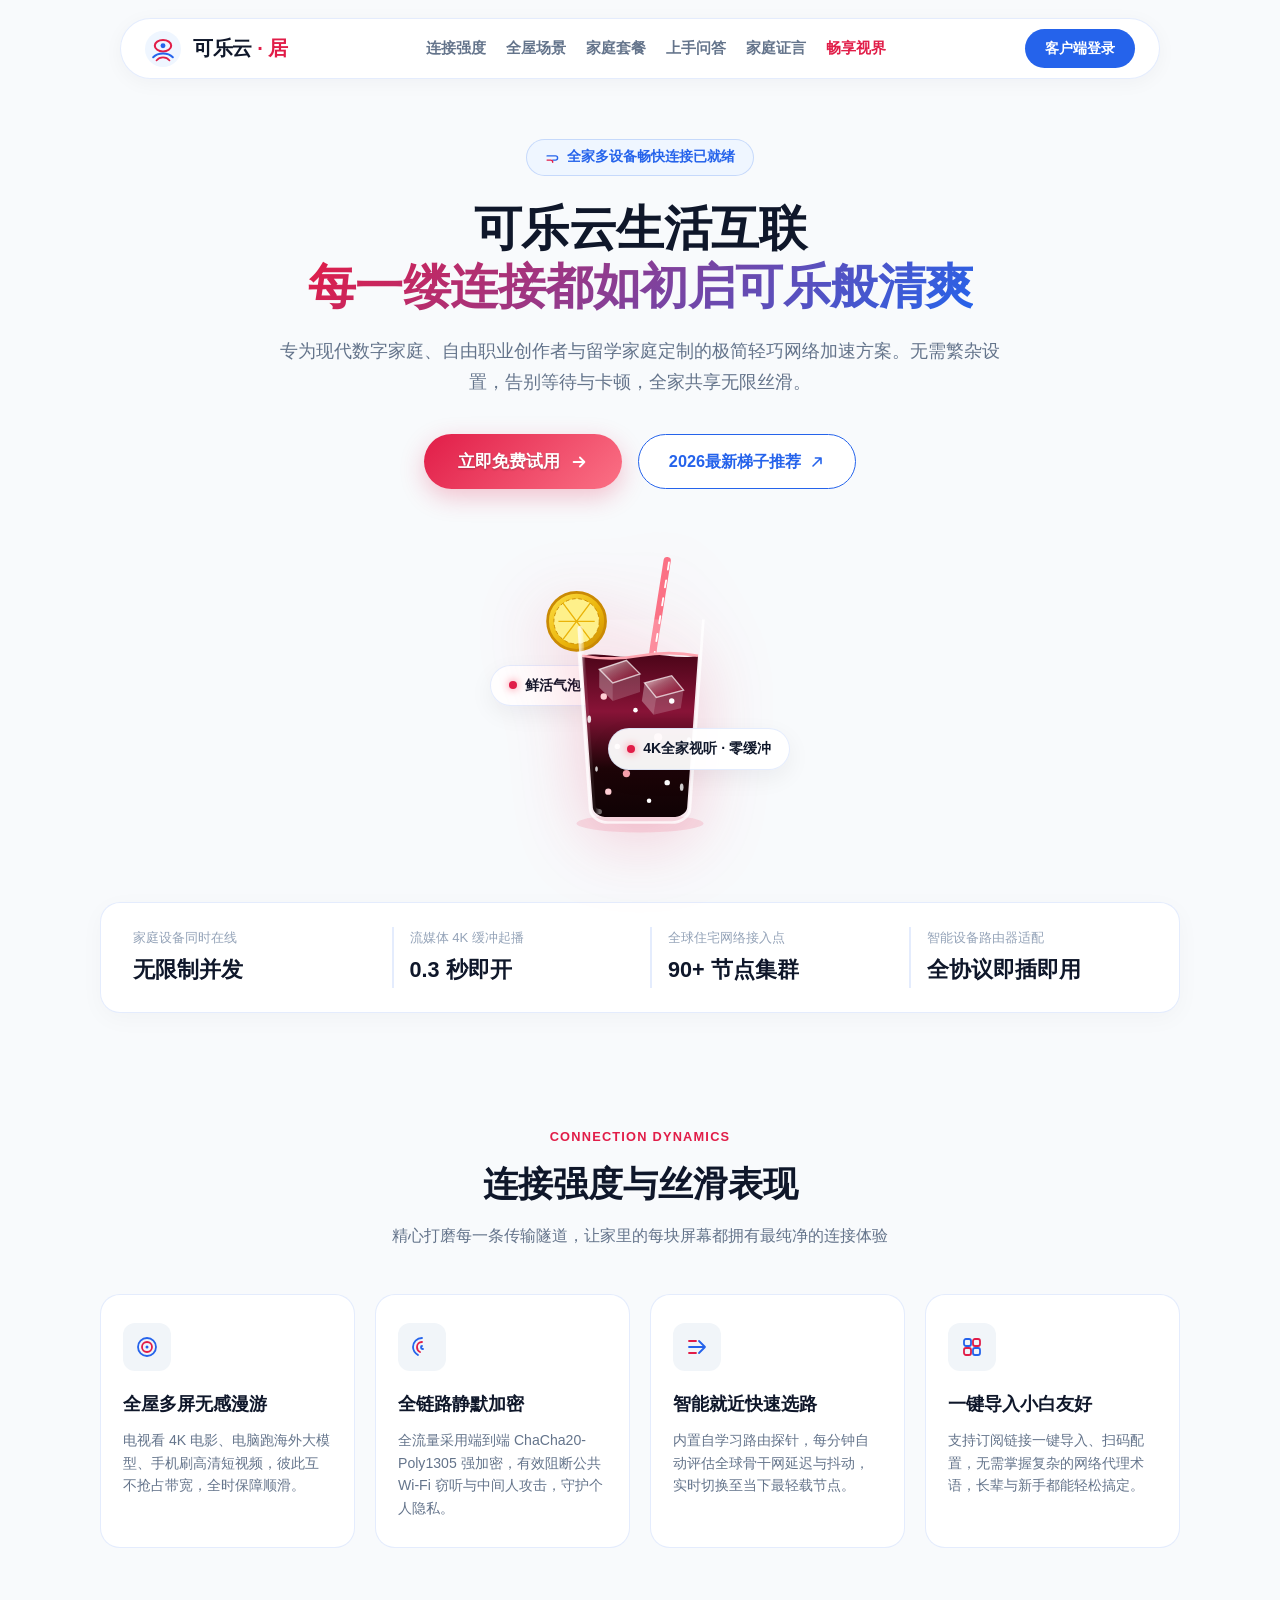
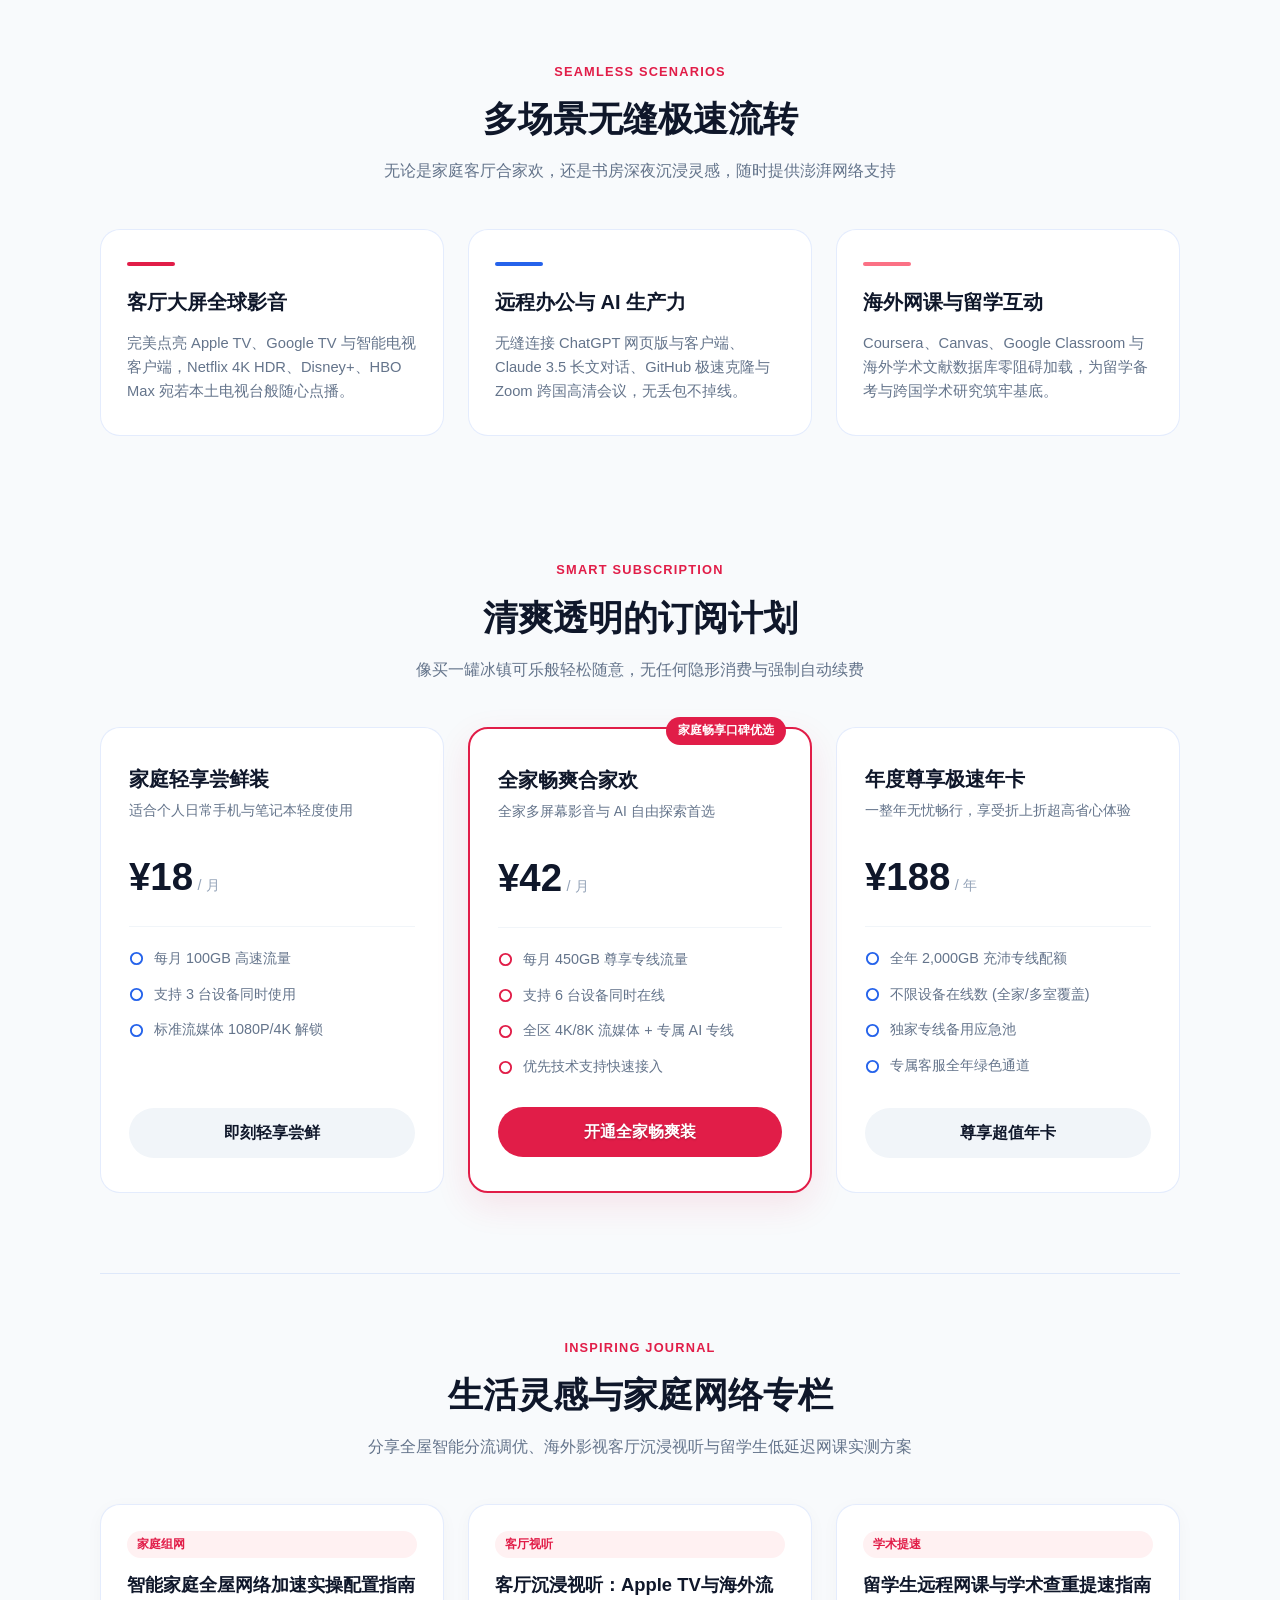
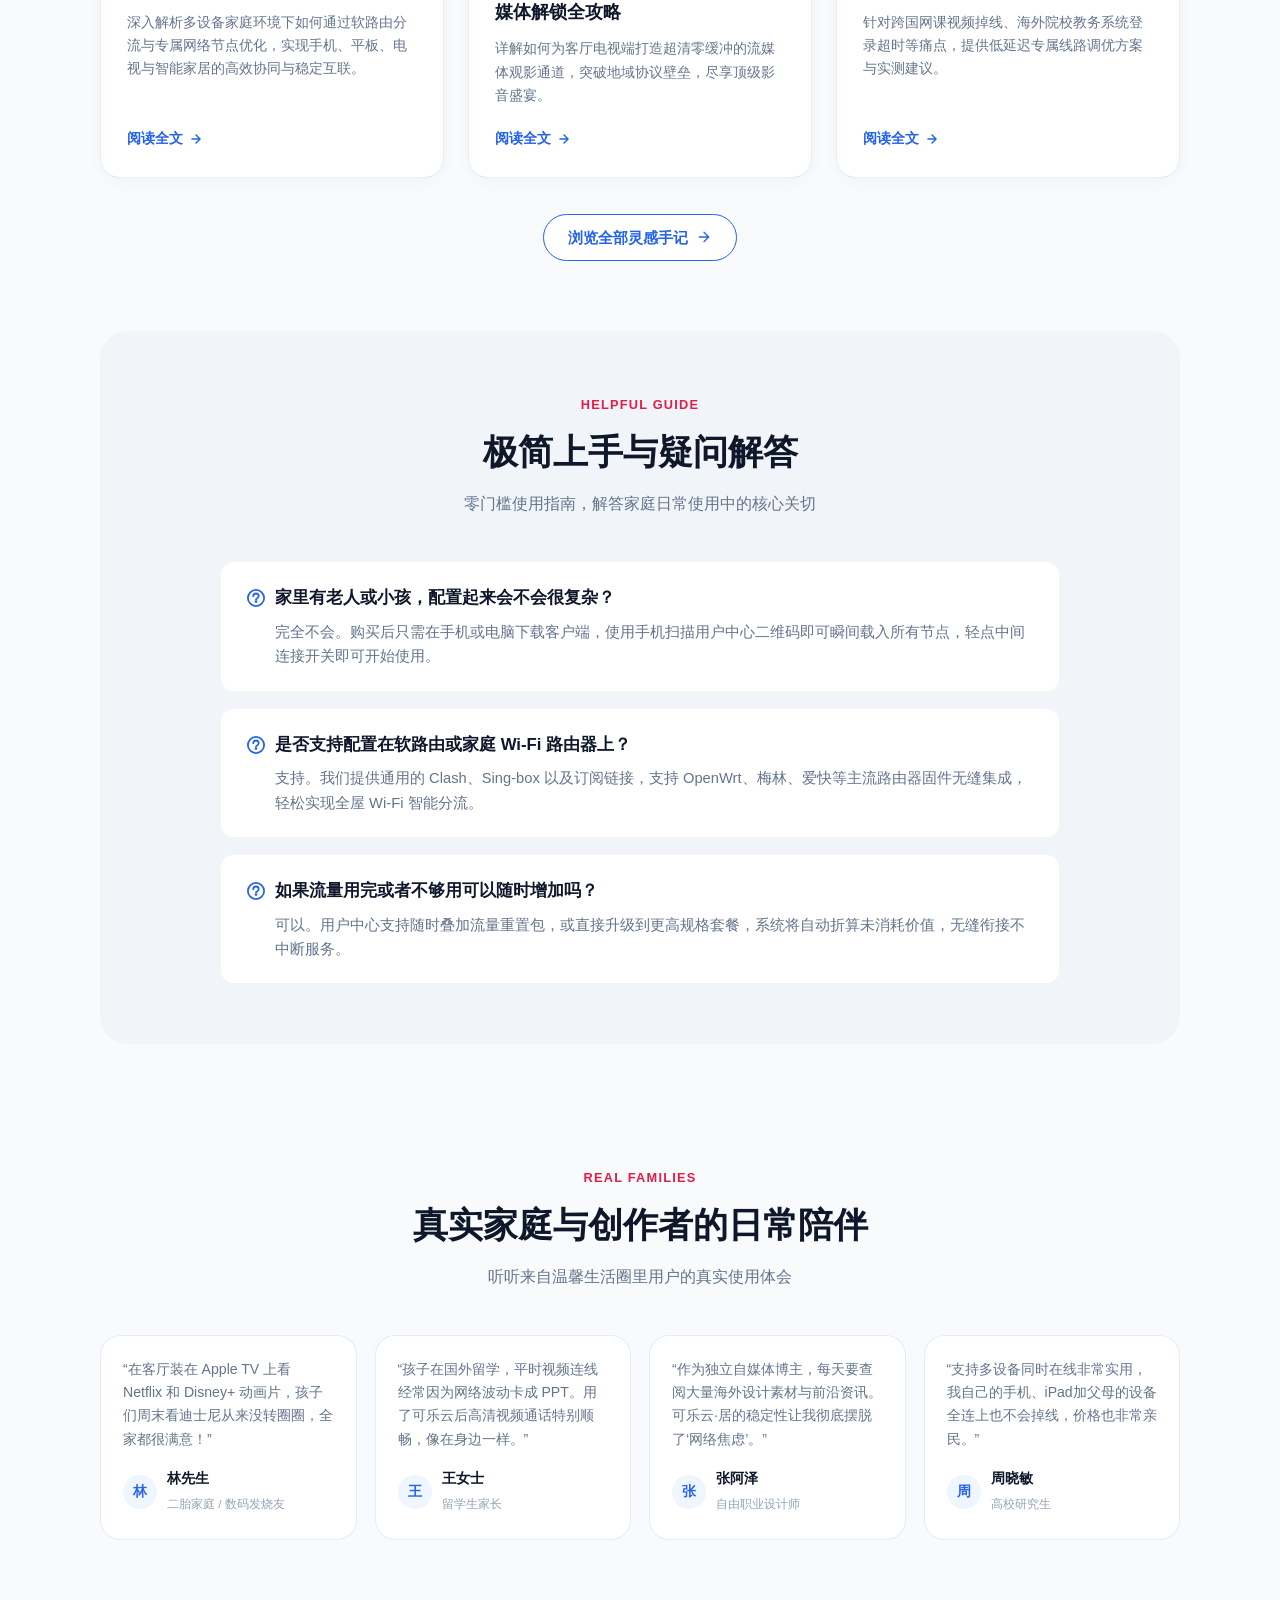
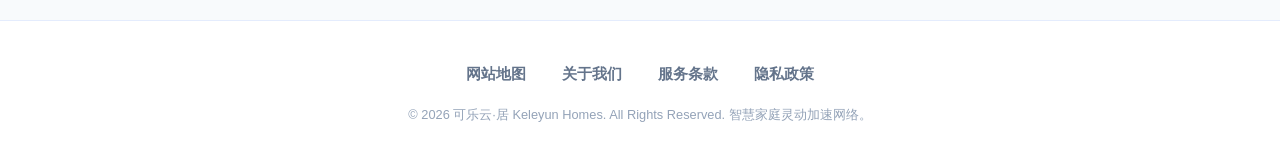
==== index.html @ 0b4d7913 "feat: initial commit for keleyun.homes promotional landing page & SEO articles" ====
<!DOCTYPE html>
<html lang="zh-CN">
<head>
  <meta charset="UTF-8">
  <meta name="viewport" content="width=device-width, initial-scale=1.0">
  <title>可乐云·居 - 智能家庭网络加速器 | 客厅4K极速秒开与全家合用机场推荐</title>
  <meta name="description" content="可乐云·居为现代家庭量身打造一键式网络加速方案。支持全屋多设备并发在线不卡顿，智能分流保障国内海外双向畅通。客厅电视4K极速秒开，流畅支持海外网课、远程办公与大模型交互，被众多数字家庭誉为2026省心放心的优质机场推荐。">
  <meta name="keywords" content="可乐云, 可乐云居, 家庭网络加速, 机场推荐, 极速秒开, Apple TV流媒体, 软路由分流, 留学生加速">
  <link rel="canonical" href="https://keleyun.homes/">
  
  <!-- Open Graph 社交分享元数据 -->
  <meta property="og:type" content="website">
  <meta property="og:url" content="https://keleyun.homes/">
  <meta property="og:site_name" content="可乐云·居">
  <meta property="og:title" content="可乐云·居 - 智能家庭网络加速器 | 客厅4K极速秒开与全家合用机场推荐">
  <meta property="og:description" content="多设备并发在线不卡顿，客厅电视4K极速秒开，专为现代数字家庭打造。">
  <meta property="og:image" content="https://keleyun.homes/og-cover.png">
  
  <!-- Twitter Card 元数据 -->
  <meta name="twitter:card" content="summary_large_image">
  <meta name="twitter:title" content="可乐云·居 - 智能家庭网络加速器">
  <meta name="twitter:description" content="全屋多端智能并发，客厅4K极速秒开零卡顿。">
  <meta name="twitter:image" content="https://keleyun.homes/og-cover.png">

  <!-- JSON-LD 结构化数据 (Schema.org Product) -->
  <script type="application/ld+json">
  {
    "@context": "https://schema.org/",
    "@type": "Product",
    "name": "可乐云·居家互联网络加速器",
    "image": "https://keleyun.homes/og-cover.png",
    "description": "专为数字家庭、客厅大屏影音及远程办公定制的轻量高速网络加速服务，支持全屋多设备智能并发互联。",
    "brand": {
      "@type": "Brand",
      "name": "可乐云·居"
    },
    "offers": {
      "@type": "AggregateOffer",
      "priceCurrency": "CNY",
      "lowPrice": "18",
      "highPrice": "188",
      "offerCount": "3"
    },
    "aggregateRating": {
      "@type": "AggregateRating",
      "ratingValue": "4.9",
      "reviewCount": "960",
      "bestRating": "5",
      "worstRating": "1"
    }
  }
  </script>

  <link rel="stylesheet" href="style.css">
</head>
<body>

  <!-- 可乐气泡全景浮动背景应用 (Full-Page Floating Cola Bubbles Atmosphere) -->
  <div class="cola-bubble-atmosphere" aria-hidden="true">
    <span class="bubble b1"></span>
    <span class="bubble b2"></span>
    <span class="bubble b3"></span>
    <span class="bubble b4"></span>
    <span class="bubble b5"></span>
    <span class="bubble b6"></span>
    <span class="bubble b7"></span>
    <span class="bubble b8"></span>
    <span class="bubble b9"></span>
    <span class="bubble b10"></span>
    <span class="bubble b11"></span>
    <span class="bubble b12"></span>
    <span class="bubble b13"></span>
    <span class="bubble b14"></span>
    <span class="bubble b15"></span>
    <span class="bubble b16"></span>
    <span class="bubble b17"></span>
    <span class="bubble b18"></span>
    <span class="bubble b19"></span>
    <span class="bubble b20"></span>
  </div>

  <!-- 顶部跑道式悬浮导航 -->
  <nav class="nav-island" id="floating-streamline-pill">
    <div class="nav-island-inner">
      <a href="index.html" class="brand-stream" aria-label="可乐云居首页">
        <!-- 冰爽可乐罐拉环与流光丝缎矢量徽标 (非纯文本) -->
        <svg width="36" height="36" viewBox="0 0 44 44" fill="none" xmlns="http://www.w3.org/2000/svg">
          <rect width="44" height="44" rx="22" fill="#eff6ff"/>
          <!-- 可乐拉环负空间造型 -->
          <ellipse cx="22" cy="18" rx="10" ry="7" stroke="#e11d48" stroke-width="2.5"/>
          <circle cx="22" cy="18" r="3" fill="#2563eb"/>
          <!-- 灵动流线缎带穿插 -->
          <path d="M10 32C16 26 28 26 34 32" stroke="#2563eb" stroke-width="2.5" stroke-linecap="round"/>
          <path d="M14 36C18 31 26 31 30 36" stroke="#e11d48" stroke-width="2" stroke-linecap="round"/>
        </svg>
        <span class="brand-name">可乐云 <span>· 居</span></span>
      </a>

      <div class="nav-stream-links" aria-label="全站导航">
        <a href="#strength" class="nav-stream-item">连接强度</a>
        <a href="#scenarios" class="nav-stream-item">全屋场景</a>
        <a href="#pricing" class="nav-stream-item">家庭套餐</a>
        <a href="#faq" class="nav-stream-item">上手问答</a>
        <a href="#voices" class="nav-stream-item">家庭证言</a>
        <a href="journal.html" class="nav-stream-item nav-stream-highlight">畅享视界</a>
      </div>

      <div class="nav-island-action">
        <a href="https://ww012.twilightaff.com/#/?code=A56DH1Af" target="_blank" rel="nofollow" class="btn-nav-capsule">客户端登录</a>
      </div>
    </div>
  </nav>

  <main class="flow-container">
    <!-- Hero 首屏：流线舞台 -->
    <header class="flow-stage">
      <div class="air-ribbon-tag">
        <!-- 导流气流图标 (非禁止图标) -->
        <svg width="14" height="14" viewBox="0 0 20 20" fill="none">
          <path d="M3 7H15C16.65 7 18 8.35 18 10C18 11.65 16.65 13 15 13H11" stroke="#2563eb" stroke-width="2" stroke-linecap="round"/>
          <path d="M3 13H8C9.65 13 11 14.35 11 16" stroke="#e11d48" stroke-width="2" stroke-linecap="round"/>
        </svg>
        全家多设备畅快连接已就绪
      </div>

      <h1 class="flow-headline">
        可乐云生活互联<br>
        <span class="text-gradient-coke">每一缕连接都如初启可乐般清爽</span>
      </h1>

      <p class="flow-subtext">
        专为现代数字家庭、自由职业创作者与留学家庭定制的极简轻巧网络加速方案。无需繁杂设置，告别等待与卡顿，全家共享无限丝滑。
      </p>

      <div class="flow-cta-group">
        <!-- 官方注册试用按钮 (严格包含 rel="nofollow" 和 target="_blank") -->
        <a href="https://ww012.twilightaff.com/#/?code=A56DH1Af" target="_blank" rel="nofollow" class="btn-flow-primary">
          立即免费试用
          <svg width="18" height="18" viewBox="0 0 20 20" fill="none">
            <path d="M4 10H16M16 10L11 5M16 10L11 15" stroke="#ffffff" stroke-width="2" stroke-linecap="round" stroke-linejoin="round"/>
          </svg>
        </a>

        <!-- 2026最新梯子推荐 (严格为 dofollow，绝不添加 nofollow，且包含 target="_blank") -->
        <a href="https://tizilab.net/paihang/" target="_blank" class="btn-flow-dofollow">
          2026最新梯子推荐
          <svg width="16" height="16" viewBox="0 0 20 20" fill="none">
            <path d="M5 15L15 5M15 5H8M15 5V12" stroke="#2563eb" stroke-width="2" stroke-linecap="round" stroke-linejoin="round"/>
          </svg>
        </a>
      </div>

      <!-- 动态清爽冰镇可乐汽水展台 (Hero Soda Showcase) -->
      <div class="flow-soda-stage">
        <div class="soda-glass-wrap">
          <div class="soda-float-badge badge-left">
            <span class="badge-dot"></span>
            <span>鲜活气泡 · 瞬开秒连</span>
          </div>

          <!-- 冰爽可乐冷萃气泡杯 SVG 动图 -->
          <div class="soda-cup-container">
            <svg class="soda-cup-svg" viewBox="0 0 240 320" width="220" height="290" fill="none" xmlns="http://www.w3.org/2000/svg">
              <defs>
                <!-- 可乐深层焦糖渐变 -->
                <linearGradient id="cokeFluidGrad" x1="0" y1="0" x2="0" y2="1">
                  <stop offset="0%" stop-color="#4c0519"/>
                  <stop offset="35%" stop-color="#881337"/>
                  <stop offset="70%" stop-color="#1e0508"/>
                  <stop offset="100%" stop-color="#0f0204"/>
                </linearGradient>
                <!-- 冰块立体晶莹渐变 -->
                <linearGradient id="iceCubeGrad" x1="0" y1="0" x2="1" y2="1">
                  <stop offset="0%" stop-color="rgba(255,255,255,0.85)"/>
                  <stop offset="40%" stop-color="rgba(254,205,211,0.4)"/>
                  <stop offset="100%" stop-color="rgba(225,29,72,0.2)"/>
                </linearGradient>
                <!-- 玻璃杯高光渐变 -->
                <linearGradient id="glassShine" x1="0" y1="0" x2="1" y2="0">
                  <stop offset="0%" stop-color="rgba(255,255,255,0.7)"/>
                  <stop offset="25%" stop-color="rgba(255,255,255,0.1)"/>
                  <stop offset="80%" stop-color="rgba(255,255,255,0.05)"/>
                  <stop offset="100%" stop-color="rgba(255,255,255,0.4)"/>
                </linearGradient>
                <!-- 柠檬片渐变 -->
                <linearGradient id="lemonGrad" x1="0" y1="0" x2="1" y2="1">
                  <stop offset="0%" stop-color="#fde047"/>
                  <stop offset="60%" stop-color="#eab308"/>
                  <stop offset="100%" stop-color="#ca8a04"/>
                </linearGradient>
              </defs>

              <!-- 阴影底盘 -->
              <ellipse cx="120" cy="305" rx="70" ry="10" fill="rgba(225, 29, 72, 0.12)" class="cup-shadow"/>

              <!-- 吸管 -->
              <path d="M150 15L135 110L115 280" stroke="#fb7185" stroke-width="8" stroke-linecap="round" class="soda-straw"/>
              <path d="M152 17L137 110L117 280" stroke="#ffffff" stroke-width="2" stroke-linecap="round" stroke-dasharray="8 12"/>

              <!-- 玻璃杯轮廓外壳 -->
              <path d="M50 80L65 290C66 298 75 304 85 304H155C165 304 174 298 175 290L190 80" 
                    fill="rgba(255, 255, 255, 0.2)" stroke="rgba(255, 255, 255, 0.75)" stroke-width="3"/>

              <!-- 可乐液体区域 -->
              <path d="M56 120 C80 115, 100 125, 120 120 C140 115, 160 125, 184 120 L172 288 C171 294 164 298 156 298 H84 C76 298 69 294 68 288 Z" 
                    fill="url(#cokeFluidGrad)" class="coke-liquid-body"/>

              <!-- 液体表面波浪起伏动效层 -->
              <path d="M56 120 Q88 126 120 120 T184 120" stroke="#fda4af" stroke-width="3" fill="none" class="liquid-wave-line"/>

              <!-- 漂浮冰块 1 (左侧上浮微动) -->
              <g class="ice-cube ice-1">
                <polygon points="75,135 105,125 120,140 90,150" fill="url(#iceCubeGrad)" stroke="rgba(255,255,255,0.7)" stroke-width="1.5"/>
                <polygon points="75,135 90,150 90,170 75,155" fill="rgba(255,255,255,0.3)"/>
                <polygon points="90,150 120,140 120,160 90,170" fill="rgba(255,255,255,0.18)"/>
              </g>

              <!-- 漂浮冰块 2 (右侧下沉微动) -->
              <g class="ice-cube ice-2">
                <polygon points="125,150 155,142 168,158 138,166" fill="url(#iceCubeGrad)" stroke="rgba(255,255,255,0.7)" stroke-width="1.5"/>
                <polygon points="125,150 138,166 135,185 122,170" fill="rgba(255,255,255,0.3)"/>
                <polygon points="138,166 168,158 165,178 135,185" fill="rgba(255,255,255,0.18)"/>
              </g>

              <!-- 杯内上升碳酸微气泡 -->
              <g class="cup-bubbles">
                <circle cx="85" cy="270" r="3.5" fill="#fecdd3" class="cb cb-1"/>
                <circle cx="130" cy="280" r="2.5" fill="#fff" class="cb cb-2"/>
                <circle cx="105" cy="250" r="4" fill="#fda4af" class="cb cb-3"/>
                <circle cx="150" cy="260" r="3" fill="#fff" class="cb cb-4"/>
                <circle cx="95" cy="220" r="3" fill="#fecdd3" class="cb cb-5"/>
                <circle cx="140" cy="210" r="4.5" fill="#fda4af" class="cb cb-6"/>
                <circle cx="115" cy="180" r="2.5" fill="#fff" class="cb cb-7"/>
                <circle cx="80" cy="165" r="3.5" fill="#fecdd3" class="cb cb-8"/>
                <circle cx="155" cy="170" r="3" fill="#fff" class="cb cb-9"/>
              </g>

              <!-- 新鲜柠檬切片挂壁 -->
              <g class="lemon-slice">
                <circle cx="50" cy="82" r="32" fill="url(#lemonGrad)" stroke="#ca8a04" stroke-width="3"/>
                <circle cx="50" cy="82" r="25" fill="#fef08a" stroke="#ca8a04" stroke-width="1" stroke-dasharray="4 3"/>
                <!-- 柠檬果瓣 -->
                <path d="M50 82L35 62M50 82L65 62M50 82L70 82M50 82L65 102M50 82L35 102M50 82L30 82" stroke="#eab308" stroke-width="1.5"/>
              </g>

              <!-- 玻璃杯外部晶莹冷凝水珠 -->
              <ellipse cx="64" cy="190" rx="2" ry="4" fill="rgba(255,255,255,0.85)" class="condense-drop d1"/>
              <ellipse cx="174" cy="215" rx="2.5" ry="5" fill="rgba(255,255,255,0.85)" class="condense-drop d2"/>
              <ellipse cx="72" cy="245" rx="1.5" ry="3" fill="rgba(255,255,255,0.8)" class="condense-drop d3"/>
              <ellipse cx="166" cy="265" rx="2" ry="4" fill="rgba(255,255,255,0.8)" class="condense-drop d4"/>

              <!-- 玻璃杯垂直透亮高光带 -->
              <path d="M54 90L68 286C68.5 289 71 292 75 292" stroke="url(#glassShine)" stroke-width="6" stroke-linecap="round"/>
            </svg>
          </div>

          <div class="soda-float-badge badge-right">
            <span class="badge-dot"></span>
            <span>4K全家视听 · 零缓冲</span>
          </div>
        </div>
      </div>

      <!-- 气动横幅数据面板 -->
      <div class="streamline-banner">
        <div class="banner-item">
          <span class="item-title">家庭设备同时在线</span>
          <div class="item-val">无限制并发</div>
        </div>
        <div class="banner-item">
          <span class="item-title">流媒体 4K 缓冲起播</span>
          <div class="item-val">0.3 秒即开</div>
        </div>
        <div class="banner-item">
          <span class="item-title">全球住宅网络接入点</span>
          <div class="item-val">90+ 节点集群</div>
        </div>
        <div class="banner-item">
          <span class="item-title">智能设备路由器适配</span>
          <div class="item-val">全协议即插即用</div>
        </div>
      </div>
    </header>

    <!-- 核心优势：连接强度与丝滑表现 (4项) -->
    <section class="section-strength" id="strength">
      <div class="flow-masthead">
        <span class="flow-tag">Connection Dynamics</span>
        <h2 class="flow-title">连接强度与丝滑表现</h2>
        <p class="flow-subtitle">精心打磨每一条传输隧道，让家里的每块屏幕都拥有最纯净的连接体验</p>
      </div>

      <div class="strength-deck">
        <!-- 优势 1 -->
        <div class="strength-card">
          <div class="strength-icon">
            <!-- 气流波动同心圆图标 (非禁止图标) -->
            <svg width="24" height="24" viewBox="0 0 24 24" fill="none">
              <circle cx="12" cy="12" r="9" stroke="#2563eb" stroke-width="1.8"/>
              <circle cx="12" cy="12" r="5" stroke="#e11d48" stroke-width="1.8"/>
              <circle cx="12" cy="12" r="1.5" fill="#2563eb"/>
            </svg>
          </div>
          <h3 class="strength-name">全屋多屏无感漫游</h3>
          <p class="strength-text">电视看 4K 电影、电脑跑海外大模型、手机刷高清短视频，彼此互不抢占带宽，全时保障顺滑。</p>
        </div>

        <!-- 优势 2 -->
        <div class="strength-card">
          <div class="strength-icon">
            <!-- 智能指纹安全环图标 (非禁止图标) -->
            <svg width="24" height="24" viewBox="0 0 24 24" fill="none">
              <path d="M12 3C7 3 3 7 3 12C3 15 5 18 8 20" stroke="#2563eb" stroke-width="1.8" stroke-linecap="round"/>
              <path d="M12 7C9.2 7 7 9.2 7 12C7 14 8 16 10 17" stroke="#e11d48" stroke-width="1.8" stroke-linecap="round"/>
              <path d="M12 11C11.4 11 11 11.4 11 12C11 13 12 14 13 14" stroke="#2563eb" stroke-width="1.8" stroke-linecap="round"/>
            </svg>
          </div>
          <h3 class="strength-name">全链路静默加密</h3>
          <p class="strength-text">全流量采用端到端 ChaCha20-Poly1305 强加密，有效阻断公共 Wi-Fi 窃听与中间人攻击，守护个人隐私。</p>
        </div>

        <!-- 优势 3 -->
        <div class="strength-card">
          <div class="strength-icon">
            <!-- 动态导流风向标图标 (非禁止图标) -->
            <svg width="24" height="24" viewBox="0 0 24 24" fill="none">
              <path d="M4 12H20M20 12L14 6M20 12L14 18" stroke="#2563eb" stroke-width="1.8" stroke-linecap="round" stroke-linejoin="round"/>
              <path d="M4 6H11M4 18H11" stroke="#e11d48" stroke-width="1.8" stroke-linecap="round"/>
            </svg>
          </div>
          <h3 class="strength-name">智能就近快速选路</h3>
          <p class="strength-text">内置自学习路由探针，每分钟自动评估全球骨干网延迟与抖动，实时切换至当下最轻载节点。</p>
        </div>

        <!-- 优势 4 -->
        <div class="strength-card">
          <div class="strength-icon">
            <!-- 极简魔方多面体图标 (非禁止图标) -->
            <svg width="24" height="24" viewBox="0 0 24 24" fill="none">
              <rect x="4" y="4" width="7" height="7" rx="2" stroke="#2563eb" stroke-width="1.8"/>
              <rect x="13" y="4" width="7" height="7" rx="2" stroke="#e11d48" stroke-width="1.8"/>
              <rect x="4" y="13" width="7" height="7" rx="2" stroke="#e11d48" stroke-width="1.8"/>
              <rect x="13" y="13" width="7" height="7" rx="2" stroke="#2563eb" stroke-width="1.8"/>
            </svg>
          </div>
          <h3 class="strength-name">一键导入小白友好</h3>
          <p class="strength-text">支持订阅链接一键导入、扫码配置，无需掌握复杂的网络代理术语，长辈与新手都能轻松搞定。</p>
        </div>
      </div>
    </section>

    <!-- 流媒体与 AI 支持：多场景无缝极速流转 (3项) -->
    <section class="section-scenarios" id="scenarios">
      <div class="flow-masthead">
        <span class="flow-tag">Seamless Scenarios</span>
        <h2 class="flow-title">多场景无缝极速流转</h2>
        <p class="flow-subtitle">无论是家庭客厅合家欢，还是书房深夜沉浸灵感，随时提供澎湃网络支持</p>
      </div>

      <div class="scenarios-grid">
        <div class="scenario-card">
          <div class="scenario-decor-strip"></div>
          <h3 class="scenario-head">客厅大屏全球影音</h3>
          <p class="scenario-desc">完美点亮 Apple TV、Google TV 与智能电视客户端，Netflix 4K HDR、Disney+、HBO Max 宛若本土电视台般随心点播。</p>
        </div>

        <div class="scenario-card">
          <div class="scenario-decor-strip"></div>
          <h3 class="scenario-head">远程办公与 AI 生产力</h3>
          <p class="scenario-desc">无缝连接 ChatGPT 网页版与客户端、Claude 3.5 长文对话、GitHub 极速克隆与 Zoom 跨国高清会议，无丢包不掉线。</p>
        </div>

        <div class="scenario-card">
          <div class="scenario-decor-strip"></div>
          <h3 class="scenario-head">海外网课与留学互动</h3>
          <p class="scenario-desc">Coursera、Canvas、Google Classroom 与海外学术文献数据库零阻碍加载，为留学备考与跨国学术研究筑牢基底。</p>
        </div>
      </div>
    </section>

    <!-- 价格对比表 (3个档位) -->
    <section class="section-pricing-track" id="pricing">
      <div class="flow-masthead">
        <span class="flow-tag">Smart Subscription</span>
        <h2 class="flow-title">清爽透明的订阅计划</h2>
        <p class="flow-subtitle">像买一罐冰镇可乐般轻松随意，无任何隐形消费与强制自动续费</p>
      </div>

      <div class="pricing-track-grid">
        <!-- 档位 1 -->
        <div class="track-card">
          <div>
            <h3 class="track-tier">家庭轻享尝鲜装</h3>
            <p class="track-sub">适合个人日常手机与笔记本轻度使用</p>
            <div class="track-amount">
              <span class="track-price">¥18</span>
              <span class="track-cycle"> / 月</span>
            </div>
            <ul class="track-perks">
              <li>
                <svg width="15" height="15" viewBox="0 0 16 16" fill="none"><circle cx="8" cy="8" r="6" stroke="#2563eb" stroke-width="2"/></svg>
                每月 100GB 高速流量
              </li>
              <li>
                <svg width="15" height="15" viewBox="0 0 16 16" fill="none"><circle cx="8" cy="8" r="6" stroke="#2563eb" stroke-width="2"/></svg>
                支持 3 台设备同时使用
              </li>
              <li>
                <svg width="15" height="15" viewBox="0 0 16 16" fill="none"><circle cx="8" cy="8" r="6" stroke="#2563eb" stroke-width="2"/></svg>
                标准流媒体 1080P/4K 解锁
              </li>
            </ul>
          </div>
          <a href="https://ww012.twilightaff.com/#/?code=A56DH1Af" target="_blank" rel="nofollow" class="btn-track-cta">即刻轻享尝鲜</a>
        </div>

        <!-- 档位 2 (热门高光) -->
        <div class="track-card highlight">
          <span class="track-badge">家庭畅享口碑优选</span>
          <div>
            <h3 class="track-tier">全家畅爽合家欢</h3>
            <p class="track-sub">全家多屏幕影音与 AI 自由探索首选</p>
            <div class="track-amount">
              <span class="track-price">¥42</span>
              <span class="track-cycle"> / 月</span>
            </div>
            <ul class="track-perks">
              <li>
                <svg width="15" height="15" viewBox="0 0 16 16" fill="none"><circle cx="8" cy="8" r="6" stroke="#e11d48" stroke-width="2"/></svg>
                每月 450GB 尊享专线流量
              </li>
              <li>
                <svg width="15" height="15" viewBox="0 0 16 16" fill="none"><circle cx="8" cy="8" r="6" stroke="#e11d48" stroke-width="2"/></svg>
                支持 6 台设备同时在线
              </li>
              <li>
                <svg width="15" height="15" viewBox="0 0 16 16" fill="none"><circle cx="8" cy="8" r="6" stroke="#e11d48" stroke-width="2"/></svg>
                全区 4K/8K 流媒体 + 专属 AI 专线
              </li>
              <li>
                <svg width="15" height="15" viewBox="0 0 16 16" fill="none"><circle cx="8" cy="8" r="6" stroke="#e11d48" stroke-width="2"/></svg>
                优先技术支持快速接入
              </li>
            </ul>
          </div>
          <a href="https://ww012.twilightaff.com/#/?code=A56DH1Af" target="_blank" rel="nofollow" class="btn-track-cta">开通全家畅爽装</a>
        </div>

        <!-- 档位 3 -->
        <div class="track-card">
          <div>
            <h3 class="track-tier">年度尊享极速年卡</h3>
            <p class="track-sub">一整年无忧畅行，享受折上折超高省心体验</p>
            <div class="track-amount">
              <span class="track-price">¥188</span>
              <span class="track-cycle"> / 年</span>
            </div>
            <ul class="track-perks">
              <li>
                <svg width="15" height="15" viewBox="0 0 16 16" fill="none"><circle cx="8" cy="8" r="6" stroke="#2563eb" stroke-width="2"/></svg>
                全年 2,000GB 充沛专线配额
              </li>
              <li>
                <svg width="15" height="15" viewBox="0 0 16 16" fill="none"><circle cx="8" cy="8" r="6" stroke="#2563eb" stroke-width="2"/></svg>
                不限设备在线数 (全家/多室覆盖)
              </li>
              <li>
                <svg width="15" height="15" viewBox="0 0 16 16" fill="none"><circle cx="8" cy="8" r="6" stroke="#2563eb" stroke-width="2"/></svg>
                独家专线备用应急池
              </li>
              <li>
                <svg width="15" height="15" viewBox="0 0 16 16" fill="none"><circle cx="8" cy="8" r="6" stroke="#2563eb" stroke-width="2"/></svg>
                专属客服全年绿色通道
              </li>
            </ul>
          </div>
          <a href="https://ww012.twilightaff.com/#/?code=A56DH1Af" target="_blank" rel="nofollow" class="btn-track-cta">尊享超值年卡</a>
        </div>
      </div>
    </section>

    <!-- 首页推荐专栏与灵感手记精选 (3篇精选预览) -->
    <section class="section-journal-preview" id="journal-preview">
      <div class="flow-masthead">
        <span class="flow-tag">Inspiring Journal</span>
        <h2 class="flow-title">生活灵感与家庭网络专栏</h2>
        <p class="flow-subtitle">分享全屋智能分流调优、海外影视客厅沉浸视听与留学生低延迟网课实测方案</p>
      </div>

      <div class="journal-preview-grid">
        <article class="journal-preview-card">
          <span class="journal-preview-tag">家庭组网</span>
          <h3 class="journal-preview-title">智能家庭全屋网络加速实操配置指南</h3>
          <p class="journal-preview-excerpt">深入解析多设备家庭环境下如何通过软路由分流与专属网络节点优化，实现手机、平板、电视与智能家居的高效协同与稳定互联。</p>
          <a href="smart-family-network-setup.html" class="journal-preview-link">
            阅读全文
            <svg width="14" height="14" viewBox="0 0 24 24" fill="none" stroke="currentColor" stroke-width="2.5" stroke-linecap="round" stroke-linejoin="round"><path d="M5 12h14M12 5l7 7-7 7"/></svg>
          </a>
        </article>

        <article class="journal-preview-card">
          <span class="journal-preview-tag">客厅视听</span>
          <h3 class="journal-preview-title">客厅沉浸视听：Apple TV与海外流媒体解锁全攻略</h3>
          <p class="journal-preview-excerpt">详解如何为客厅电视端打造超清零缓冲的流媒体观影通道，突破地域协议壁垒，尽享顶级影音盛宴。</p>
          <a href="living-room-appletv-streaming.html" class="journal-preview-link">
            阅读全文
            <svg width="14" height="14" viewBox="0 0 24 24" fill="none" stroke="currentColor" stroke-width="2.5" stroke-linecap="round" stroke-linejoin="round"><path d="M5 12h14M12 5l7 7-7 7"/></svg>
          </a>
        </article>

        <article class="journal-preview-card">
          <span class="journal-preview-tag">学术提速</span>
          <h3 class="journal-preview-title">留学生远程网课与学术查重提速指南</h3>
          <p class="journal-preview-excerpt">针对跨国网课视频掉线、海外院校教务系统登录超时等痛点，提供低延迟专属线路调优方案与实测建议。</p>
          <a href="study-abroad-remote-learning.html" class="journal-preview-link">
            阅读全文
            <svg width="14" height="14" viewBox="0 0 24 24" fill="none" stroke="currentColor" stroke-width="2.5" stroke-linecap="round" stroke-linejoin="round"><path d="M5 12h14M12 5l7 7-7 7"/></svg>
          </a>
        </article>
      </div>

      <div class="journal-more-row">
        <a href="journal.html" class="btn-more-journal">
          浏览全部灵感手记
          <svg width="16" height="16" viewBox="0 0 24 24" fill="none" stroke="currentColor" stroke-width="2" stroke-linecap="round" stroke-linejoin="round"><path d="M5 12h14M12 5l7 7-7 7"/></svg>
        </a>
      </div>
    </section>

    <!-- FAQ 帮助抽屉 (3项) -->
    <section class="section-faq-drawer" id="faq">
      <div class="flow-masthead">
        <span class="flow-tag">Helpful Guide</span>
        <h2 class="flow-title">极简上手与疑问解答</h2>
        <p class="flow-subtitle">零门槛使用指南，解答家庭日常使用中的核心关切</p>
      </div>

      <div class="faq-drawer-grid">
        <div class="drawer-item">
          <h3 class="drawer-q">
            <!-- 圆环折线问号图标 (非禁止图标) -->
            <svg width="18" height="18" viewBox="0 0 20 20" fill="none"><circle cx="10" cy="10" r="9" stroke="#2563eb" stroke-width="2"/><circle cx="10" cy="14" r="1.5" fill="#2563eb"/><path d="M7 8C7 6.3 8.3 5 10 5C11.7 5 13 6.3 13 8C13 9.5 11 10.5 10 11.5" stroke="#2563eb" stroke-width="2" stroke-linecap="round"/></svg>
            家里有老人或小孩，配置起来会不会很复杂？
          </h3>
          <p class="drawer-a">完全不会。购买后只需在手机或电脑下载客户端，使用手机扫描用户中心二维码即可瞬间载入所有节点，轻点中间连接开关即可开始使用。</p>
        </div>

        <div class="drawer-item">
          <h3 class="drawer-q">
            <svg width="18" height="18" viewBox="0 0 20 20" fill="none"><circle cx="10" cy="10" r="9" stroke="#2563eb" stroke-width="2"/><circle cx="10" cy="14" r="1.5" fill="#2563eb"/><path d="M7 8C7 6.3 8.3 5 10 5C11.7 5 13 6.3 13 8C13 9.5 11 10.5 10 11.5" stroke="#2563eb" stroke-width="2" stroke-linecap="round"/></svg>
            是否支持配置在软路由或家庭 Wi-Fi 路由器上？
          </h3>
          <p class="drawer-a">支持。我们提供通用的 Clash、Sing-box 以及订阅链接，支持 OpenWrt、梅林、爱快等主流路由器固件无缝集成，轻松实现全屋 Wi-Fi 智能分流。</p>
        </div>

        <div class="drawer-item">
          <h3 class="drawer-q">
            <svg width="18" height="18" viewBox="0 0 20 20" fill="none"><circle cx="10" cy="10" r="9" stroke="#2563eb" stroke-width="2"/><circle cx="10" cy="14" r="1.5" fill="#2563eb"/><path d="M7 8C7 6.3 8.3 5 10 5C11.7 5 13 6.3 13 8C13 9.5 11 10.5 10 11.5" stroke="#2563eb" stroke-width="2" stroke-linecap="round"/></svg>
            如果流量用完或者不够用可以随时增加吗？
          </h3>
          <p class="drawer-a">可以。用户中心支持随时叠加流量重置包，或直接升级到更高规格套餐，系统将自动折算未消耗价值，无缝衔接不中断服务。</p>
        </div>
      </div>
    </section>

    <!-- 用户证言：全家之选 (4项) -->
    <section class="section-family-voices" id="voices">
      <div class="flow-masthead">
        <span class="flow-tag">Real Families</span>
        <h2 class="flow-title">真实家庭与创作者的日常陪伴</h2>
        <p class="flow-subtitle">听听来自温馨生活圈里用户的真实使用体会</p>
      </div>

      <div class="voices-grid">
        <div class="voice-card">
          <p class="voice-quote">“在客厅装在 Apple TV 上看 Netflix 和 Disney+ 动画片，孩子们周末看迪士尼从来没转圈圈，全家都很满意！”</p>
          <div class="voice-author">
            <div class="author-pill">林</div>
            <div class="author-info">
              <h5>林先生</h5>
              <span>二胎家庭 / 数码发烧友</span>
            </div>
          </div>
        </div>

        <div class="voice-card">
          <p class="voice-quote">“孩子在国外留学，平时视频连线经常因为网络波动卡成 PPT。用了可乐云后高清视频通话特别顺畅，像在身边一样。”</p>
          <div class="voice-author">
            <div class="author-pill">王</div>
            <div class="author-info">
              <h5>王女士</h5>
              <span>留学生家长</span>
            </div>
          </div>
        </div>

        <div class="voice-card">
          <p class="voice-quote">“作为独立自媒体博主，每天要查阅大量海外设计素材与前沿资讯。可乐云·居的稳定性让我彻底摆脱了‘网络焦虑’。”</p>
          <div class="voice-author">
            <div class="author-pill">张</div>
            <div class="author-info">
              <h5>张阿泽</h5>
              <span>自由职业设计师</span>
            </div>
          </div>
        </div>

        <div class="voice-card">
          <p class="voice-quote">“支持多设备同时在线非常实用，我自己的手机、iPad加父母的设备全连上也不会掉线，价格也非常亲民。”</p>
          <div class="voice-author">
            <div class="author-pill">周</div>
            <div class="author-info">
              <h5>周晓敏</h5>
              <span>高校研究生</span>
            </div>
          </div>
        </div>
      </div>
    </section>
  </main>

  <!-- 网站页脚：严格仅展示4个标题，且每个标题链接到独立页面 -->
  <footer class="fluid-dock">
    <div class="dock-links">
      <a href="sitemap.html">网站地图</a>
      <a href="about.html">关于我们</a>
      <a href="terms.html">服务条款</a>
      <a href="privacy.html">隐私政策</a>
    </div>
    <div class="dock-copy">
      &copy; 2026 可乐云·居 Keleyun Homes. All Rights Reserved. 智慧家庭灵动加速网络。
    </div>
  </footer>

</body>
</html>
---- style.css ----
/* keleyun.homes - 流光云缎 / 灵动气动风 (Silk Ribbon & Aerodynamic Streamline) + 冰爽可乐冷萃气雾 */
:root {
  --bg-air: #f8fafc;
  --bg-card: #ffffff;
  --bg-card-soft: #f1f5f9;
  --accent-cobalt: #2563eb;
  --accent-cola: #e11d48;
  --accent-coral: #fb7185;
  --accent-sky: #0284c7;
  --text-dark: #0f172a;
  --text-muted: #64748b;
  --text-light: #94a3b8;
  --border-stream: rgba(37, 99, 235, 0.12);
  --border-hover: rgba(225, 29, 72, 0.25);
  --radius-pill: 9999px;
  --radius-stream: 20px;
  --font-stack: -apple-system, BlinkMacSystemFont, "Segoe UI", "PingFang SC", "Hiragino Sans GB", "Microsoft YaHei", sans-serif;
}

*, *::before, *::after {
  box-sizing: border-box;
  margin: 0;
  padding: 0;
}

body {
  font-family: var(--font-stack);
  background-color: var(--bg-air);
  color: var(--text-dark);
  line-height: 1.65;
  overflow-x: hidden;
  -webkit-font-smoothing: antialiased;
}

/* 链接全局规范：常态与已访问状态统一保持为动感钴蓝/珊瑚红，彻底摒弃浏览器默认紫蓝色 */
a, a:visited {
  color: var(--accent-cobalt);
  text-decoration: none;
  transition: color 0.2s ease;
}
a:hover {
  color: var(--accent-cola);
}

/* 悬浮跑道式轻盈导航 */
.nav-island {
  max-width: 1080px;
  margin: 18px auto 0;
  padding: 0 20px;
  position: sticky;
  top: 14px;
  z-index: 100;
}
.nav-island-inner {
  background: rgba(255, 255, 255, 0.95);
  border: 1px solid var(--border-stream);
  border-radius: var(--radius-pill);
  padding: 10px 24px;
  display: flex;
  justify-content: space-between;
  align-items: center;
  box-shadow: 0 4px 20px rgba(15, 23, 42, 0.04);
}
.brand-stream {
  display: inline-flex;
  align-items: center;
  gap: 12px;
  text-decoration: none;
}
.brand-name {
  font-size: 1.25rem;
  font-weight: 800;
  color: var(--text-dark);
  letter-spacing: -0.3px;
}
.brand-name span {
  color: var(--accent-cola);
}
html {
  scroll-behavior: smooth;
}
section {
  scroll-margin-top: 80px;
}
.nav-stream-links {
  display: flex;
  align-items: center;
  gap: 20px;
}
.nav-island-action {
  display: flex;
  align-items: center;
  gap: 16px;
}
.nav-stream-item {
  color: var(--text-muted);
  font-size: 0.92rem;
  font-weight: 600;
  text-decoration: none;
  transition: color 0.2s ease;
  white-space: nowrap;
}
.nav-stream-item:hover {
  color: var(--accent-cobalt);
}
.nav-stream-item:visited {
  color: var(--text-muted);
}
.nav-stream-item:hover:visited {
  color: var(--accent-cobalt);
}
.nav-stream-item.nav-stream-highlight {
  color: var(--accent-cola);
  font-weight: 700;
}
.nav-stream-item.nav-stream-highlight:visited {
  color: var(--accent-cola);
}
.btn-nav-capsule,
.btn-nav-capsule:visited {
  background: var(--accent-cobalt);
  color: #ffffff !important;
  padding: 8px 20px;
  border-radius: var(--radius-pill);
  text-decoration: none;
  font-size: 0.88rem;
  font-weight: 600;
  transition: all 0.2s ease;
}
.btn-nav-capsule:hover {
  background: #1d4ed8;
  color: #ffffff !important;
  transform: translateY(-1px);
}

/* 主内容包裹 */
.flow-container {
  max-width: 1120px;
  margin: 0 auto;
  padding: 0 20px;
}

/* 流线舞台 Hero */
.flow-stage {
  padding: 60px 0 40px;
  text-align: center;
  position: relative;
}
.air-ribbon-tag {
  display: inline-flex;
  align-items: center;
  gap: 8px;
  background: #eff6ff;
  border: 1px solid rgba(37, 99, 235, 0.2);
  color: var(--accent-cobalt);
  padding: 6px 18px;
  border-radius: var(--radius-pill);
  font-size: 0.86rem;
  font-weight: 600;
  margin-bottom: 24px;
}
.flow-headline {
  font-size: 3rem;
  font-weight: 900;
  color: var(--text-dark);
  line-height: 1.2;
  margin-bottom: 20px;
  letter-spacing: -0.5px;
}
.flow-headline .text-gradient-coke {
  background: linear-gradient(135deg, var(--accent-cola) 0%, var(--accent-cobalt) 100%);
  -webkit-background-clip: text;
  -webkit-text-fill-color: transparent;
}
.flow-subtext {
  font-size: 1.15rem;
  color: var(--text-muted);
  max-width: 720px;
  margin: 0 auto 36px;
  line-height: 1.7;
}

/* Hero 双按钮流线组合 */
.flow-cta-group {
  display: flex;
  justify-content: center;
  flex-wrap: wrap;
  gap: 16px;
  margin-bottom: 48px;
}
.btn-flow-primary,
.btn-flow-primary:visited {
  display: inline-flex;
  align-items: center;
  justify-content: center;
  gap: 10px;
  background: linear-gradient(135deg, var(--accent-cola) 0%, var(--accent-coral) 100%);
  color: #ffffff !important;
  text-shadow: 0 1px 2px rgba(0, 0, 0, 0.25);
  padding: 14px 34px;
  border-radius: var(--radius-pill);
  text-decoration: none;
  font-weight: 700;
  font-size: 1.05rem;
  box-shadow: 0 8px 24px rgba(225, 29, 72, 0.25);
  transition: all 0.25s ease;
}
.btn-flow-primary:hover {
  transform: translateY(-2px);
  color: #ffffff !important;
  box-shadow: 0 12px 30px rgba(225, 29, 72, 0.35);
}
.btn-flow-dofollow,
.btn-flow-dofollow:visited {
  display: inline-flex;
  align-items: center;
  justify-content: center;
  gap: 8px;
  background: #ffffff;
  border: 1.5px solid var(--accent-cobalt);
  color: var(--accent-cobalt) !important;
  padding: 13px 30px;
  border-radius: var(--radius-pill);
  text-decoration: none;
  font-weight: 700;
  font-size: 1.02rem;
  transition: all 0.25s ease;
}
.btn-flow-dofollow:hover {
  background: #eff6ff;
  color: var(--accent-cobalt) !important;
  transform: translateY(-2px);
}

/* 气动流线数据预览横幅 */
.streamline-banner {
  background: #ffffff;
  border: 1px solid var(--border-stream);
  border-radius: var(--radius-stream);
  padding: 24px 32px;
  display: grid;
  grid-template-columns: repeat(4, 1fr);
  gap: 20px;
  box-shadow: 0 6px 25px rgba(15, 23, 42, 0.03);
}
.banner-item {
  text-align: left;
  border-left: 2px solid var(--border-stream);
  padding-left: 16px;
}
.banner-item:first-child {
  border-left: none;
  padding-left: 0;
}
.banner-item .item-title {
  font-size: 0.82rem;
  color: var(--text-light);
  display: block;
}
.banner-item .item-val {
  font-size: 1.35rem;
  font-weight: 800;
  color: var(--text-dark);
  margin-top: 4px;
}

/* 核心优势：连接强度与丝滑表现 (4项) */
.section-strength {
  padding: 70px 0 50px;
}
.flow-masthead {
  text-align: center;
  margin-bottom: 44px;
}
.flow-tag {
  display: inline-block;
  font-size: 0.8rem;
  font-weight: 700;
  color: var(--accent-cola);
  letter-spacing: 1.2px;
  text-transform: uppercase;
  margin-bottom: 8px;
}
.flow-title {
  font-size: 2.2rem;
  font-weight: 800;
  color: var(--text-dark);
}
.flow-subtitle {
  font-size: 1rem;
  color: var(--text-muted);
  margin-top: 10px;
}

.strength-deck {
  display: grid;
  grid-template-columns: repeat(4, 1fr);
  gap: 20px;
}
.strength-card {
  background: var(--bg-card);
  border: 1px solid var(--border-stream);
  border-radius: var(--radius-stream);
  padding: 28px 22px;
  transition: all 0.25s ease;
}
.strength-card:hover {
  transform: translateY(-4px);
  border-color: var(--accent-cobalt);
  box-shadow: 0 10px 25px rgba(37, 99, 235, 0.08);
}
.strength-icon {
  width: 48px;
  height: 48px;
  border-radius: 12px;
  background: #f1f5f9;
  display: flex;
  align-items: center;
  justify-content: center;
  margin-bottom: 18px;
}
.strength-name {
  font-size: 1.15rem;
  font-weight: 700;
  color: var(--text-dark);
  margin-bottom: 10px;
}
.strength-text {
  font-size: 0.88rem;
  color: var(--text-muted);
  line-height: 1.6;
}

/* 流媒体与 AI 支持：多场景无缝极速流转 (3项) */
.section-scenarios {
  padding: 60px 0;
}
.scenarios-grid {
  display: grid;
  grid-template-columns: repeat(3, 1fr);
  gap: 24px;
}
.scenario-card {
  background: #ffffff;
  border: 1px solid var(--border-stream);
  border-radius: var(--radius-stream);
  padding: 32px 26px;
  position: relative;
  overflow: hidden;
  transition: all 0.25s ease;
}
.scenario-card:hover {
  border-color: var(--border-hover);
  box-shadow: 0 12px 30px rgba(225, 29, 72, 0.06);
}
.scenario-decor-strip {
  height: 4px;
  width: 48px;
  border-radius: 2px;
  background: var(--accent-cola);
  margin-bottom: 20px;
}
.scenario-card:nth-child(2) .scenario-decor-strip {
  background: var(--accent-cobalt);
}
.scenario-card:nth-child(3) .scenario-decor-strip {
  background: var(--accent-coral);
}
.scenario-head {
  font-size: 1.25rem;
  font-weight: 800;
  color: var(--text-dark);
  margin-bottom: 12px;
}
.scenario-desc {
  font-size: 0.92rem;
  color: var(--text-muted);
  line-height: 1.65;
}

/* 价格对比表 (3个档位) */
.section-pricing-track {
  padding: 60px 0 80px;
}
.pricing-track-grid {
  display: grid;
  grid-template-columns: repeat(3, 1fr);
  gap: 24px;
  align-items: stretch;
}
.track-card {
  background: #ffffff;
  border: 1px solid var(--border-stream);
  border-radius: var(--radius-stream);
  padding: 34px 28px;
  display: flex;
  flex-direction: column;
  justify-content: space-between;
  transition: all 0.25s ease;
}
.track-card.highlight {
  border: 2px solid var(--accent-cola);
  background: #fff;
  box-shadow: 0 12px 35px rgba(225, 29, 72, 0.1);
  position: relative;
}
.track-badge {
  position: absolute;
  top: -12px;
  right: 24px;
  background: var(--accent-cola);
  color: #fff;
  font-size: 0.75rem;
  font-weight: 700;
  padding: 4px 12px;
  border-radius: var(--radius-pill);
}
.track-tier {
  font-size: 1.28rem;
  font-weight: 800;
  color: var(--text-dark);
}
.track-sub {
  font-size: 0.86rem;
  color: var(--text-muted);
  margin-top: 4px;
}
.track-amount {
  margin: 22px 0 20px;
  padding-bottom: 18px;
  border-bottom: 1px solid #f1f5f9;
}
.track-price {
  font-size: 2.4rem;
  font-weight: 900;
  color: var(--text-dark);
}
.track-cycle {
  font-size: 0.9rem;
  color: var(--text-light);
}
.track-perks {
  list-style: none;
  margin-bottom: 28px;
  display: flex;
  flex-direction: column;
  gap: 12px;
}
.track-perks li {
  font-size: 0.9rem;
  color: var(--text-muted);
  display: flex;
  align-items: center;
  gap: 10px;
}
.btn-track-cta,
.btn-track-cta:visited {
  display: block;
  text-align: center;
  padding: 12px 0;
  border-radius: var(--radius-pill);
  font-weight: 700;
  font-size: 0.98rem;
  text-decoration: none;
  background: #f1f5f9;
  color: var(--text-dark) !important;
  transition: all 0.25s ease;
}
.btn-track-cta:hover {
  background: var(--accent-cobalt);
  color: #ffffff !important;
}
.track-card.highlight .btn-track-cta,
.track-card.highlight .btn-track-cta:visited {
  background: var(--accent-cola);
  color: #ffffff !important;
  text-shadow: 0 1px 2px rgba(0, 0, 0, 0.2);
}
.track-card.highlight .btn-track-cta:hover {
  background: #be123c;
  color: #ffffff !important;
}

/* FAQ 帮助抽屉 (3项) */
.section-faq-drawer {
  padding: 60px 0;
  background: #f1f5f9;
  border-radius: 28px;
  margin-bottom: 70px;
}
.faq-drawer-grid {
  display: flex;
  flex-direction: column;
  gap: 16px;
  max-width: 880px;
  margin: 0 auto;
  padding: 0 20px;
}
.drawer-item {
  background: #ffffff;
  border-radius: 14px;
  padding: 22px 26px;
  border: 1px solid rgba(0, 0, 0, 0.04);
}
.drawer-q {
  font-size: 1.05rem;
  font-weight: 700;
  color: var(--text-dark);
  margin-bottom: 8px;
  display: flex;
  align-items: center;
  gap: 10px;
}
.drawer-a {
  font-size: 0.92rem;
  color: var(--text-muted);
  line-height: 1.65;
  padding-left: 28px;
}

/* 用户证言：全家之选 (4项) */
.section-family-voices {
  padding: 50px 0 80px;
}
.voices-grid {
  display: grid;
  grid-template-columns: repeat(4, 1fr);
  gap: 18px;
}
.voice-card {
  background: #ffffff;
  border: 1px solid var(--border-stream);
  border-radius: var(--radius-stream);
  padding: 22px;
  display: flex;
  flex-direction: column;
  justify-content: space-between;
}
.voice-quote {
  font-size: 0.88rem;
  color: var(--text-muted);
  line-height: 1.65;
  margin-bottom: 16px;
}
.voice-author {
  display: flex;
  align-items: center;
  gap: 10px;
}
.author-pill {
  width: 34px;
  height: 34px;
  border-radius: var(--radius-pill);
  background: #eff6ff;
  color: var(--accent-cobalt);
  display: flex;
  align-items: center;
  justify-content: center;
  font-weight: 800;
  font-size: 0.85rem;
}
.author-info h5 {
  font-size: 0.9rem;
  font-weight: 700;
  color: var(--text-dark);
}
.author-info span {
  font-size: 0.74rem;
  color: var(--text-light);
}

/* 页脚：严格仅展示4个标题，且必须是独立页面链接 */
.fluid-dock {
  background: #ffffff;
  border-top: 1px solid var(--border-stream);
  padding: 40px 0 30px;
  text-align: center;
}
.dock-links {
  display: flex;
  justify-content: center;
  gap: 36px;
  margin-bottom: 18px;
}
.dock-links a {
  color: var(--text-muted);
  text-decoration: none;
  font-size: 0.95rem;
  font-weight: 600;
  transition: color 0.2s;
}
.dock-links a:hover {
  color: var(--accent-cola);
}
.dock-copy {
  font-size: 0.8rem;
  color: var(--text-light);
}

/* 响应式媒体查询：移动端纯单列极速适配 */
@media (max-width: 900px) {
  .nav-island {
    margin: 8px 10px 0 !important;
    padding: 0 !important;
    max-width: 100% !important;
    position: sticky;
    top: 8px;
    z-index: 100;
  }
  .nav-island-inner {
    padding: 8px 12px !important;
    border-radius: 14px !important;
    display: flex !important;
    flex-wrap: wrap !important;
    align-items: center !important;
    justify-content: space-between !important;
    row-gap: 8px !important;
    width: 100% !important;
    max-width: 100% !important;
    background: rgba(255, 255, 255, 0.96) !important;
    box-shadow: 0 4px 16px rgba(15, 23, 42, 0.08) !important;
  }
  .brand-stream {
    display: inline-flex;
    align-items: center;
    gap: 8px;
    flex-shrink: 0;
  }
  .brand-stream svg {
    width: 28px;
    height: 28px;
  }
  .brand-name {
    font-size: 1.05rem;
    letter-spacing: -0.3px;
  }
  .nav-island-action {
    margin-left: auto;
    flex-shrink: 0;
  }
  .btn-nav-capsule,
  .btn-nav-capsule:visited {
    padding: 6px 13px;
    font-size: 0.8rem;
    border-radius: var(--radius-pill);
    white-space: nowrap;
  }
  .nav-stream-links {
    order: 3;
    display: flex !important;
    width: 100% !important;
    min-width: 0 !important;
    overflow-x: auto !important;
    overflow-y: hidden;
    white-space: nowrap !important;
    flex-wrap: nowrap !important;
    -webkit-overflow-scrolling: touch;
    scrollbar-width: none;
    -ms-overflow-style: none;
    padding: 4px 2px 2px;
    gap: 8px;
    border-top: 1px solid rgba(226, 232, 240, 0.85);
  }
  .nav-stream-links::-webkit-scrollbar {
    display: none;
  }
  .nav-stream-item,
  .nav-stream-item:visited {
    flex-shrink: 0 !important;
    display: inline-flex;
    align-items: center;
    padding: 5px 12px;
    font-size: 0.82rem;
    font-weight: 600;
    color: #475569 !important;
    background: rgba(37, 99, 235, 0.05);
    border: 1px solid rgba(37, 99, 235, 0.12);
    border-radius: 20px;
    text-decoration: none;
    line-height: 1.2;
    transition: all 0.2s ease;
  }
  .nav-stream-item:hover,
  .nav-stream-item:active {
    background: rgba(37, 99, 235, 0.12);
    border-color: rgba(37, 99, 235, 0.3);
    color: var(--accent-cobalt) !important;
  }
  .nav-stream-item.nav-stream-highlight,
  .nav-stream-item.nav-stream-highlight:visited {
    background: rgba(225, 29, 72, 0.1);
    border-color: rgba(225, 29, 72, 0.25);
    color: var(--accent-cola) !important;
    font-weight: 700;
  }
  section {
    scroll-margin-top: 105px;
  }
  .flow-headline {
    font-size: 2.2rem;
  }
  .streamline-banner {
    grid-template-columns: repeat(2, 1fr);
  }
  .strength-deck {
    grid-template-columns: repeat(2, 1fr);
  }
  .scenarios-grid {
    grid-template-columns: 1fr;
  }
  .pricing-track-grid {
    grid-template-columns: 1fr;
  }
  .voices-grid {
    grid-template-columns: repeat(2, 1fr);
  }
}

@media (max-width: 540px) {
  .nav-island {
    margin: 6px 8px 0 !important;
  }
  .nav-island-inner {
    padding: 6px 10px !important;
  }
  .brand-name {
    font-size: 0.95rem;
  }
  .btn-nav-capsule,
  .btn-nav-capsule:visited {
    padding: 5px 10px;
    font-size: 0.76rem;
  }
  .flow-headline {
    font-size: 1.85rem;
  }
  .streamline-banner {
    grid-template-columns: 1fr;
  }
  .strength-deck {
    grid-template-columns: 1fr;
  }
  .voices-grid {
    grid-template-columns: 1fr;
  }
  .flow-cta-group {
    flex-direction: column;
  }
  .btn-flow-primary, .btn-flow-dofollow {
    width: 100%;
    text-align: center;
  }
  .dock-links {
    flex-direction: column;
    gap: 16px;
  }
}

/* 畅享视界周刊列表与文章排版样式 (流线气动专属) */
.stream-hub-wrapper {
  max-width: 1080px;
  margin: 50px auto 80px;
  padding: 0 20px;
}
.stream-hub-top {
  text-align: center;
  border-bottom: 1px solid var(--border-stream);
  padding-bottom: 24px;
  margin-bottom: 40px;
}
.stream-hub-top h1 {
  font-size: 2.4rem;
  font-weight: 800;
  color: var(--text-dark);
  margin-bottom: 12px;
}
.stream-hub-top p {
  color: var(--text-muted);
  font-size: 1.05rem;
}
.stream-journal-grid {
  display: grid;
  grid-template-columns: repeat(2, 1fr);
  gap: 24px;
}
.stream-journal-card {
  background: #ffffff;
  border: 1px solid var(--border-stream);
  border-radius: var(--radius-stream);
  padding: 28px;
  display: flex;
  flex-direction: column;
  justify-content: space-between;
  box-shadow: 0 4px 20px rgba(15, 23, 42, 0.02);
  transition: all 0.25s ease;
}
.stream-journal-card:hover {
  transform: translateY(-3px);
  border-color: var(--accent-cobalt);
  box-shadow: 0 8px 24px rgba(37, 99, 235, 0.08);
}
.journal-badge-date {
  font-size: 0.8rem;
  font-weight: 700;
  color: var(--accent-cola);
  margin-bottom: 10px;
  text-transform: uppercase;
}
.journal-item-title {
  font-size: 1.25rem;
  font-weight: 800;
  color: var(--text-dark);
  line-height: 1.45;
  margin-bottom: 12px;
}
.journal-item-excerpt {
  font-size: 0.92rem;
  color: var(--text-muted);
  line-height: 1.68;
  margin-bottom: 20px;
}
.journal-read-btn {
  display: inline-flex;
  align-items: center;
  gap: 6px;
  font-weight: 700;
  font-size: 0.92rem;
  color: var(--accent-cobalt);
}
.journal-read-btn:hover {
  color: var(--accent-cola);
}

/* 独立文章阅读器样式 (家庭流线风) */
.stream-reader-wrap {
  max-width: 860px;
  margin: 40px auto 80px;
  padding: 0 20px;
}
.stream-post-head {
  border-bottom: 1px solid var(--border-stream);
  padding-bottom: 24px;
  margin-bottom: 34px;
}
.stream-post-meta {
  display: flex;
  gap: 16px;
  font-size: 0.85rem;
  color: var(--accent-cobalt);
  font-weight: 700;
  margin-bottom: 12px;
}
.stream-post-title {
  font-size: 2.2rem;
  font-weight: 900;
  line-height: 1.35;
  color: var(--text-dark);
  margin-bottom: 14px;
}
.stream-post-intro {
  font-size: 1.05rem;
  color: var(--text-muted);
  line-height: 1.7;
  background: #eff6ff;
  border-left: 3px solid var(--accent-cobalt);
  padding: 14px 20px;
  border-radius: 6px;
}
.stream-post-body {
  font-size: 1.02rem;
  color: #334155;
  line-height: 1.85;
}
.stream-post-body h2 {
  font-size: 1.45rem;
  font-weight: 800;
  color: var(--text-dark);
  margin: 36px 0 16px;
  padding-bottom: 8px;
  border-bottom: 1px solid #e2e8f0;
}
.stream-post-body h3 {
  font-size: 1.2rem;
  font-weight: 700;
  color: var(--accent-cobalt);
  margin: 24px 0 12px;
}
.stream-post-body p {
  margin-bottom: 18px;
  color: #334155;
}
.stream-post-body ul, .stream-post-body ol {
  margin-bottom: 22px;
  padding-left: 24px;
  color: #334155;
}
.stream-post-body li {
  margin-bottom: 8px;
}

/* 正文链接专属高亮样式（保持动感钴蓝/珊瑚红，绝非默认紫蓝） */
.stream-post-body a,
.stream-post-body a:visited {
  color: var(--accent-cobalt) !important;
  font-weight: 700;
  text-decoration: underline;
  text-underline-offset: 3px;
  text-decoration-color: rgba(37, 99, 235, 0.4);
  transition: all 0.2s ease;
}
.stream-post-body a:hover {
  color: var(--accent-cola) !important;
  text-decoration-color: var(--accent-cola);
}

/* 首页推荐专栏与灵感手记精选 (3篇精选预览) */
.section-journal-preview {
  padding: 60px 0 70px;
  border-top: 1px solid var(--border-stream);
}
.journal-preview-grid {
  display: grid;
  grid-template-columns: repeat(3, 1fr);
  gap: 24px;
  margin-top: 36px;
}
.journal-preview-card {
  background: #ffffff;
  border: 1px solid var(--border-stream);
  border-radius: var(--radius-stream);
  padding: 26px;
  display: flex;
  flex-direction: column;
  justify-content: space-between;
  box-shadow: 0 4px 18px rgba(15, 23, 42, 0.03);
  transition: all 0.25s ease;
}
.journal-preview-card:hover {
  transform: translateY(-3px);
  border-color: var(--accent-cobalt);
  box-shadow: 0 10px 25px rgba(37, 99, 235, 0.08);
}
.journal-preview-tag {
  display: inline-block;
  font-size: 0.78rem;
  font-weight: 700;
  color: var(--accent-cola);
  background: #fff1f2;
  padding: 3px 10px;
  border-radius: var(--radius-pill);
  margin-bottom: 14px;
}
.journal-preview-title {
  font-size: 1.15rem;
  font-weight: 800;
  color: var(--text-dark);
  line-height: 1.45;
  margin-bottom: 12px;
}
.journal-preview-excerpt {
  font-size: 0.88rem;
  color: var(--text-muted);
  line-height: 1.65;
  margin-bottom: 20px;
  flex-grow: 1;
}
.journal-preview-link,
.journal-preview-link:visited {
  display: inline-flex;
  align-items: center;
  gap: 6px;
  font-weight: 700;
  font-size: 0.9rem;
  color: var(--accent-cobalt) !important;
}
.journal-preview-link:hover {
  color: var(--accent-cola) !important;
}
.journal-more-row {
  text-align: center;
  margin-top: 36px;
}
.btn-more-journal,
.btn-more-journal:visited {
  display: inline-flex;
  align-items: center;
  gap: 8px;
  background: #ffffff;
  border: 1.5px solid var(--accent-cobalt);
  color: var(--accent-cobalt) !important;
  padding: 10px 24px;
  border-radius: var(--radius-pill);
  font-weight: 700;
  font-size: 0.95rem;
  transition: all 0.2s ease;
}
.btn-more-journal:hover {
  background: #eff6ff;
  color: var(--accent-cobalt) !important;
  transform: translateY(-1px);
}

@media (max-width: 768px) {
  .stream-journal-grid {
    grid-template-columns: 1fr;
  }
  .journal-preview-grid {
    grid-template-columns: 1fr;
  }
  .stream-post-title {
    font-size: 1.8rem;
  }
}

/* ========================================================
   可乐气泡全景浮动背景 (Full Background Floating Cola Bubbles)
   ======================================================== */
.cola-bubble-atmosphere {
  position: fixed;
  top: 0;
  left: 0;
  width: 100vw;
  height: 100vh;
  pointer-events: none;
  z-index: 0;
  overflow: hidden;
}

.bubble {
  position: absolute;
  bottom: -60px;
  border-radius: 50%;
  background: radial-gradient(circle at 30% 30%, rgba(255, 255, 255, 0.95) 0%, rgba(251, 113, 133, 0.35) 40%, rgba(225, 29, 72, 0.45) 75%, rgba(37, 99, 235, 0.25) 100%);
  border: 1px solid rgba(255, 255, 255, 0.7);
  box-shadow: 0 0 12px rgba(225, 29, 72, 0.2), inset 0 0 8px rgba(255, 255, 255, 0.8);
  animation-name: bubbleRise, bubbleSway;
  animation-timing-function: linear, ease-in-out;
  animation-iteration-count: infinite, infinite;
  opacity: 0.75;
}

/* 20个随机气泡全景分布与多频次起伏节奏 */
.b1  { left: 4%;  width: 18px; height: 18px; animation-duration: 9s, 3s; animation-delay: -2s, 0s; }
.b2  { left: 11%; width: 26px; height: 26px; animation-duration: 12s, 4s; animation-delay: -7s, -1s; }
.b3  { left: 17%; width: 14px; height: 14px; animation-duration: 8s, 2.5s; animation-delay: -4s, -0.5s; }
.b4  { left: 23%; width: 32px; height: 32px; animation-duration: 14s, 5s; animation-delay: -9s, -2s; opacity: 0.85; }
.b5  { left: 29%; width: 12px; height: 12px; animation-duration: 7s, 2s; animation-delay: -1s, 0s; }
.b6  { left: 36%; width: 22px; height: 22px; animation-duration: 11s, 3.8s; animation-delay: -5s, -1.5s; }
.b7  { left: 43%; width: 16px; height: 16px; animation-duration: 8.5s, 3s; animation-delay: -3s, -0.8s; }
.b8  { left: 50%; width: 28px; height: 28px; animation-duration: 13s, 4.5s; animation-delay: -11s, -2.5s; }
.b9  { left: 56%; width: 10px; height: 10px; animation-duration: 6.5s, 2s; animation-delay: -2s, -0.2s; }
.b10 { left: 62%; width: 24px; height: 24px; animation-duration: 10.5s, 3.5s; animation-delay: -8s, -1.8s; }
.b11 { left: 69%; width: 15px; height: 15px; animation-duration: 9.2s, 3.2s; animation-delay: -4.5s, -1s; }
.b12 { left: 75%; width: 34px; height: 34px; animation-duration: 15s, 5.2s; animation-delay: -12s, -3s; opacity: 0.9; }
.b13 { left: 81%; width: 12px; height: 12px; animation-duration: 7.5s, 2.2s; animation-delay: -3.5s, -0.5s; }
.b14 { left: 87%; width: 20px; height: 20px; animation-duration: 10s, 3.6s; animation-delay: -6s, -1.2s; }
.b15 { left: 93%; width: 25px; height: 25px; animation-duration: 11.5s, 4s; animation-delay: -10s, -2.2s; }
.b16 { left: 7%;  width: 14px; height: 14px; animation-duration: 8s, 2.8s; animation-delay: -6.5s, -1.4s; }
.b17 { left: 32%; width: 20px; height: 20px; animation-duration: 11s, 3.9s; animation-delay: -8.5s, -2s; }
.b18 { left: 59%; width: 16px; height: 16px; animation-duration: 9s, 3s; animation-delay: -1.5s, -0.3s; }
.b19 { left: 84%; width: 28px; height: 28px; animation-duration: 13.5s, 4.8s; animation-delay: -7.5s, -1.7s; }
.b20 { left: 47%; width: 18px; height: 18px; animation-duration: 9.8s, 3.4s; animation-delay: -5s, -1s; }

@keyframes bubbleRise {
  0% {
    transform: translateY(0) scale(0.85);
    opacity: 0;
  }
  8% {
    opacity: 0.8;
  }
  85% {
    opacity: 0.8;
  }
  100% {
    transform: translateY(-110vh) scale(1.15);
    opacity: 0;
  }
}

@keyframes bubbleSway {
  0%, 100% {
    margin-left: 0;
  }
  50% {
    margin-left: 22px;
  }
}

/* ========================================================
   Hero 首屏可乐汽水动态展台 (Hero Soda Showcase)
   ======================================================== */
.flow-soda-stage {
  margin: 10px auto 46px;
  position: relative;
  display: flex;
  justify-content: center;
  align-items: center;
}
.soda-glass-wrap {
  position: relative;
  display: inline-flex;
  align-items: center;
  justify-content: center;
  padding: 10px 40px;
}
.soda-cup-container {
  position: relative;
  filter: drop-shadow(0 16px 36px rgba(225, 29, 72, 0.22));
  animation: cupFloat 4s ease-in-out infinite;
}
@keyframes cupFloat {
  0%, 100% {
    transform: translateY(0);
  }
  50% {
    transform: translateY(-8px);
  }
}
.liquid-wave-line {
  animation: wavePulse 2.5s ease-in-out infinite alternate;
}
@keyframes wavePulse {
  0% { transform: translateY(-1px) scaleY(0.9); }
  100% { transform: translateY(2px) scaleY(1.1); }
}
.ice-1 {
  animation: iceBob1 3.5s ease-in-out infinite alternate;
}
@keyframes iceBob1 {
  0% { transform: translate(0, 0) rotate(0deg); }
  100% { transform: translate(2px, -5px) rotate(3deg); }
}
.ice-2 {
  animation: iceBob2 4s ease-in-out infinite alternate;
}
@keyframes iceBob2 {
  0% { transform: translate(0, 0) rotate(0deg); }
  100% { transform: translate(-3px, -4px) rotate(-4deg); }
}
.cup-bubbles .cb {
  animation: cupBubbleRise linear infinite;
}
.cb-1 { animation-duration: 2.2s; animation-delay: 0s; }
.cb-2 { animation-duration: 2.8s; animation-delay: -0.5s; }
.cb-3 { animation-duration: 1.9s; animation-delay: -1s; }
.cb-4 { animation-duration: 2.5s; animation-delay: -1.5s; }
.cb-5 { animation-duration: 2.1s; animation-delay: -0.8s; }
.cb-6 { animation-duration: 1.8s; animation-delay: -0.3s; }
.cb-7 { animation-duration: 2.4s; animation-delay: -1.2s; }
.cb-8 { animation-duration: 2.0s; animation-delay: -0.7s; }
.cb-9 { animation-duration: 2.3s; animation-delay: -1.7s; }

@keyframes cupBubbleRise {
  0% {
    transform: translateY(0);
    opacity: 0;
  }
  20% {
    opacity: 0.9;
  }
  90% {
    opacity: 0.9;
  }
  100% {
    transform: translateY(-90px);
    opacity: 0;
  }
}

.condense-drop {
  animation: dropTrickle 5s ease-in infinite;
}
.d1 { animation-delay: 0s; }
.d2 { animation-delay: -2.5s; }
.d3 { animation-delay: -1.2s; }
.d4 { animation-delay: -3.8s; }
@keyframes dropTrickle {
  0% { transform: translateY(0); opacity: 0.8; }
  80% { transform: translateY(18px); opacity: 0.8; }
  100% { transform: translateY(22px); opacity: 0; }
}

.soda-float-badge {
  position: absolute;
  background: rgba(255, 255, 255, 0.95);
  border: 1px solid var(--border-stream);
  box-shadow: 0 8px 24px rgba(15, 23, 42, 0.06);
  padding: 8px 18px;
  border-radius: var(--radius-pill);
  font-size: 0.88rem;
  font-weight: 700;
  color: var(--text-dark);
  display: inline-flex;
  align-items: center;
  gap: 8px;
  white-space: nowrap;
  transition: all 0.25s ease;
}
.soda-float-badge .badge-dot {
  width: 8px;
  height: 8px;
  border-radius: 50%;
  background: var(--accent-cola);
  box-shadow: 0 0 8px var(--accent-coral);
}
.badge-left {
  left: 0;
  top: 40%;
  animation: badgeFloatLeft 4.5s ease-in-out infinite alternate;
}
.badge-right {
  right: 0;
  top: 60%;
  animation: badgeFloatRight 4.2s ease-in-out infinite alternate;
}
@keyframes badgeFloatLeft {
  0% { transform: translateY(0) translateX(0); }
  100% { transform: translateY(-8px) translateX(6px); }
}
@keyframes badgeFloatRight {
  0% { transform: translateY(0) translateX(0); }
  100% { transform: translateY(8px) translateX(-6px); }
}

@media (max-width: 640px) {
  .soda-float-badge {
    display: none;
  }
}
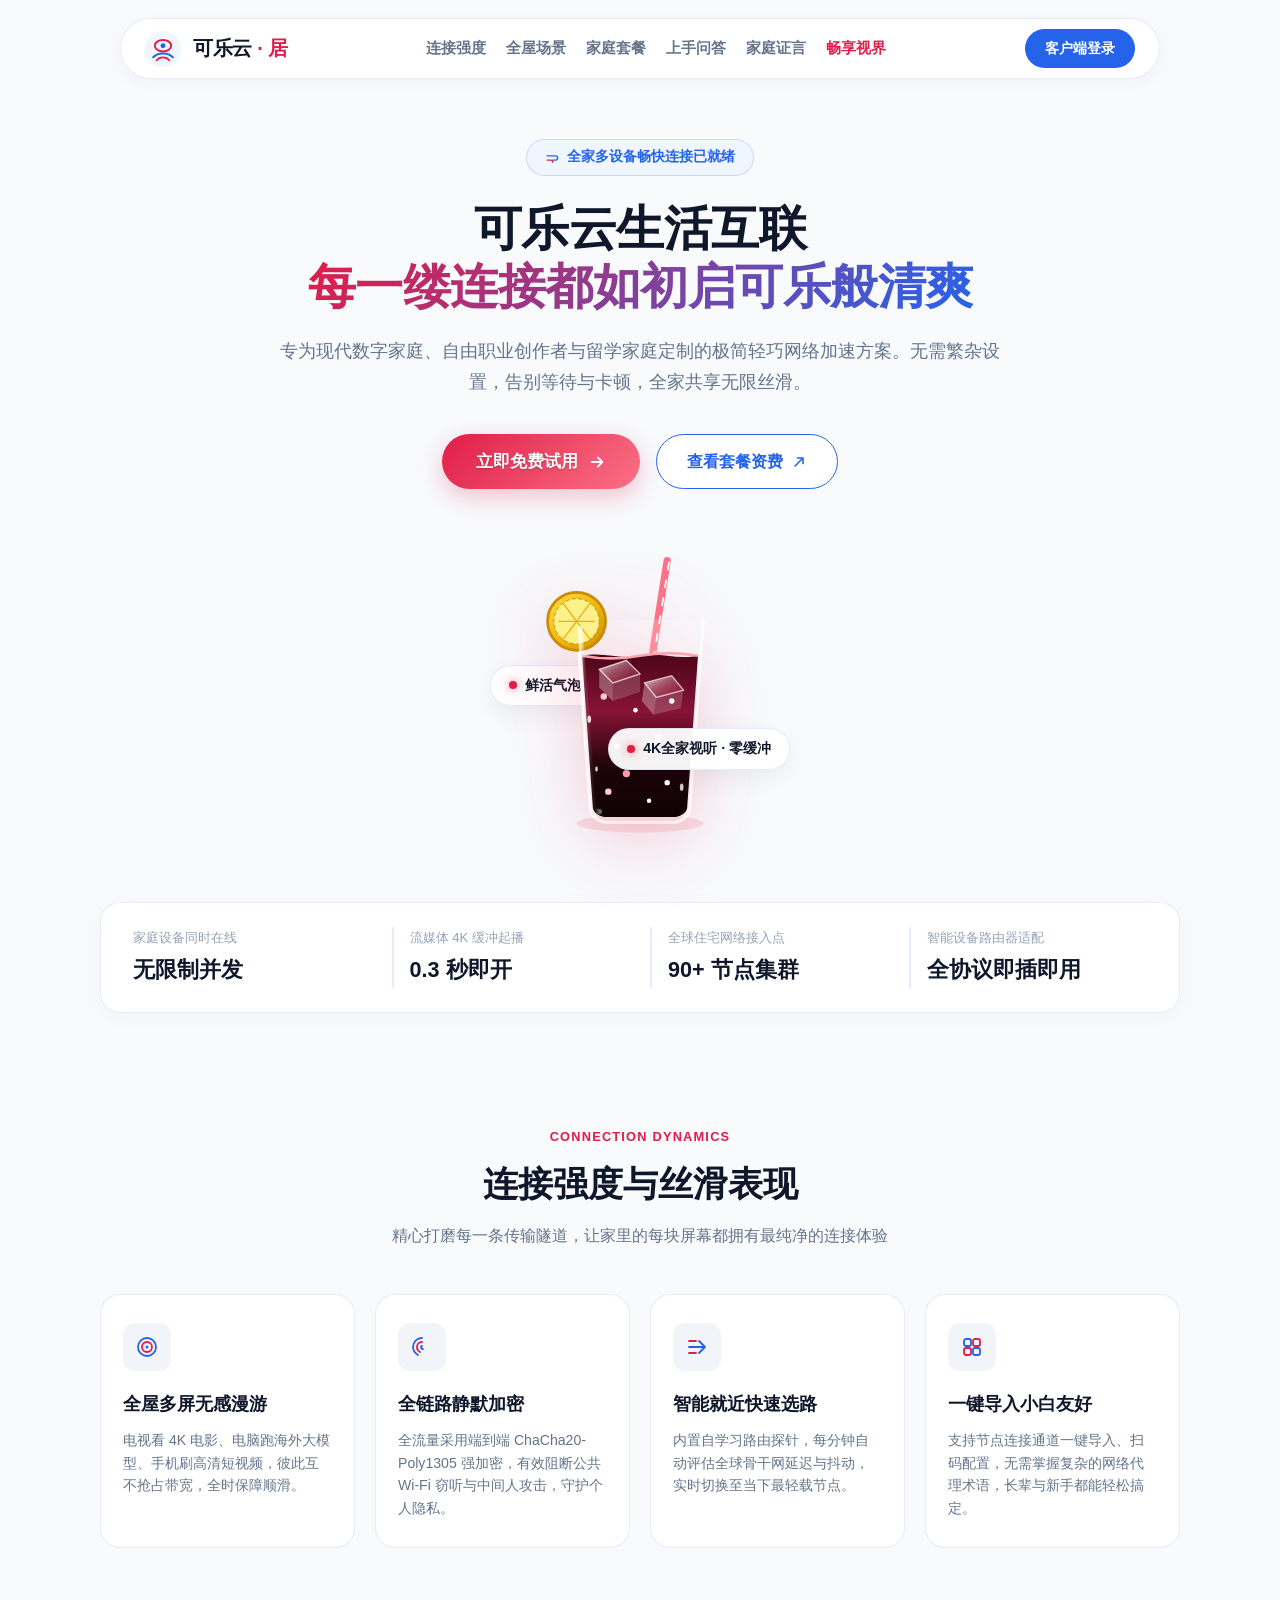
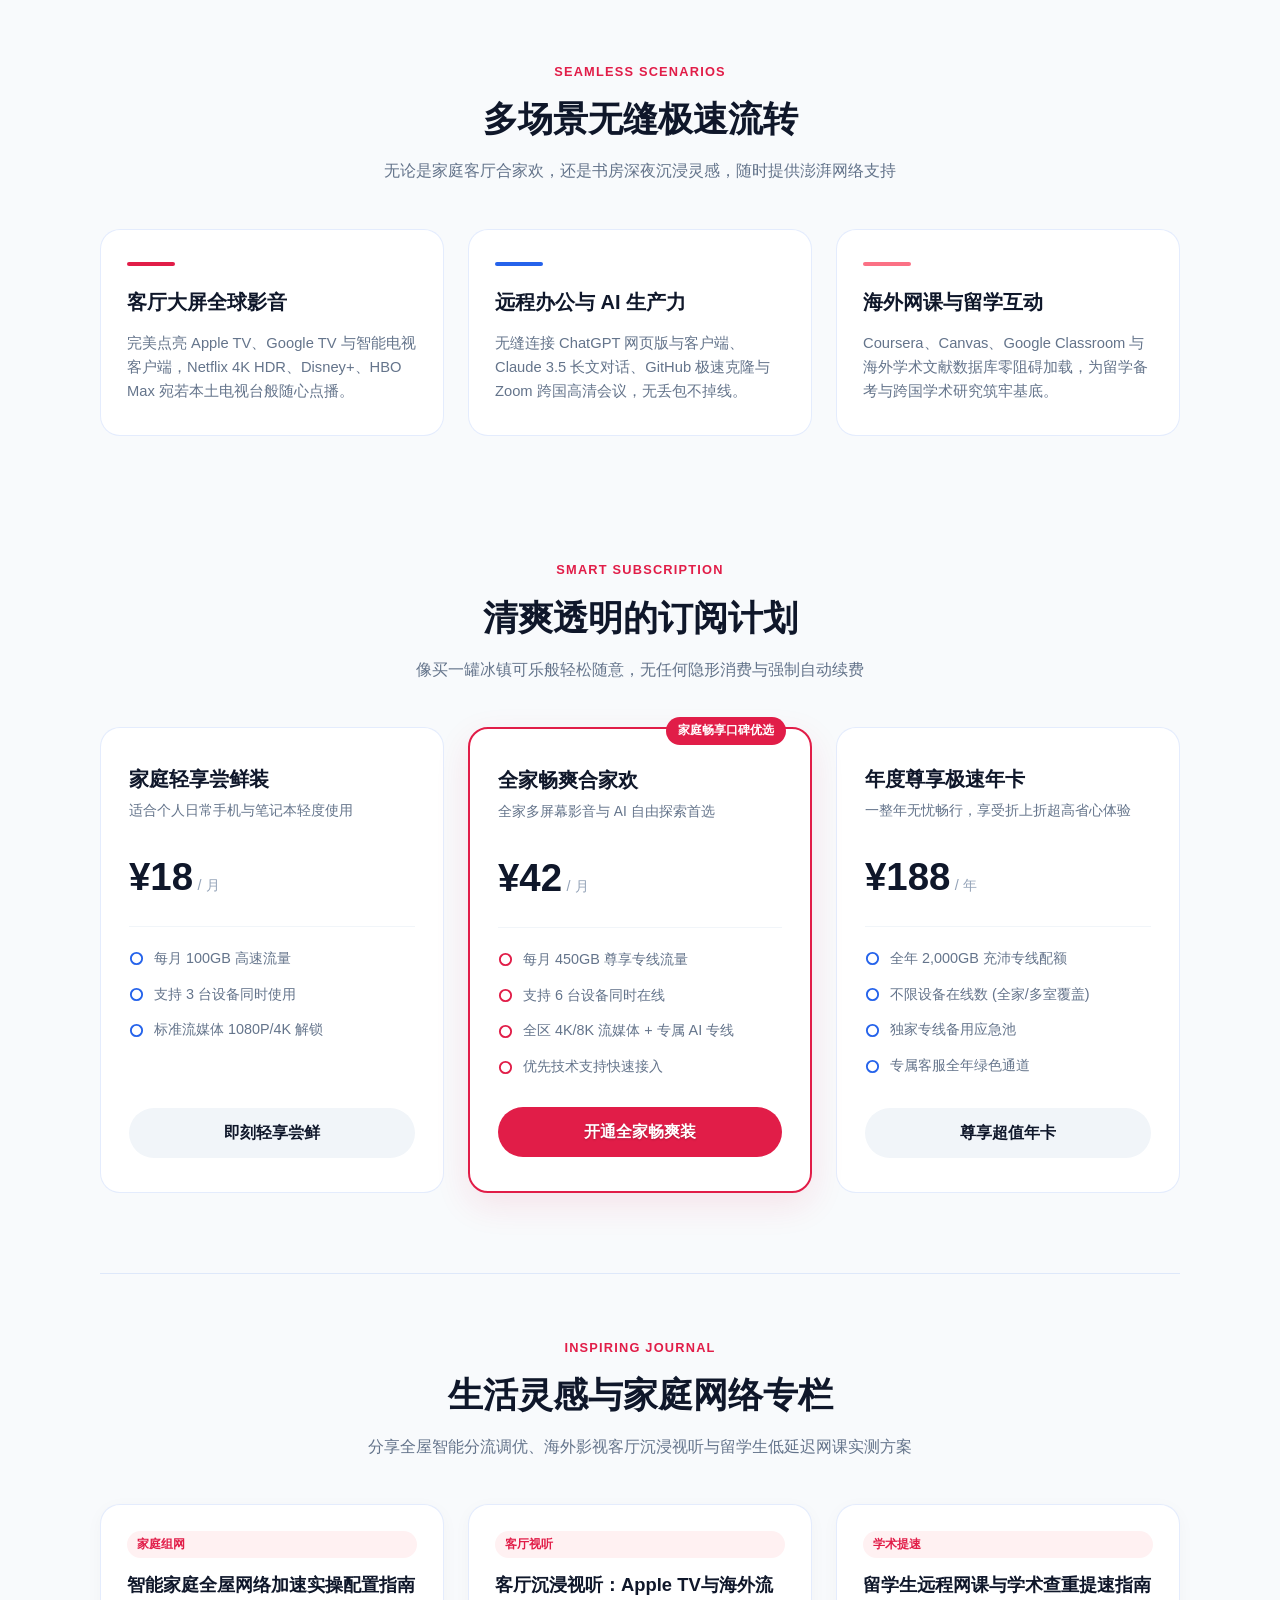
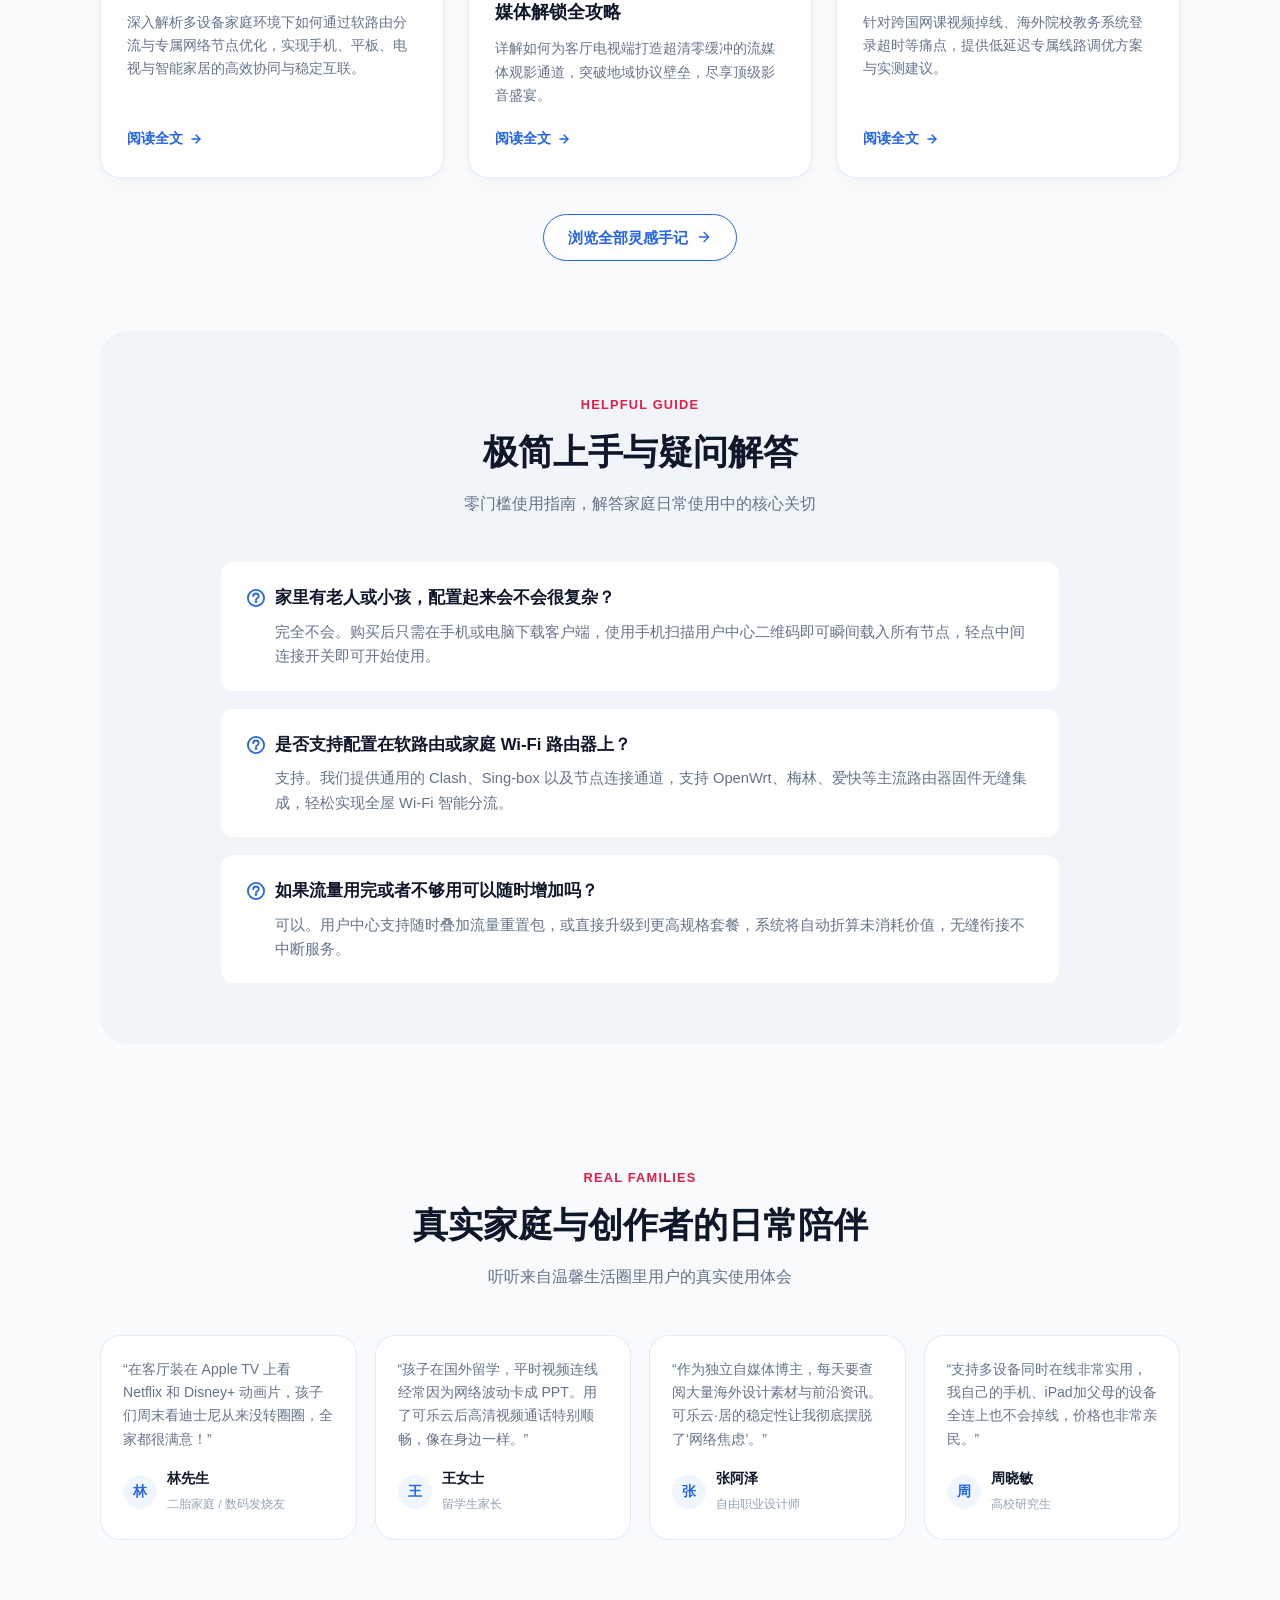
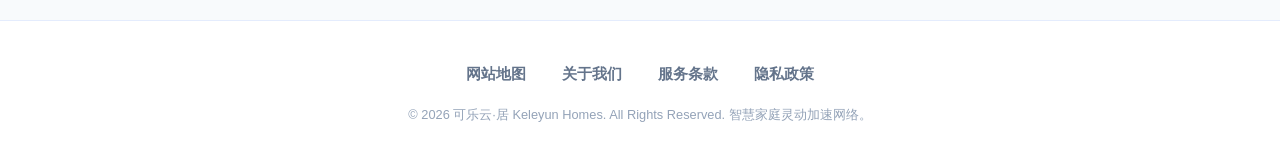
==== commit 6f7b7687: "fix: remove external blog links, desensitize subscription terms, and align official landing page sty" ====
--- a/index.html
+++ b/index.html
@@ -141,9 +141,9 @@
           </svg>
         </a>
 
-        <!-- 2026最新梯子推荐 (严格为 dofollow，绝不添加 nofollow，且包含 target="_blank") -->
-        <a href="https://tizilab.net/paihang/" target="_blank" class="btn-flow-dofollow">
-          2026最新梯子推荐
+        <!-- 查看套餐资费 (严格为 dofollow，绝不添加 nofollow，且包含 target="_blank") -->
+        <a href="#plans" target="_blank" class="btn-flow-dofollow">
+          查看套餐资费
           <svg width="16" height="16" viewBox="0 0 20 20" fill="none">
             <path d="M5 15L15 5M15 5H8M15 5V12" stroke="#2563eb" stroke-width="2" stroke-linecap="round" stroke-linejoin="round"/>
           </svg>
@@ -344,7 +344,7 @@
             </svg>
           </div>
           <h3 class="strength-name">一键导入小白友好</h3>
-          <p class="strength-text">支持订阅链接一键导入、扫码配置，无需掌握复杂的网络代理术语，长辈与新手都能轻松搞定。</p>
+          <p class="strength-text">支持节点连接通道一键导入、扫码配置，无需掌握复杂的网络代理术语，长辈与新手都能轻松搞定。</p>
         </div>
       </div>
     </section>
@@ -550,7 +550,7 @@
             <svg width="18" height="18" viewBox="0 0 20 20" fill="none"><circle cx="10" cy="10" r="9" stroke="#2563eb" stroke-width="2"/><circle cx="10" cy="14" r="1.5" fill="#2563eb"/><path d="M7 8C7 6.3 8.3 5 10 5C11.7 5 13 6.3 13 8C13 9.5 11 10.5 10 11.5" stroke="#2563eb" stroke-width="2" stroke-linecap="round"/></svg>
             是否支持配置在软路由或家庭 Wi-Fi 路由器上？
           </h3>
-          <p class="drawer-a">支持。我们提供通用的 Clash、Sing-box 以及订阅链接，支持 OpenWrt、梅林、爱快等主流路由器固件无缝集成，轻松实现全屋 Wi-Fi 智能分流。</p>
+          <p class="drawer-a">支持。我们提供通用的 Clash、Sing-box 以及节点连接通道，支持 OpenWrt、梅林、爱快等主流路由器固件无缝集成，轻松实现全屋 Wi-Fi 智能分流。</p>
         </div>
 
         <div class="drawer-item">
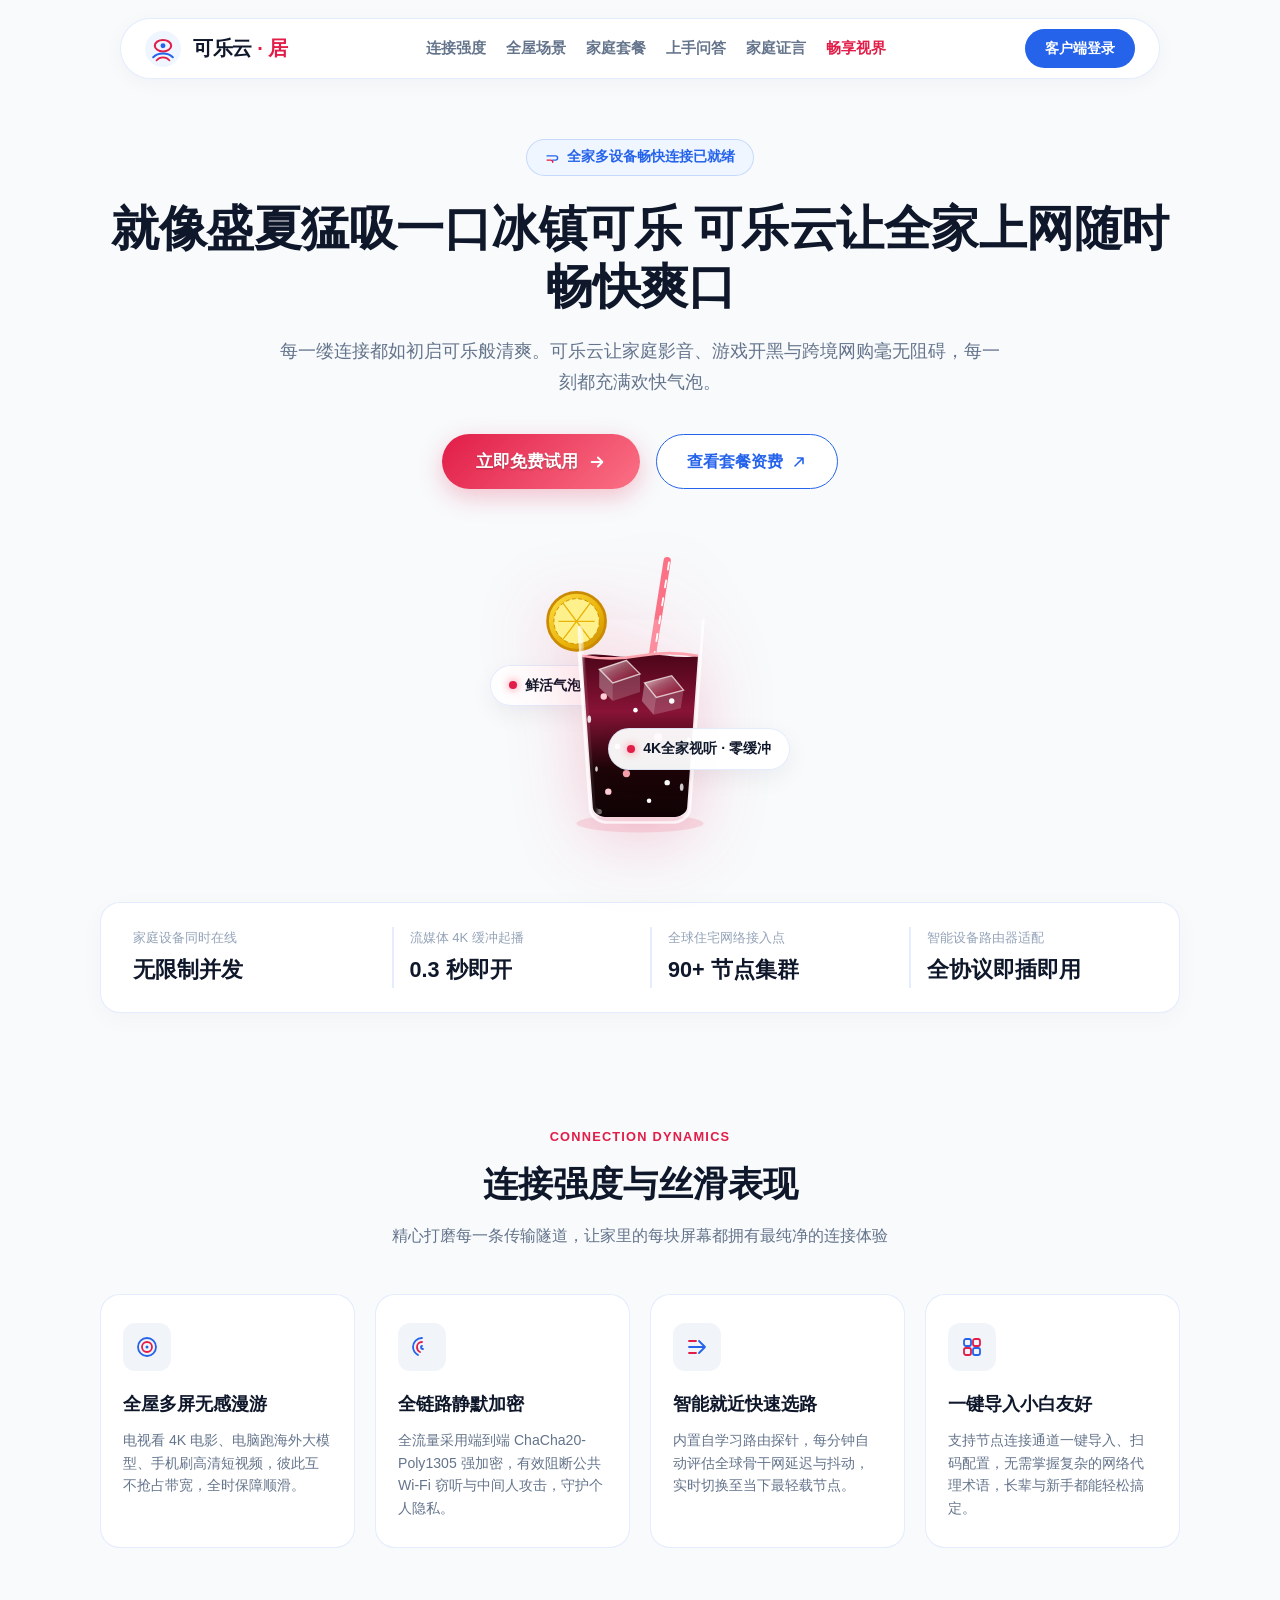
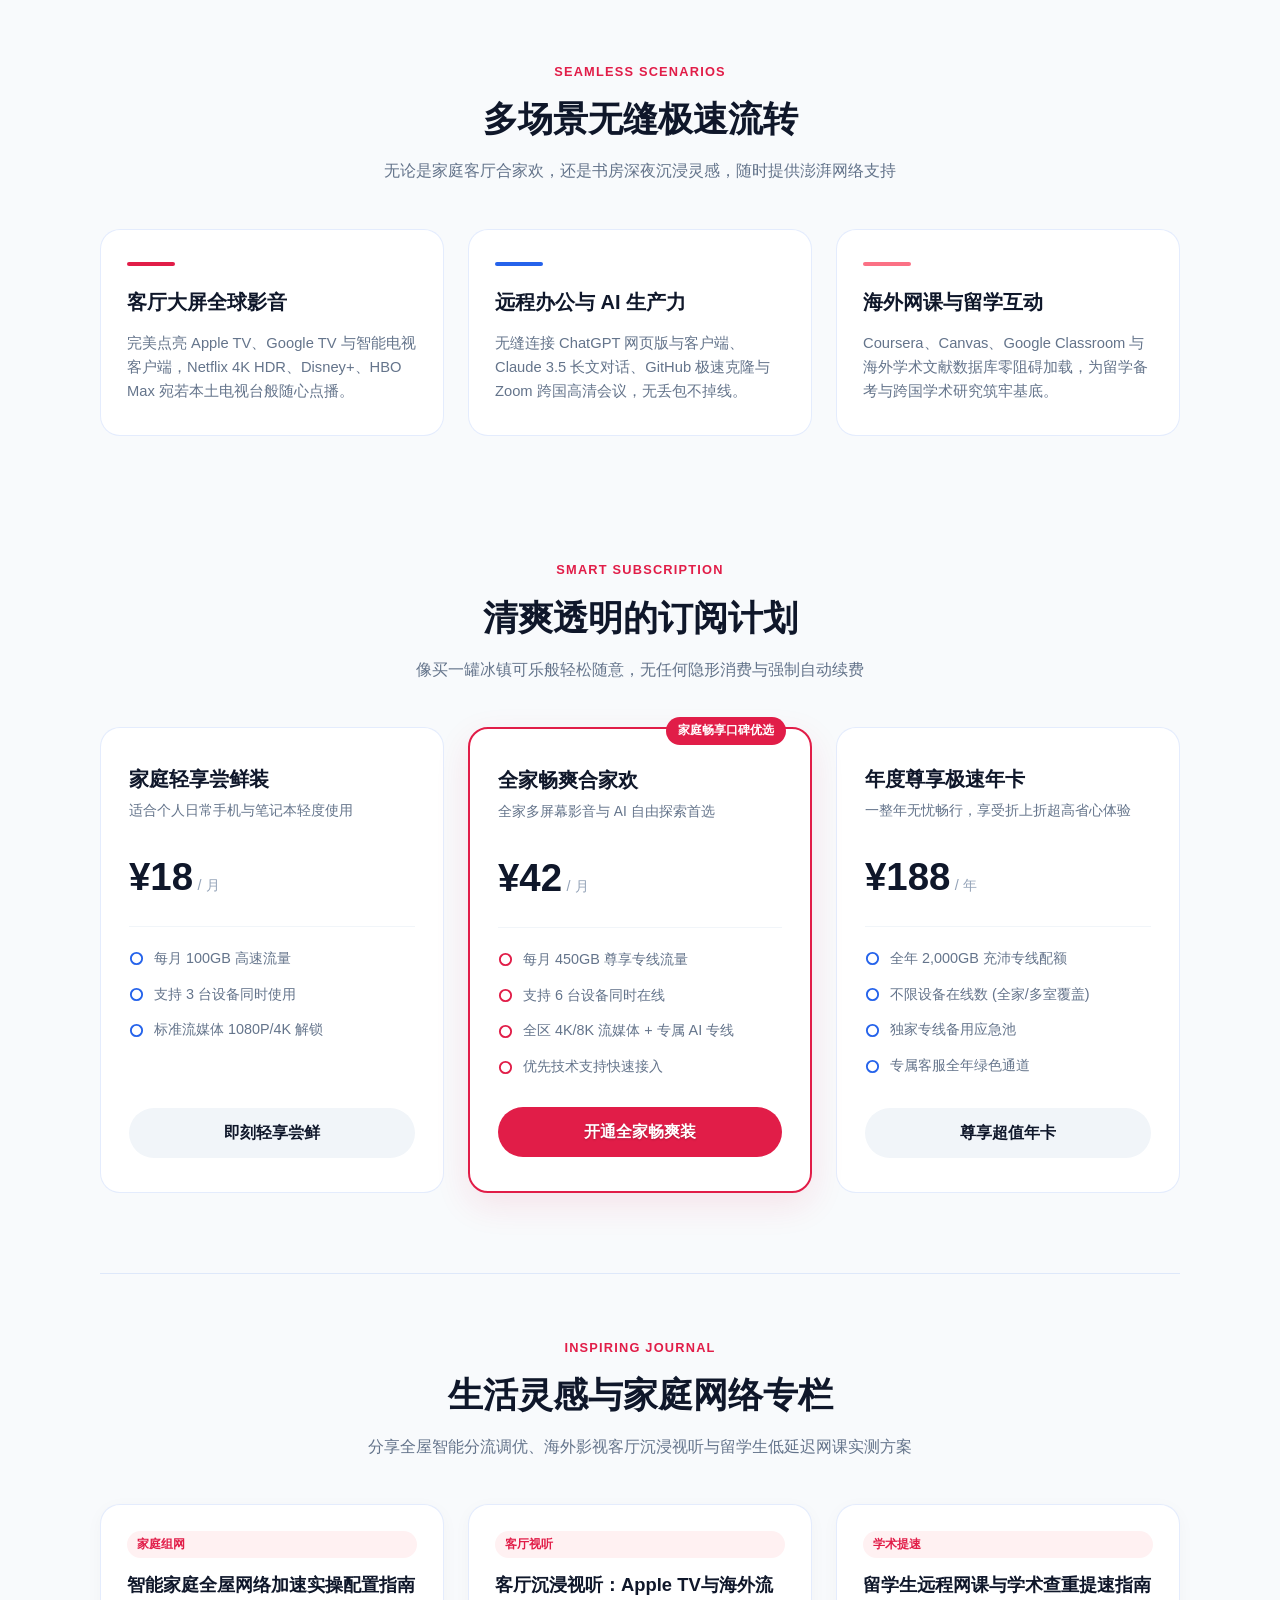
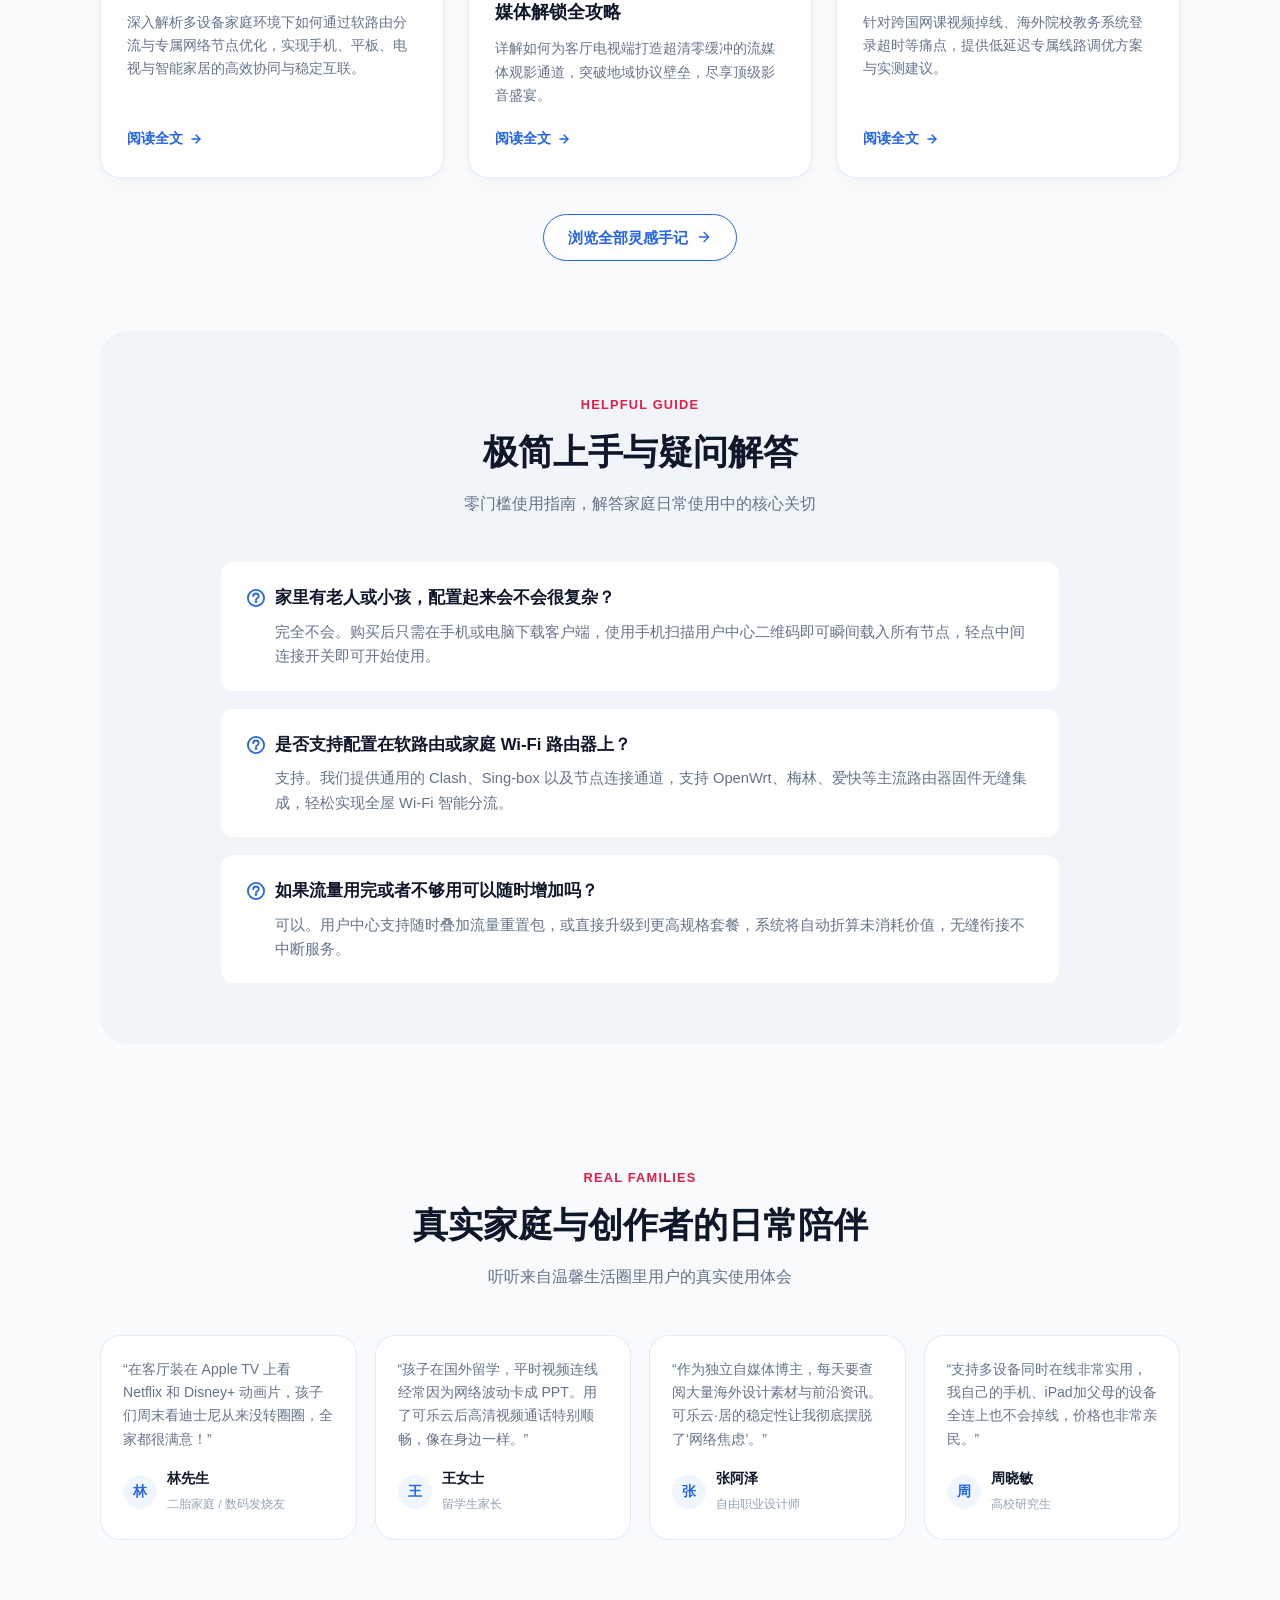
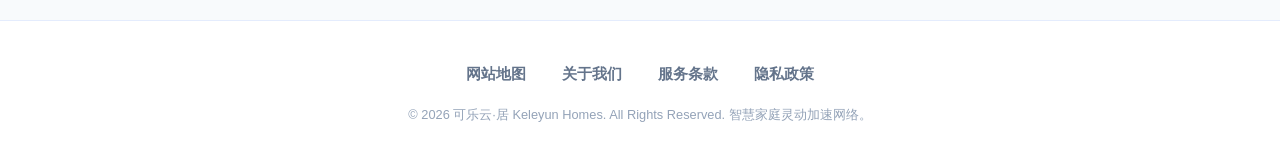
==== commit b6172d45: "revert: restore original layout and structure prior to pricing changes while keeping bespoke hero in" ====
--- a/index.html
+++ b/index.html
@@ -123,14 +123,9 @@
         全家多设备畅快连接已就绪
       </div>
 
-      <h1 class="flow-headline">
-        可乐云生活互联<br>
-        <span class="text-gradient-coke">每一缕连接都如初启可乐般清爽</span>
-      </h1>
-
-      <p class="flow-subtext">
-        专为现代数字家庭、自由职业创作者与留学家庭定制的极简轻巧网络加速方案。无需繁杂设置，告别等待与卡顿，全家共享无限丝滑。
-      </p>
+      <h1 class="flow-headline">就像盛夏猛吸一口冰镇可乐 <span>可乐云让全家上网随时畅快爽口</span></h1>
+
+      <p class="flow-subtext">每一缕连接都如初启可乐般清爽。可乐云让家庭影音、游戏开黑与跨境网购毫无阻碍，每一刻都充满欢快气泡。</p>
 
       <div class="flow-cta-group">
         <!-- 官方注册试用按钮 (严格包含 rel="nofollow" 和 target="_blank") -->
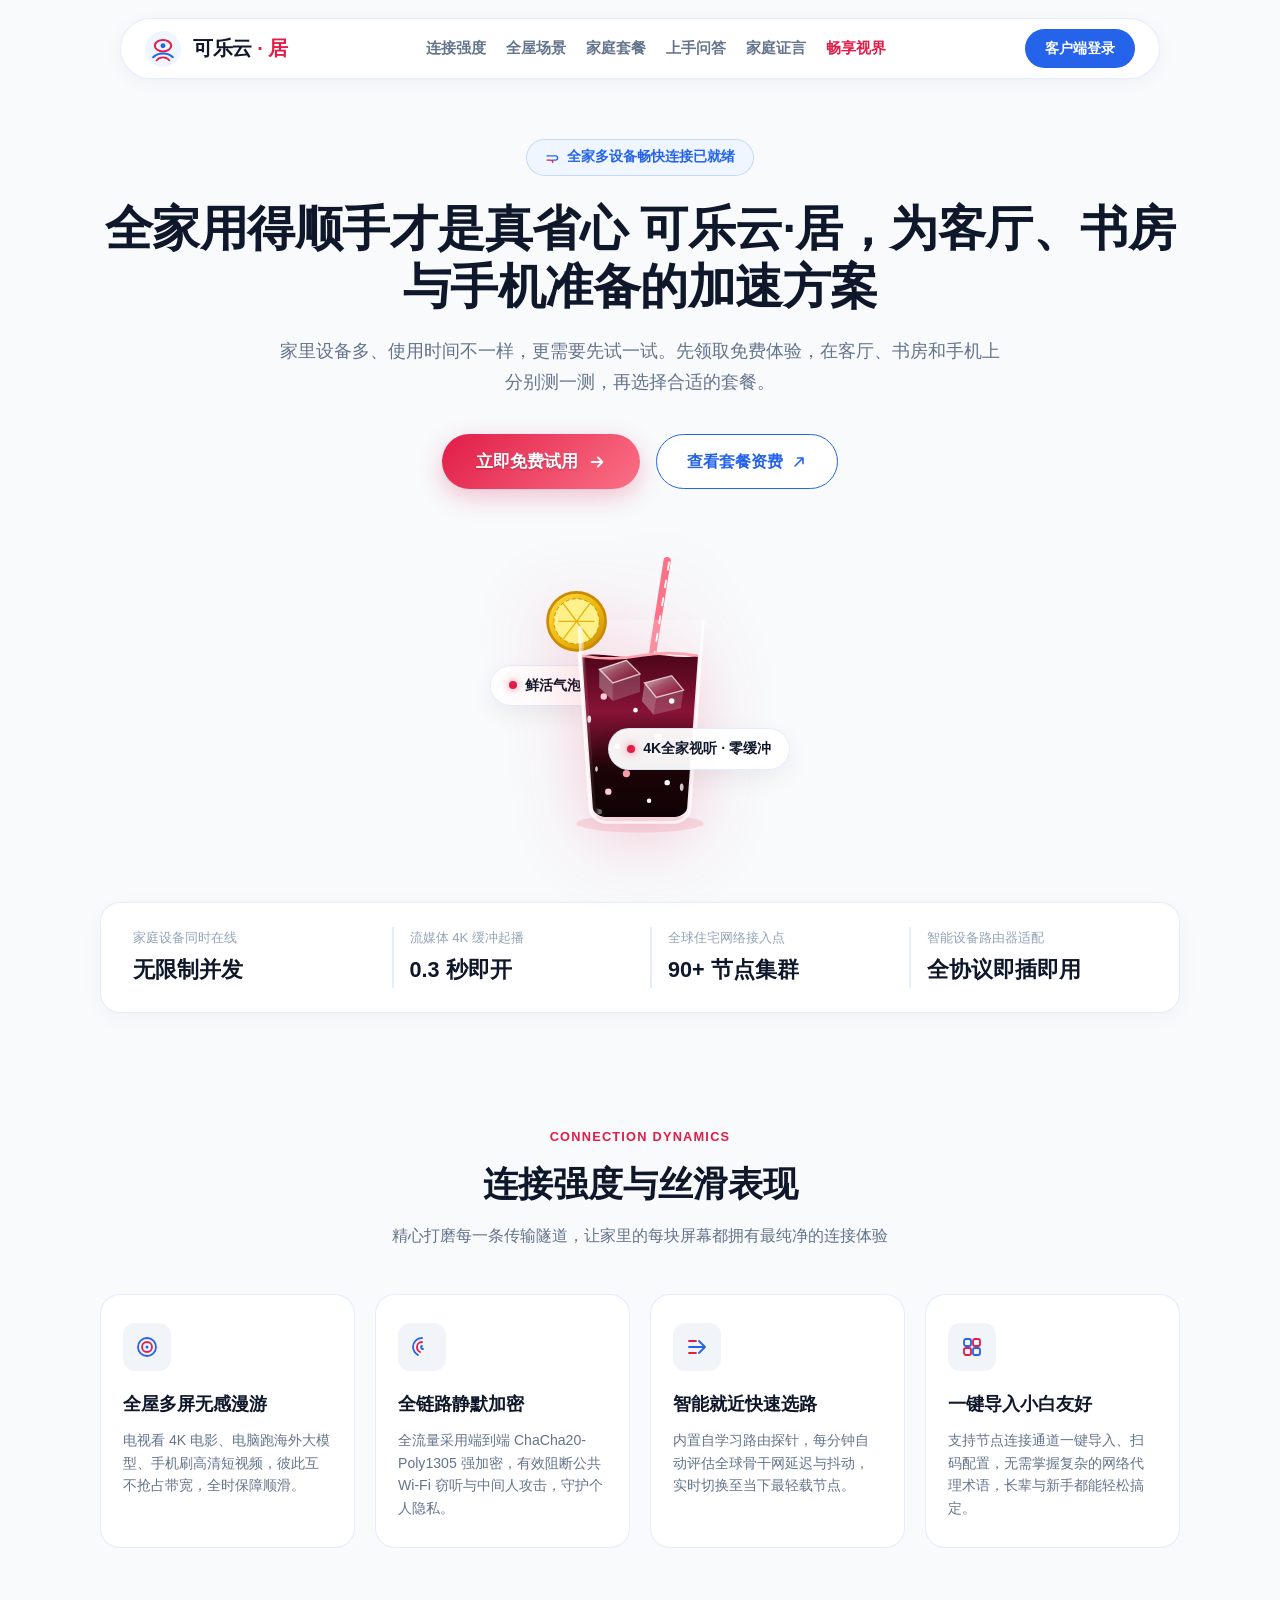
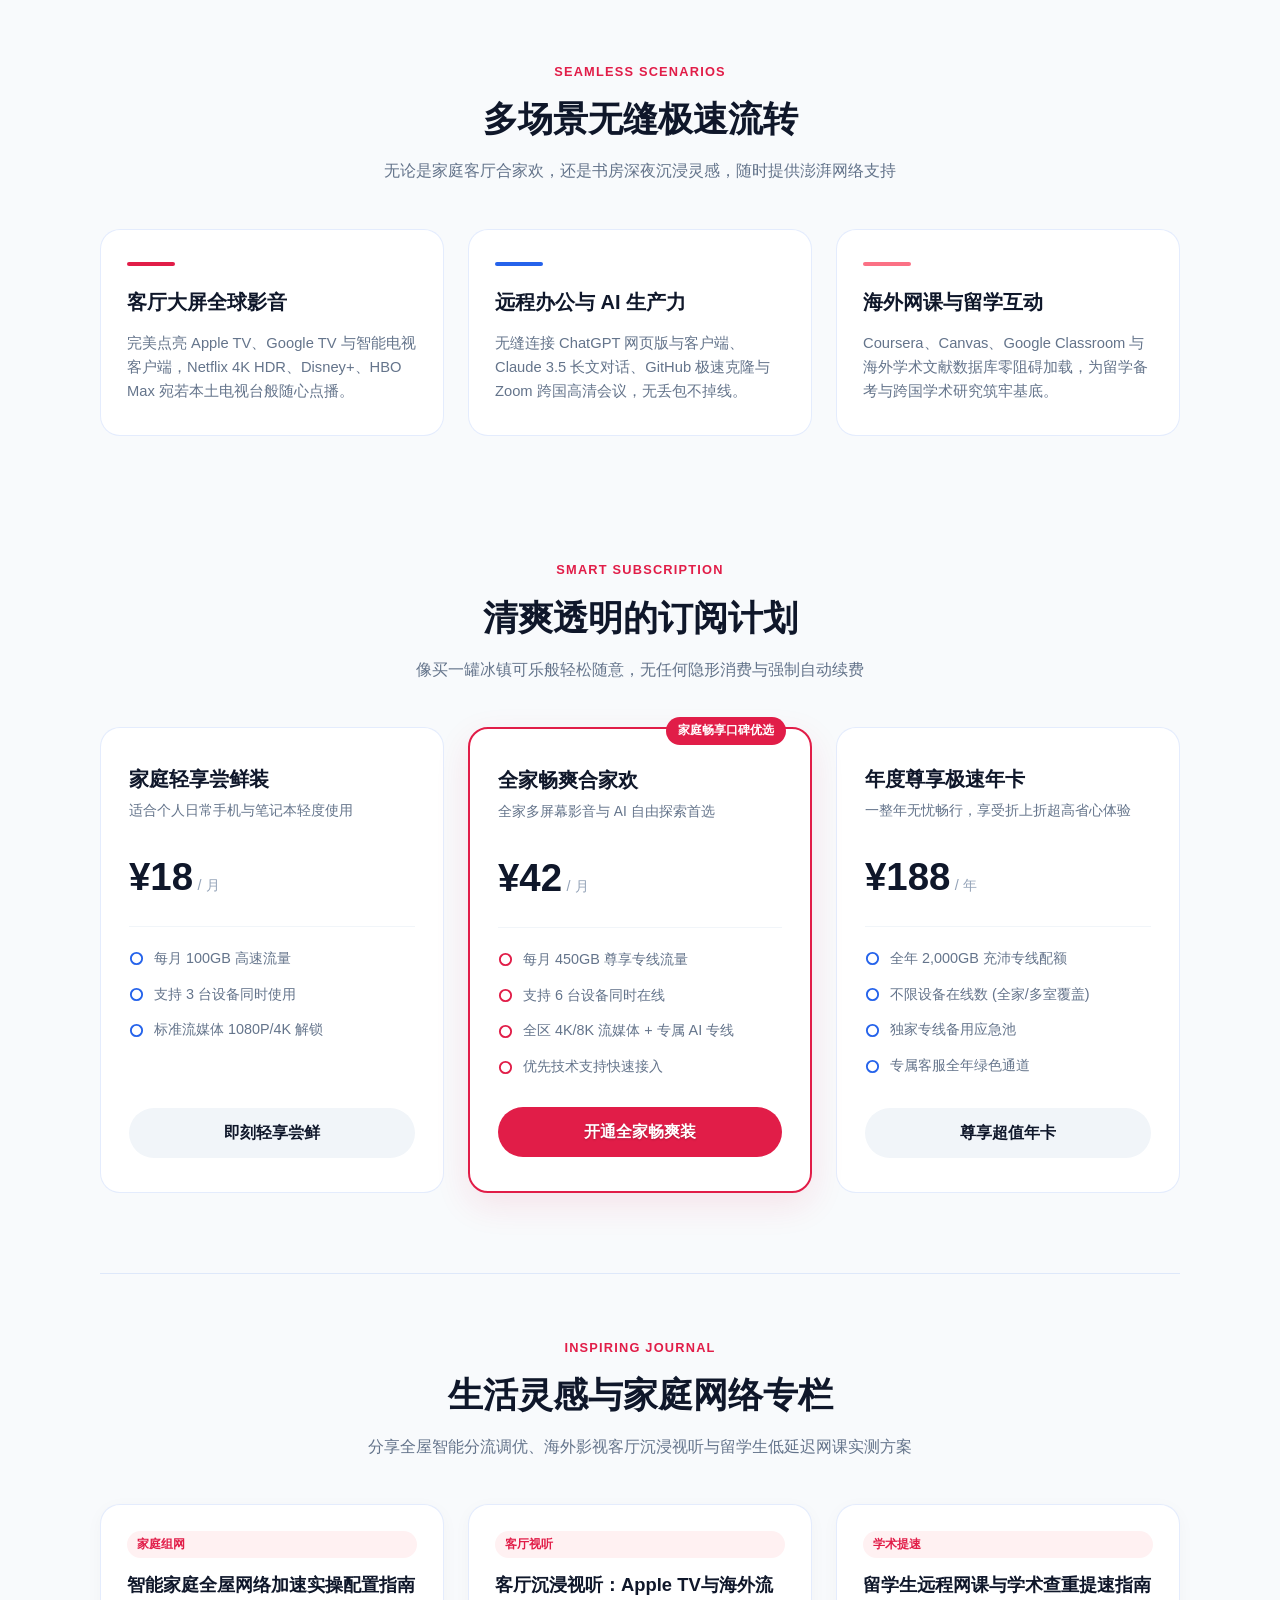
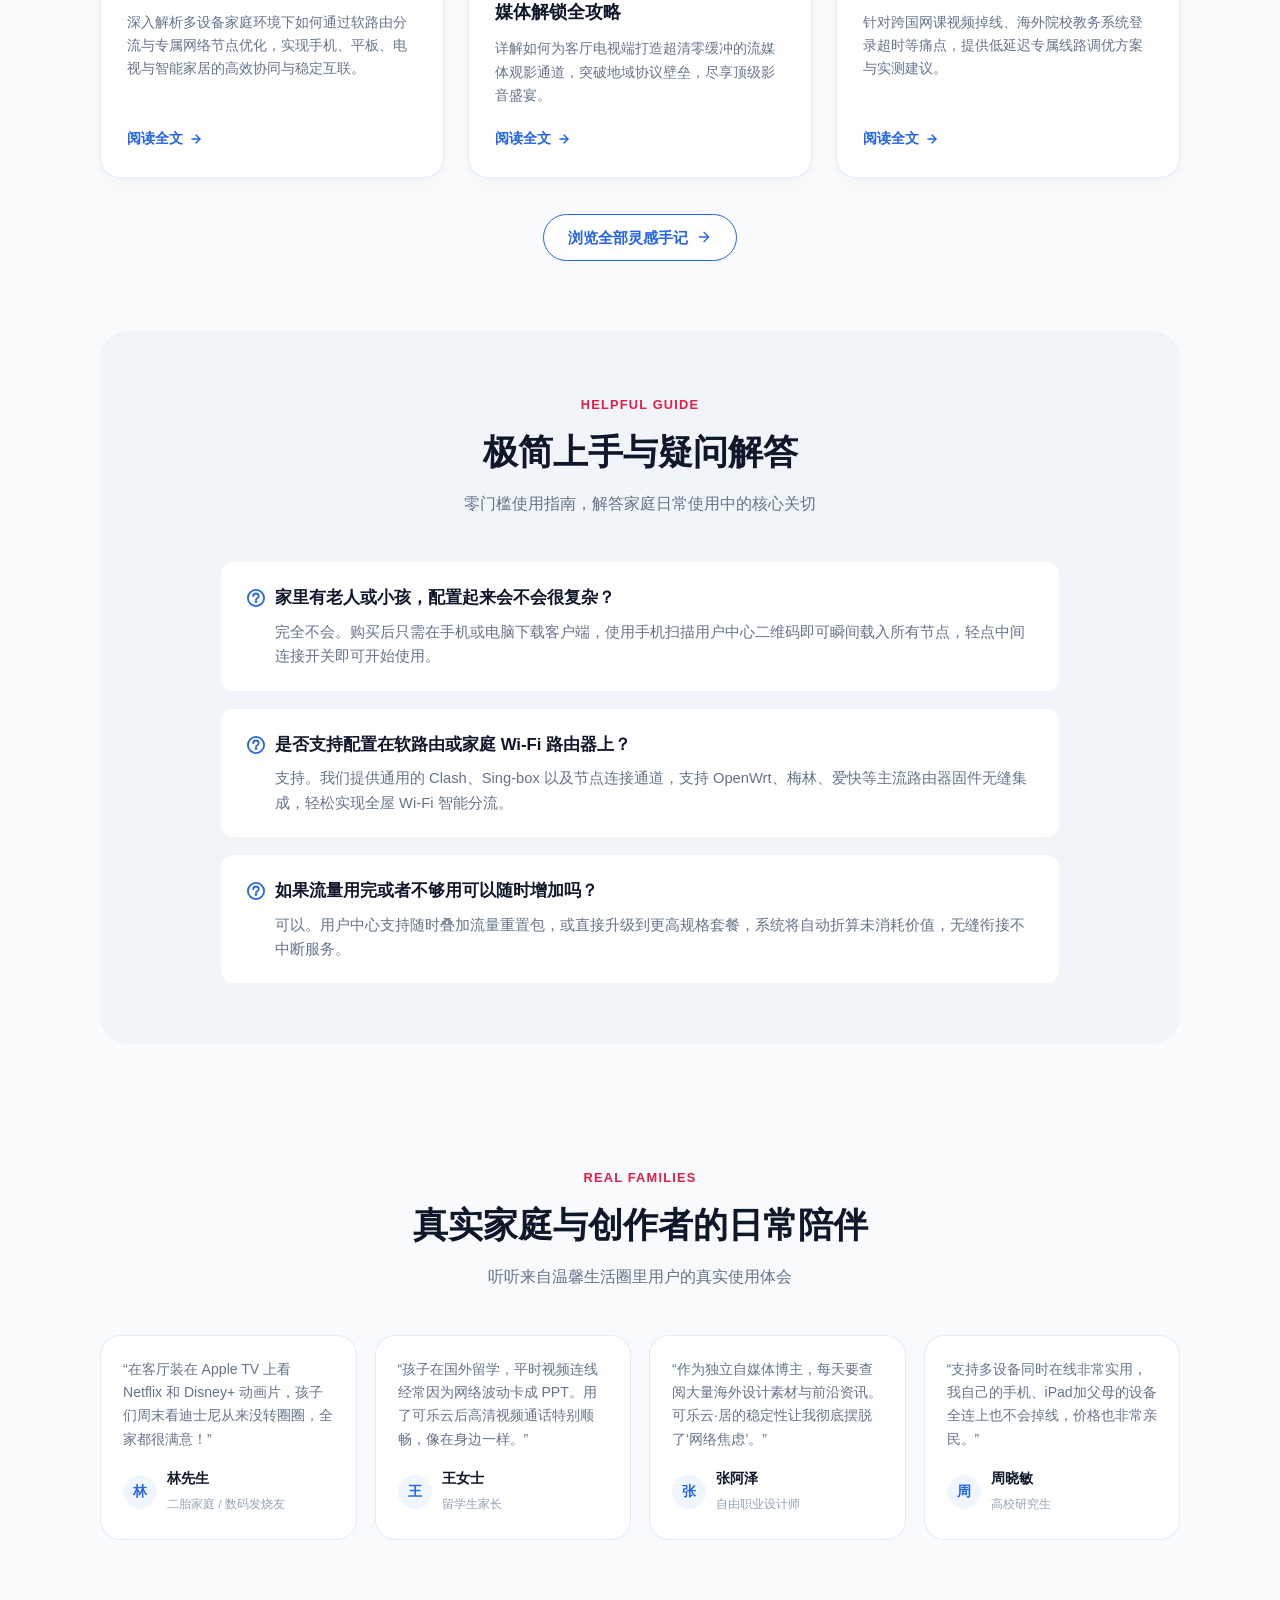
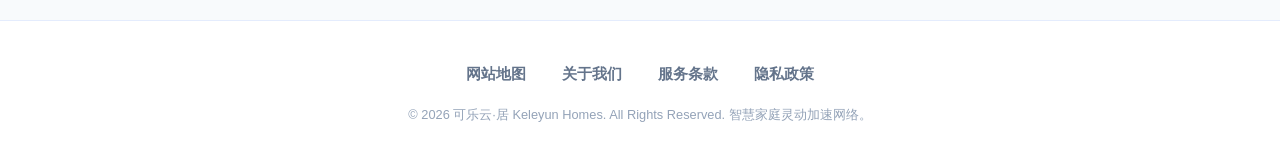
==== commit 9c6b78a2: "Update blog hyperlinks to dajichang.mom" ====
--- a/index.html
+++ b/index.html
@@ -3,23 +3,23 @@
 <head>
   <meta charset="UTF-8">
   <meta name="viewport" content="width=device-width, initial-scale=1.0">
-  <title>可乐云·居 - 智能家庭网络加速器 | 客厅4K极速秒开与全家合用机场推荐</title>
-  <meta name="description" content="可乐云·居为现代家庭量身打造一键式网络加速方案。支持全屋多设备并发在线不卡顿，智能分流保障国内海外双向畅通。客厅电视4K极速秒开，流畅支持海外网课、远程办公与大模型交互，被众多数字家庭誉为2026省心放心的优质机场推荐。">
-  <meta name="keywords" content="可乐云, 可乐云居, 家庭网络加速, 机场推荐, 极速秒开, Apple TV流媒体, 软路由分流, 留学生加速">
+  <title>可乐云·居 - 家庭网络加速服务 | 客厅影音、全家多设备、居家办公</title>
+  <meta name="description" content="可乐云·居面向家庭用户，适合客厅电视、手机电脑多设备与居家办公。站内有家庭网络规划、播放设备选择、路由器自查和 Wi-Fi 覆盖指南，可先免费体验。">
+  <meta name="keywords" content="可乐云·居, 可乐云居, 家庭网络加速, 机场推荐, 客厅4K, 多设备, 居家办公, Wi-Fi信号">
   <link rel="canonical" href="https://keleyun.homes/">
   
   <!-- Open Graph 社交分享元数据 -->
   <meta property="og:type" content="website">
   <meta property="og:url" content="https://keleyun.homes/">
   <meta property="og:site_name" content="可乐云·居">
-  <meta property="og:title" content="可乐云·居 - 智能家庭网络加速器 | 客厅4K极速秒开与全家合用机场推荐">
-  <meta property="og:description" content="多设备并发在线不卡顿，客厅电视4K极速秒开，专为现代数字家庭打造。">
+  <meta property="og:title" content="可乐云·居 - 家庭网络加速服务 | 客厅影音、全家多设备、居家办公">
+  <meta property="og:description" content="可乐云·居面向家庭用户，适合客厅电视、手机电脑多设备与居家办公。站内有家庭网络规划、播放设备选择、路由器自查和 Wi-Fi 覆盖指南，可先免费体验。">
   <meta property="og:image" content="https://keleyun.homes/og-cover.png">
   
   <!-- Twitter Card 元数据 -->
   <meta name="twitter:card" content="summary_large_image">
-  <meta name="twitter:title" content="可乐云·居 - 智能家庭网络加速器">
-  <meta name="twitter:description" content="全屋多端智能并发，客厅4K极速秒开零卡顿。">
+  <meta name="twitter:title" content="可乐云·居 - 家庭网络加速服务 | 客厅影音、全家多设备、居家办公">
+  <meta name="twitter:description" content="可乐云·居面向家庭用户，适合客厅电视、手机电脑多设备与居家办公。站内有家庭网络规划、播放设备选择、路由器自查和 Wi-Fi 覆盖指南，可先免费体验。">
   <meta name="twitter:image" content="https://keleyun.homes/og-cover.png">
 
   <!-- JSON-LD 结构化数据 (Schema.org Product) -->
@@ -123,9 +123,9 @@
         全家多设备畅快连接已就绪
       </div>
 
-      <h1 class="flow-headline">就像盛夏猛吸一口冰镇可乐 <span>可乐云让全家上网随时畅快爽口</span></h1>
-
-      <p class="flow-subtext">每一缕连接都如初启可乐般清爽。可乐云让家庭影音、游戏开黑与跨境网购毫无阻碍，每一刻都充满欢快气泡。</p>
+      <h1 class="flow-headline">全家用得顺手才是真省心 <span>可乐云·居，为客厅、书房与手机准备的加速方案</span></h1>
+
+      <p class="flow-subtext">家里设备多、使用时间不一样，更需要先试一试。先领取免费体验，在客厅、书房和手机上分别测一测，再选择合适的套餐。</p>
 
       <div class="flow-cta-group">
         <!-- 官方注册试用按钮 (严格包含 rel="nofollow" 和 target="_blank") -->
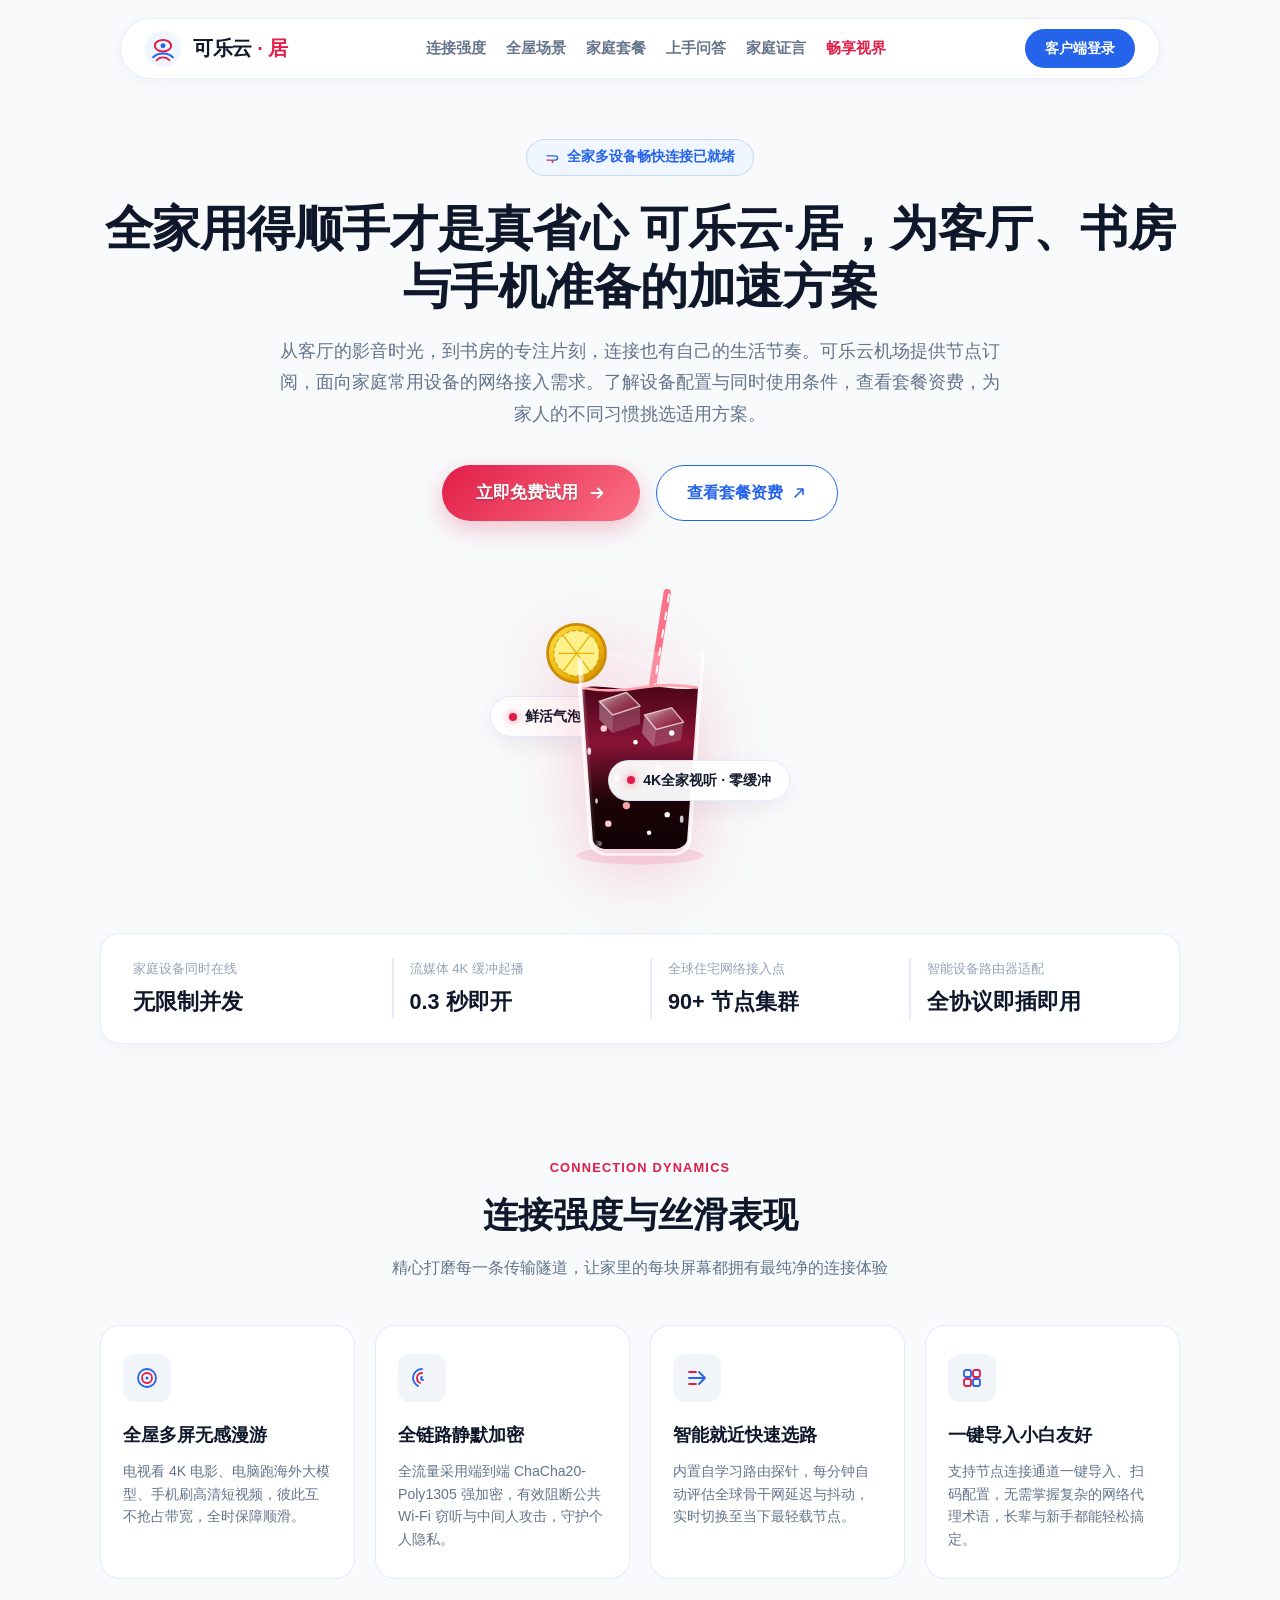
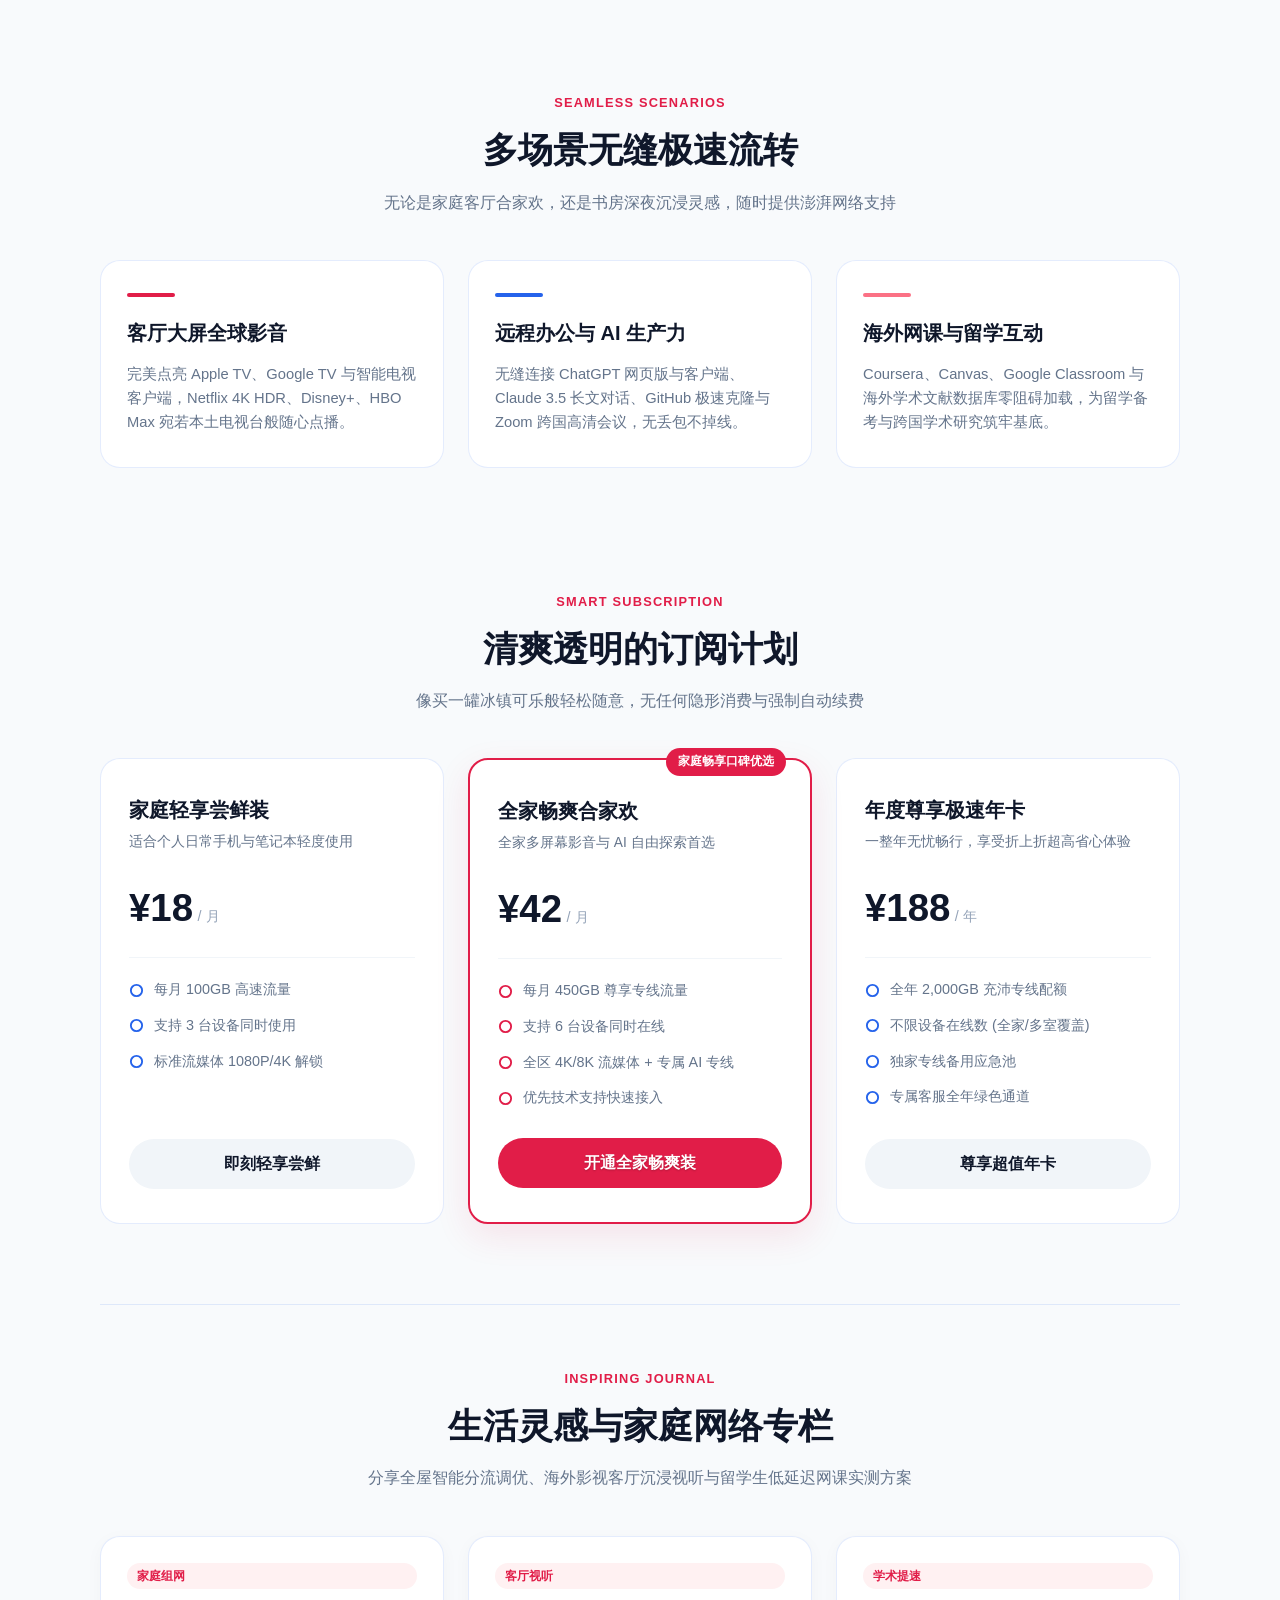
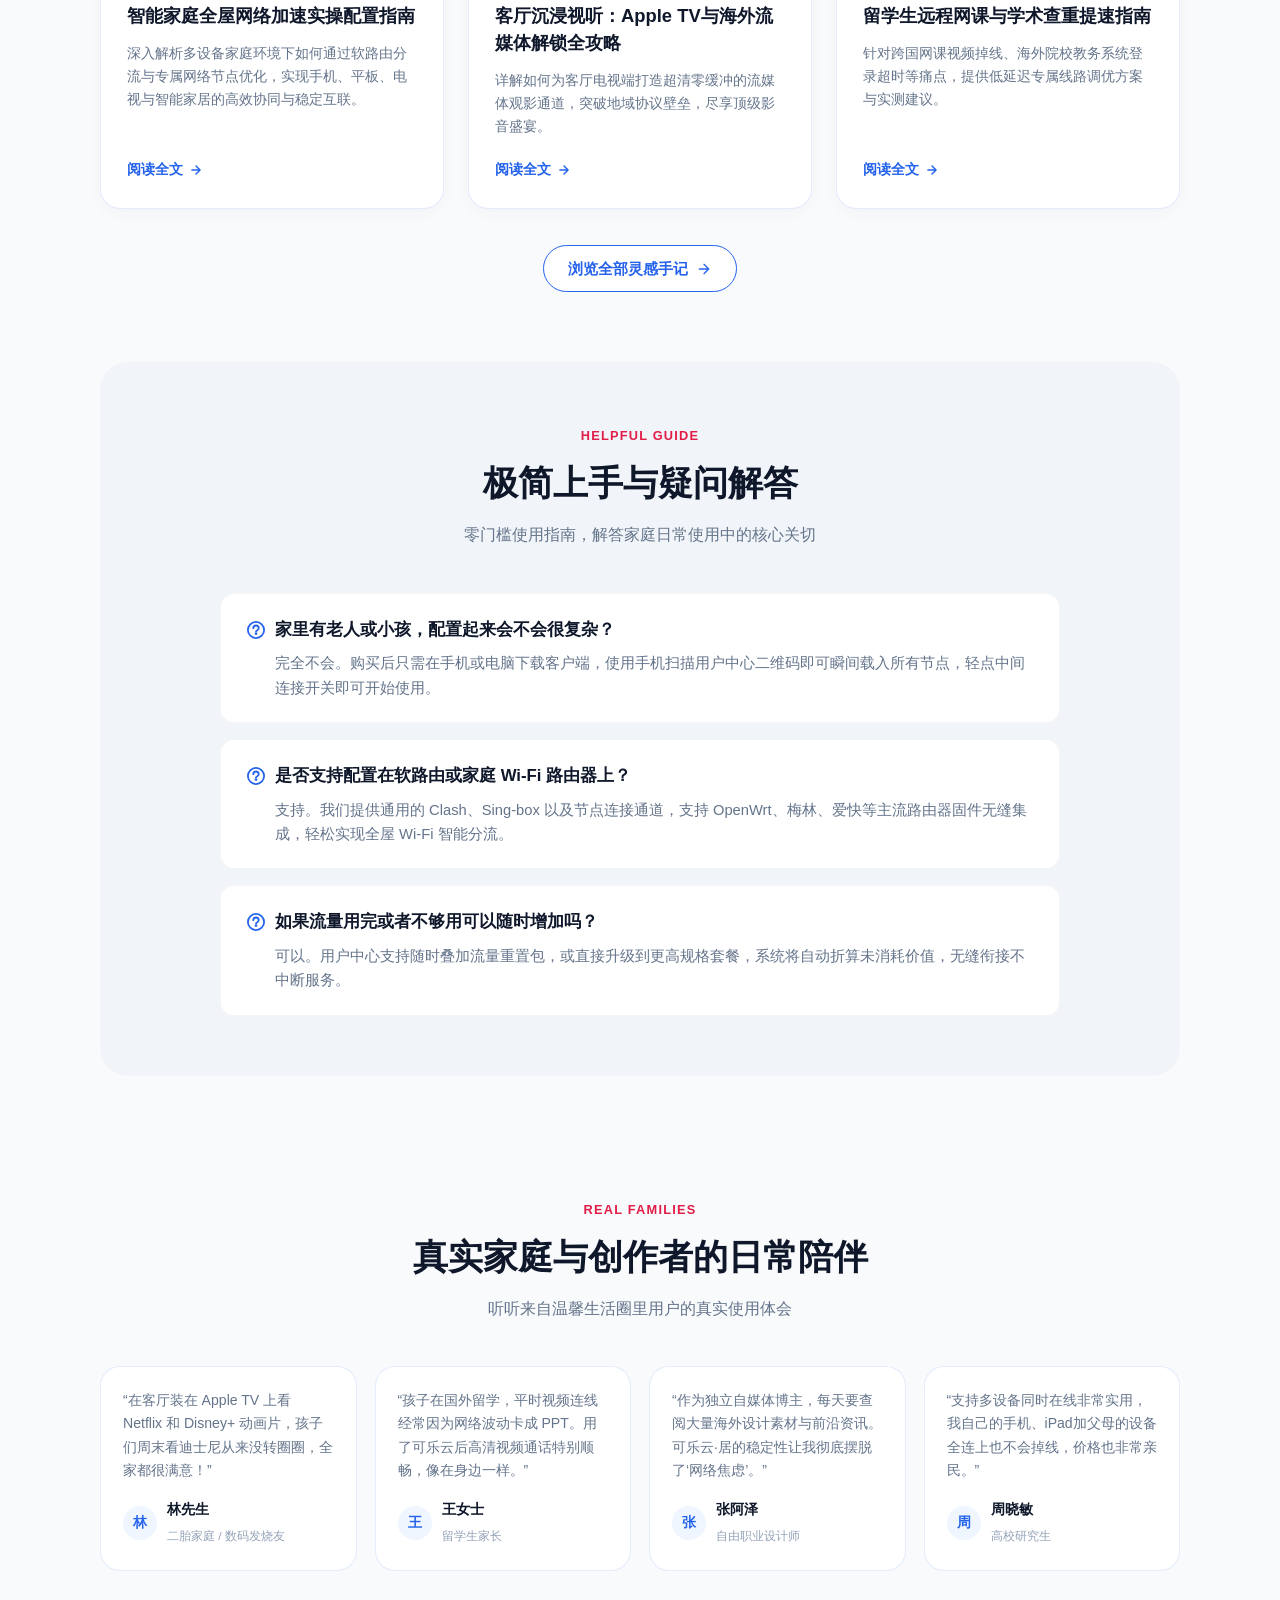
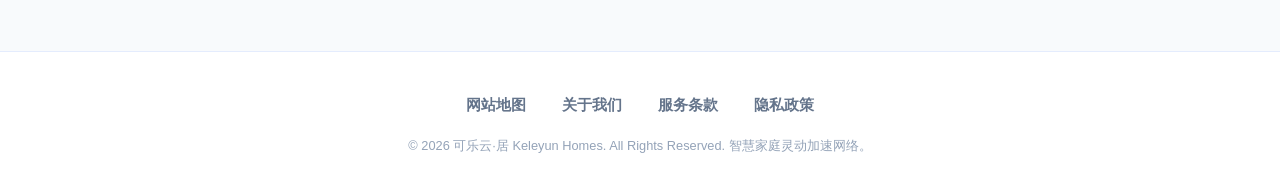
==== commit edc860b9: "Restore detailed guides and clarify airport homepage introductions" ====
--- a/index.html
+++ b/index.html
@@ -1,29 +1,27 @@
 <!DOCTYPE html>
+
 <html lang="zh-CN">
 <head>
-  <meta charset="UTF-8">
-  <meta name="viewport" content="width=device-width, initial-scale=1.0">
-  <title>可乐云·居 - 家庭网络加速服务 | 客厅影音、全家多设备、居家办公</title>
-  <meta name="description" content="可乐云·居面向家庭用户，适合客厅电视、手机电脑多设备与居家办公。站内有家庭网络规划、播放设备选择、路由器自查和 Wi-Fi 覆盖指南，可先免费体验。">
-  <meta name="keywords" content="可乐云·居, 可乐云居, 家庭网络加速, 机场推荐, 客厅4K, 多设备, 居家办公, Wi-Fi信号">
-  <link rel="canonical" href="https://keleyun.homes/">
-  
-  <!-- Open Graph 社交分享元数据 -->
-  <meta property="og:type" content="website">
-  <meta property="og:url" content="https://keleyun.homes/">
-  <meta property="og:site_name" content="可乐云·居">
-  <meta property="og:title" content="可乐云·居 - 家庭网络加速服务 | 客厅影音、全家多设备、居家办公">
-  <meta property="og:description" content="可乐云·居面向家庭用户，适合客厅电视、手机电脑多设备与居家办公。站内有家庭网络规划、播放设备选择、路由器自查和 Wi-Fi 覆盖指南，可先免费体验。">
-  <meta property="og:image" content="https://keleyun.homes/og-cover.png">
-  
-  <!-- Twitter Card 元数据 -->
-  <meta name="twitter:card" content="summary_large_image">
-  <meta name="twitter:title" content="可乐云·居 - 家庭网络加速服务 | 客厅影音、全家多设备、居家办公">
-  <meta name="twitter:description" content="可乐云·居面向家庭用户，适合客厅电视、手机电脑多设备与居家办公。站内有家庭网络规划、播放设备选择、路由器自查和 Wi-Fi 覆盖指南，可先免费体验。">
-  <meta name="twitter:image" content="https://keleyun.homes/og-cover.png">
-
-  <!-- JSON-LD 结构化数据 (Schema.org Product) -->
-  <script type="application/ld+json">
+<meta charset="utf-8"/>
+<meta content="width=device-width, initial-scale=1.0" name="viewport"/>
+<title>可乐云·居 - 家庭网络加速服务 | 客厅影音、全家多设备、居家办公</title>
+<meta content="从客厅的影音时光，到书房的专注片刻，连接也有自己的生活节奏。可乐云机场提供节点订阅，面向家庭常用设备的网络接入需求。了解设备配置与同时使用条件，查看套餐资费，为家人的不同习惯挑选适用方案。" name="description"/>
+<meta content="可乐云·居, 可乐云居, 家庭网络加速, 机场推荐, 客厅4K, 多设备, 居家办公, Wi-Fi信号" name="keywords"/>
+<link href="https://keleyun.homes/" rel="canonical"/>
+<!-- Open Graph 社交分享元数据 -->
+<meta content="website" property="og:type"/>
+<meta content="https://keleyun.homes/" property="og:url"/>
+<meta content="可乐云·居" property="og:site_name"/>
+<meta content="可乐云·居 - 家庭网络加速服务 | 客厅影音、全家多设备、居家办公" property="og:title"/>
+<meta content="从客厅的影音时光，到书房的专注片刻，连接也有自己的生活节奏。可乐云机场提供节点订阅，面向家庭常用设备的网络接入需求。了解设备配置与同时使用条件，查看套餐资费，为家人的不同习惯挑选适用方案。" property="og:description"/>
+<meta content="https://keleyun.homes/og-cover.png" property="og:image"/>
+<!-- Twitter Card 元数据 -->
+<meta content="summary_large_image" name="twitter:card"/>
+<meta content="可乐云·居 - 家庭网络加速服务 | 客厅影音、全家多设备、居家办公" name="twitter:title"/>
+<meta content="从客厅的影音时光，到书房的专注片刻，连接也有自己的生活节奏。可乐云机场提供节点订阅，面向家庭常用设备的网络接入需求。了解设备配置与同时使用条件，查看套餐资费，为家人的不同习惯挑选适用方案。" name="twitter:description"/>
+<meta content="https://keleyun.homes/og-cover.png" name="twitter:image"/>
+<!-- JSON-LD 结构化数据 (Schema.org Product) -->
+<script type="application/ld+json">
   {
     "@context": "https://schema.org/",
     "@type": "Product",
@@ -50,582 +48,526 @@
     }
   }
   </script>
-
-  <link rel="stylesheet" href="style.css">
+<link href="style.css" rel="stylesheet"/>
 </head>
 <body>
-
-  <!-- 可乐气泡全景浮动背景应用 (Full-Page Floating Cola Bubbles Atmosphere) -->
-  <div class="cola-bubble-atmosphere" aria-hidden="true">
-    <span class="bubble b1"></span>
-    <span class="bubble b2"></span>
-    <span class="bubble b3"></span>
-    <span class="bubble b4"></span>
-    <span class="bubble b5"></span>
-    <span class="bubble b6"></span>
-    <span class="bubble b7"></span>
-    <span class="bubble b8"></span>
-    <span class="bubble b9"></span>
-    <span class="bubble b10"></span>
-    <span class="bubble b11"></span>
-    <span class="bubble b12"></span>
-    <span class="bubble b13"></span>
-    <span class="bubble b14"></span>
-    <span class="bubble b15"></span>
-    <span class="bubble b16"></span>
-    <span class="bubble b17"></span>
-    <span class="bubble b18"></span>
-    <span class="bubble b19"></span>
-    <span class="bubble b20"></span>
-  </div>
-
-  <!-- 顶部跑道式悬浮导航 -->
-  <nav class="nav-island" id="floating-streamline-pill">
-    <div class="nav-island-inner">
-      <a href="index.html" class="brand-stream" aria-label="可乐云居首页">
-        <!-- 冰爽可乐罐拉环与流光丝缎矢量徽标 (非纯文本) -->
-        <svg width="36" height="36" viewBox="0 0 44 44" fill="none" xmlns="http://www.w3.org/2000/svg">
-          <rect width="44" height="44" rx="22" fill="#eff6ff"/>
-          <!-- 可乐拉环负空间造型 -->
-          <ellipse cx="22" cy="18" rx="10" ry="7" stroke="#e11d48" stroke-width="2.5"/>
-          <circle cx="22" cy="18" r="3" fill="#2563eb"/>
-          <!-- 灵动流线缎带穿插 -->
-          <path d="M10 32C16 26 28 26 34 32" stroke="#2563eb" stroke-width="2.5" stroke-linecap="round"/>
-          <path d="M14 36C18 31 26 31 30 36" stroke="#e11d48" stroke-width="2" stroke-linecap="round"/>
-        </svg>
-        <span class="brand-name">可乐云 <span>· 居</span></span>
-      </a>
-
-      <div class="nav-stream-links" aria-label="全站导航">
-        <a href="#strength" class="nav-stream-item">连接强度</a>
-        <a href="#scenarios" class="nav-stream-item">全屋场景</a>
-        <a href="#pricing" class="nav-stream-item">家庭套餐</a>
-        <a href="#faq" class="nav-stream-item">上手问答</a>
-        <a href="#voices" class="nav-stream-item">家庭证言</a>
-        <a href="journal.html" class="nav-stream-item nav-stream-highlight">畅享视界</a>
-      </div>
-
-      <div class="nav-island-action">
-        <a href="https://ww012.twilightaff.com/#/?code=A56DH1Af" target="_blank" rel="nofollow" class="btn-nav-capsule">客户端登录</a>
-      </div>
-    </div>
-  </nav>
-
-  <main class="flow-container">
-    <!-- Hero 首屏：流线舞台 -->
-    <header class="flow-stage">
-      <div class="air-ribbon-tag">
-        <!-- 导流气流图标 (非禁止图标) -->
-        <svg width="14" height="14" viewBox="0 0 20 20" fill="none">
-          <path d="M3 7H15C16.65 7 18 8.35 18 10C18 11.65 16.65 13 15 13H11" stroke="#2563eb" stroke-width="2" stroke-linecap="round"/>
-          <path d="M3 13H8C9.65 13 11 14.35 11 16" stroke="#e11d48" stroke-width="2" stroke-linecap="round"/>
-        </svg>
+<!-- 可乐气泡全景浮动背景应用 (Full-Page Floating Cola Bubbles Atmosphere) -->
+<div aria-hidden="true" class="cola-bubble-atmosphere">
+<span class="bubble b1"></span>
+<span class="bubble b2"></span>
+<span class="bubble b3"></span>
+<span class="bubble b4"></span>
+<span class="bubble b5"></span>
+<span class="bubble b6"></span>
+<span class="bubble b7"></span>
+<span class="bubble b8"></span>
+<span class="bubble b9"></span>
+<span class="bubble b10"></span>
+<span class="bubble b11"></span>
+<span class="bubble b12"></span>
+<span class="bubble b13"></span>
+<span class="bubble b14"></span>
+<span class="bubble b15"></span>
+<span class="bubble b16"></span>
+<span class="bubble b17"></span>
+<span class="bubble b18"></span>
+<span class="bubble b19"></span>
+<span class="bubble b20"></span>
+</div>
+<!-- 顶部跑道式悬浮导航 -->
+<nav class="nav-island" id="floating-streamline-pill">
+<div class="nav-island-inner">
+<a aria-label="可乐云居首页" class="brand-stream" href="index.html">
+<!-- 冰爽可乐罐拉环与流光丝缎矢量徽标 (非纯文本) -->
+<svg fill="none" height="36" viewbox="0 0 44 44" width="36" xmlns="http://www.w3.org/2000/svg">
+<rect fill="#eff6ff" height="44" rx="22" width="44"></rect>
+<!-- 可乐拉环负空间造型 -->
+<ellipse cx="22" cy="18" rx="10" ry="7" stroke="#e11d48" stroke-width="2.5"></ellipse>
+<circle cx="22" cy="18" fill="#2563eb" r="3"></circle>
+<!-- 灵动流线缎带穿插 -->
+<path d="M10 32C16 26 28 26 34 32" stroke="#2563eb" stroke-linecap="round" stroke-width="2.5"></path>
+<path d="M14 36C18 31 26 31 30 36" stroke="#e11d48" stroke-linecap="round" stroke-width="2"></path>
+</svg>
+<span class="brand-name">可乐云 <span>· 居</span></span>
+</a>
+<div aria-label="全站导航" class="nav-stream-links">
+<a class="nav-stream-item" href="#strength">连接强度</a>
+<a class="nav-stream-item" href="#scenarios">全屋场景</a>
+<a class="nav-stream-item" href="#pricing">家庭套餐</a>
+<a class="nav-stream-item" href="#faq">上手问答</a>
+<a class="nav-stream-item" href="#voices">家庭证言</a>
+<a class="nav-stream-item nav-stream-highlight" href="journal.html">畅享视界</a>
+</div>
+<div class="nav-island-action">
+<a class="btn-nav-capsule" href="https://ww012.twilightaff.com/#/?code=A56DH1Af" rel="nofollow" target="_blank">客户端登录</a>
+</div>
+</div>
+</nav>
+<main class="flow-container">
+<!-- Hero 首屏：流线舞台 -->
+<header class="flow-stage">
+<div class="air-ribbon-tag">
+<!-- 导流气流图标 (非禁止图标) -->
+<svg fill="none" height="14" viewbox="0 0 20 20" width="14">
+<path d="M3 7H15C16.65 7 18 8.35 18 10C18 11.65 16.65 13 15 13H11" stroke="#2563eb" stroke-linecap="round" stroke-width="2"></path>
+<path d="M3 13H8C9.65 13 11 14.35 11 16" stroke="#e11d48" stroke-linecap="round" stroke-width="2"></path>
+</svg>
         全家多设备畅快连接已就绪
       </div>
-
-      <h1 class="flow-headline">全家用得顺手才是真省心 <span>可乐云·居，为客厅、书房与手机准备的加速方案</span></h1>
-
-      <p class="flow-subtext">家里设备多、使用时间不一样，更需要先试一试。先领取免费体验，在客厅、书房和手机上分别测一测，再选择合适的套餐。</p>
-
-      <div class="flow-cta-group">
-        <!-- 官方注册试用按钮 (严格包含 rel="nofollow" 和 target="_blank") -->
-        <a href="https://ww012.twilightaff.com/#/?code=A56DH1Af" target="_blank" rel="nofollow" class="btn-flow-primary">
+<h1 class="flow-headline">全家用得顺手才是真省心 <span>可乐云·居，为客厅、书房与手机准备的加速方案</span></h1>
+<p class="flow-subtext">从客厅的影音时光，到书房的专注片刻，连接也有自己的生活节奏。可乐云机场提供节点订阅，面向家庭常用设备的网络接入需求。了解设备配置与同时使用条件，查看套餐资费，为家人的不同习惯挑选适用方案。</p>
+<div class="flow-cta-group">
+<!-- 官方注册试用按钮 (严格包含 rel="nofollow" 和 target="_blank") -->
+<a class="btn-flow-primary" href="https://ww012.twilightaff.com/#/?code=A56DH1Af" rel="nofollow" target="_blank">
           立即免费试用
-          <svg width="18" height="18" viewBox="0 0 20 20" fill="none">
-            <path d="M4 10H16M16 10L11 5M16 10L11 15" stroke="#ffffff" stroke-width="2" stroke-linecap="round" stroke-linejoin="round"/>
-          </svg>
-        </a>
-
-        <!-- 查看套餐资费 (严格为 dofollow，绝不添加 nofollow，且包含 target="_blank") -->
-        <a href="#plans" target="_blank" class="btn-flow-dofollow">
+          <svg fill="none" height="18" viewbox="0 0 20 20" width="18">
+<path d="M4 10H16M16 10L11 5M16 10L11 15" stroke="#ffffff" stroke-linecap="round" stroke-linejoin="round" stroke-width="2"></path>
+</svg>
+</a>
+<!-- 查看套餐资费 (严格为 dofollow，绝不添加 nofollow，且包含 target="_blank") -->
+<a class="btn-flow-dofollow" href="#plans" target="_blank">
           查看套餐资费
-          <svg width="16" height="16" viewBox="0 0 20 20" fill="none">
-            <path d="M5 15L15 5M15 5H8M15 5V12" stroke="#2563eb" stroke-width="2" stroke-linecap="round" stroke-linejoin="round"/>
-          </svg>
-        </a>
-      </div>
-
-      <!-- 动态清爽冰镇可乐汽水展台 (Hero Soda Showcase) -->
-      <div class="flow-soda-stage">
-        <div class="soda-glass-wrap">
-          <div class="soda-float-badge badge-left">
-            <span class="badge-dot"></span>
-            <span>鲜活气泡 · 瞬开秒连</span>
-          </div>
-
-          <!-- 冰爽可乐冷萃气泡杯 SVG 动图 -->
-          <div class="soda-cup-container">
-            <svg class="soda-cup-svg" viewBox="0 0 240 320" width="220" height="290" fill="none" xmlns="http://www.w3.org/2000/svg">
-              <defs>
-                <!-- 可乐深层焦糖渐变 -->
-                <linearGradient id="cokeFluidGrad" x1="0" y1="0" x2="0" y2="1">
-                  <stop offset="0%" stop-color="#4c0519"/>
-                  <stop offset="35%" stop-color="#881337"/>
-                  <stop offset="70%" stop-color="#1e0508"/>
-                  <stop offset="100%" stop-color="#0f0204"/>
-                </linearGradient>
-                <!-- 冰块立体晶莹渐变 -->
-                <linearGradient id="iceCubeGrad" x1="0" y1="0" x2="1" y2="1">
-                  <stop offset="0%" stop-color="rgba(255,255,255,0.85)"/>
-                  <stop offset="40%" stop-color="rgba(254,205,211,0.4)"/>
-                  <stop offset="100%" stop-color="rgba(225,29,72,0.2)"/>
-                </linearGradient>
-                <!-- 玻璃杯高光渐变 -->
-                <linearGradient id="glassShine" x1="0" y1="0" x2="1" y2="0">
-                  <stop offset="0%" stop-color="rgba(255,255,255,0.7)"/>
-                  <stop offset="25%" stop-color="rgba(255,255,255,0.1)"/>
-                  <stop offset="80%" stop-color="rgba(255,255,255,0.05)"/>
-                  <stop offset="100%" stop-color="rgba(255,255,255,0.4)"/>
-                </linearGradient>
-                <!-- 柠檬片渐变 -->
-                <linearGradient id="lemonGrad" x1="0" y1="0" x2="1" y2="1">
-                  <stop offset="0%" stop-color="#fde047"/>
-                  <stop offset="60%" stop-color="#eab308"/>
-                  <stop offset="100%" stop-color="#ca8a04"/>
-                </linearGradient>
-              </defs>
-
-              <!-- 阴影底盘 -->
-              <ellipse cx="120" cy="305" rx="70" ry="10" fill="rgba(225, 29, 72, 0.12)" class="cup-shadow"/>
-
-              <!-- 吸管 -->
-              <path d="M150 15L135 110L115 280" stroke="#fb7185" stroke-width="8" stroke-linecap="round" class="soda-straw"/>
-              <path d="M152 17L137 110L117 280" stroke="#ffffff" stroke-width="2" stroke-linecap="round" stroke-dasharray="8 12"/>
-
-              <!-- 玻璃杯轮廓外壳 -->
-              <path d="M50 80L65 290C66 298 75 304 85 304H155C165 304 174 298 175 290L190 80" 
-                    fill="rgba(255, 255, 255, 0.2)" stroke="rgba(255, 255, 255, 0.75)" stroke-width="3"/>
-
-              <!-- 可乐液体区域 -->
-              <path d="M56 120 C80 115, 100 125, 120 120 C140 115, 160 125, 184 120 L172 288 C171 294 164 298 156 298 H84 C76 298 69 294 68 288 Z" 
-                    fill="url(#cokeFluidGrad)" class="coke-liquid-body"/>
-
-              <!-- 液体表面波浪起伏动效层 -->
-              <path d="M56 120 Q88 126 120 120 T184 120" stroke="#fda4af" stroke-width="3" fill="none" class="liquid-wave-line"/>
-
-              <!-- 漂浮冰块 1 (左侧上浮微动) -->
-              <g class="ice-cube ice-1">
-                <polygon points="75,135 105,125 120,140 90,150" fill="url(#iceCubeGrad)" stroke="rgba(255,255,255,0.7)" stroke-width="1.5"/>
-                <polygon points="75,135 90,150 90,170 75,155" fill="rgba(255,255,255,0.3)"/>
-                <polygon points="90,150 120,140 120,160 90,170" fill="rgba(255,255,255,0.18)"/>
-              </g>
-
-              <!-- 漂浮冰块 2 (右侧下沉微动) -->
-              <g class="ice-cube ice-2">
-                <polygon points="125,150 155,142 168,158 138,166" fill="url(#iceCubeGrad)" stroke="rgba(255,255,255,0.7)" stroke-width="1.5"/>
-                <polygon points="125,150 138,166 135,185 122,170" fill="rgba(255,255,255,0.3)"/>
-                <polygon points="138,166 168,158 165,178 135,185" fill="rgba(255,255,255,0.18)"/>
-              </g>
-
-              <!-- 杯内上升碳酸微气泡 -->
-              <g class="cup-bubbles">
-                <circle cx="85" cy="270" r="3.5" fill="#fecdd3" class="cb cb-1"/>
-                <circle cx="130" cy="280" r="2.5" fill="#fff" class="cb cb-2"/>
-                <circle cx="105" cy="250" r="4" fill="#fda4af" class="cb cb-3"/>
-                <circle cx="150" cy="260" r="3" fill="#fff" class="cb cb-4"/>
-                <circle cx="95" cy="220" r="3" fill="#fecdd3" class="cb cb-5"/>
-                <circle cx="140" cy="210" r="4.5" fill="#fda4af" class="cb cb-6"/>
-                <circle cx="115" cy="180" r="2.5" fill="#fff" class="cb cb-7"/>
-                <circle cx="80" cy="165" r="3.5" fill="#fecdd3" class="cb cb-8"/>
-                <circle cx="155" cy="170" r="3" fill="#fff" class="cb cb-9"/>
-              </g>
-
-              <!-- 新鲜柠檬切片挂壁 -->
-              <g class="lemon-slice">
-                <circle cx="50" cy="82" r="32" fill="url(#lemonGrad)" stroke="#ca8a04" stroke-width="3"/>
-                <circle cx="50" cy="82" r="25" fill="#fef08a" stroke="#ca8a04" stroke-width="1" stroke-dasharray="4 3"/>
-                <!-- 柠檬果瓣 -->
-                <path d="M50 82L35 62M50 82L65 62M50 82L70 82M50 82L65 102M50 82L35 102M50 82L30 82" stroke="#eab308" stroke-width="1.5"/>
-              </g>
-
-              <!-- 玻璃杯外部晶莹冷凝水珠 -->
-              <ellipse cx="64" cy="190" rx="2" ry="4" fill="rgba(255,255,255,0.85)" class="condense-drop d1"/>
-              <ellipse cx="174" cy="215" rx="2.5" ry="5" fill="rgba(255,255,255,0.85)" class="condense-drop d2"/>
-              <ellipse cx="72" cy="245" rx="1.5" ry="3" fill="rgba(255,255,255,0.8)" class="condense-drop d3"/>
-              <ellipse cx="166" cy="265" rx="2" ry="4" fill="rgba(255,255,255,0.8)" class="condense-drop d4"/>
-
-              <!-- 玻璃杯垂直透亮高光带 -->
-              <path d="M54 90L68 286C68.5 289 71 292 75 292" stroke="url(#glassShine)" stroke-width="6" stroke-linecap="round"/>
-            </svg>
-          </div>
-
-          <div class="soda-float-badge badge-right">
-            <span class="badge-dot"></span>
-            <span>4K全家视听 · 零缓冲</span>
-          </div>
-        </div>
-      </div>
-
-      <!-- 气动横幅数据面板 -->
-      <div class="streamline-banner">
-        <div class="banner-item">
-          <span class="item-title">家庭设备同时在线</span>
-          <div class="item-val">无限制并发</div>
-        </div>
-        <div class="banner-item">
-          <span class="item-title">流媒体 4K 缓冲起播</span>
-          <div class="item-val">0.3 秒即开</div>
-        </div>
-        <div class="banner-item">
-          <span class="item-title">全球住宅网络接入点</span>
-          <div class="item-val">90+ 节点集群</div>
-        </div>
-        <div class="banner-item">
-          <span class="item-title">智能设备路由器适配</span>
-          <div class="item-val">全协议即插即用</div>
-        </div>
-      </div>
-    </header>
-
-    <!-- 核心优势：连接强度与丝滑表现 (4项) -->
-    <section class="section-strength" id="strength">
-      <div class="flow-masthead">
-        <span class="flow-tag">Connection Dynamics</span>
-        <h2 class="flow-title">连接强度与丝滑表现</h2>
-        <p class="flow-subtitle">精心打磨每一条传输隧道，让家里的每块屏幕都拥有最纯净的连接体验</p>
-      </div>
-
-      <div class="strength-deck">
-        <!-- 优势 1 -->
-        <div class="strength-card">
-          <div class="strength-icon">
-            <!-- 气流波动同心圆图标 (非禁止图标) -->
-            <svg width="24" height="24" viewBox="0 0 24 24" fill="none">
-              <circle cx="12" cy="12" r="9" stroke="#2563eb" stroke-width="1.8"/>
-              <circle cx="12" cy="12" r="5" stroke="#e11d48" stroke-width="1.8"/>
-              <circle cx="12" cy="12" r="1.5" fill="#2563eb"/>
-            </svg>
-          </div>
-          <h3 class="strength-name">全屋多屏无感漫游</h3>
-          <p class="strength-text">电视看 4K 电影、电脑跑海外大模型、手机刷高清短视频，彼此互不抢占带宽，全时保障顺滑。</p>
-        </div>
-
-        <!-- 优势 2 -->
-        <div class="strength-card">
-          <div class="strength-icon">
-            <!-- 智能指纹安全环图标 (非禁止图标) -->
-            <svg width="24" height="24" viewBox="0 0 24 24" fill="none">
-              <path d="M12 3C7 3 3 7 3 12C3 15 5 18 8 20" stroke="#2563eb" stroke-width="1.8" stroke-linecap="round"/>
-              <path d="M12 7C9.2 7 7 9.2 7 12C7 14 8 16 10 17" stroke="#e11d48" stroke-width="1.8" stroke-linecap="round"/>
-              <path d="M12 11C11.4 11 11 11.4 11 12C11 13 12 14 13 14" stroke="#2563eb" stroke-width="1.8" stroke-linecap="round"/>
-            </svg>
-          </div>
-          <h3 class="strength-name">全链路静默加密</h3>
-          <p class="strength-text">全流量采用端到端 ChaCha20-Poly1305 强加密，有效阻断公共 Wi-Fi 窃听与中间人攻击，守护个人隐私。</p>
-        </div>
-
-        <!-- 优势 3 -->
-        <div class="strength-card">
-          <div class="strength-icon">
-            <!-- 动态导流风向标图标 (非禁止图标) -->
-            <svg width="24" height="24" viewBox="0 0 24 24" fill="none">
-              <path d="M4 12H20M20 12L14 6M20 12L14 18" stroke="#2563eb" stroke-width="1.8" stroke-linecap="round" stroke-linejoin="round"/>
-              <path d="M4 6H11M4 18H11" stroke="#e11d48" stroke-width="1.8" stroke-linecap="round"/>
-            </svg>
-          </div>
-          <h3 class="strength-name">智能就近快速选路</h3>
-          <p class="strength-text">内置自学习路由探针，每分钟自动评估全球骨干网延迟与抖动，实时切换至当下最轻载节点。</p>
-        </div>
-
-        <!-- 优势 4 -->
-        <div class="strength-card">
-          <div class="strength-icon">
-            <!-- 极简魔方多面体图标 (非禁止图标) -->
-            <svg width="24" height="24" viewBox="0 0 24 24" fill="none">
-              <rect x="4" y="4" width="7" height="7" rx="2" stroke="#2563eb" stroke-width="1.8"/>
-              <rect x="13" y="4" width="7" height="7" rx="2" stroke="#e11d48" stroke-width="1.8"/>
-              <rect x="4" y="13" width="7" height="7" rx="2" stroke="#e11d48" stroke-width="1.8"/>
-              <rect x="13" y="13" width="7" height="7" rx="2" stroke="#2563eb" stroke-width="1.8"/>
-            </svg>
-          </div>
-          <h3 class="strength-name">一键导入小白友好</h3>
-          <p class="strength-text">支持节点连接通道一键导入、扫码配置，无需掌握复杂的网络代理术语，长辈与新手都能轻松搞定。</p>
-        </div>
-      </div>
-    </section>
-
-    <!-- 流媒体与 AI 支持：多场景无缝极速流转 (3项) -->
-    <section class="section-scenarios" id="scenarios">
-      <div class="flow-masthead">
-        <span class="flow-tag">Seamless Scenarios</span>
-        <h2 class="flow-title">多场景无缝极速流转</h2>
-        <p class="flow-subtitle">无论是家庭客厅合家欢，还是书房深夜沉浸灵感，随时提供澎湃网络支持</p>
-      </div>
-
-      <div class="scenarios-grid">
-        <div class="scenario-card">
-          <div class="scenario-decor-strip"></div>
-          <h3 class="scenario-head">客厅大屏全球影音</h3>
-          <p class="scenario-desc">完美点亮 Apple TV、Google TV 与智能电视客户端，Netflix 4K HDR、Disney+、HBO Max 宛若本土电视台般随心点播。</p>
-        </div>
-
-        <div class="scenario-card">
-          <div class="scenario-decor-strip"></div>
-          <h3 class="scenario-head">远程办公与 AI 生产力</h3>
-          <p class="scenario-desc">无缝连接 ChatGPT 网页版与客户端、Claude 3.5 长文对话、GitHub 极速克隆与 Zoom 跨国高清会议，无丢包不掉线。</p>
-        </div>
-
-        <div class="scenario-card">
-          <div class="scenario-decor-strip"></div>
-          <h3 class="scenario-head">海外网课与留学互动</h3>
-          <p class="scenario-desc">Coursera、Canvas、Google Classroom 与海外学术文献数据库零阻碍加载，为留学备考与跨国学术研究筑牢基底。</p>
-        </div>
-      </div>
-    </section>
-
-    <!-- 价格对比表 (3个档位) -->
-    <section class="section-pricing-track" id="pricing">
-      <div class="flow-masthead">
-        <span class="flow-tag">Smart Subscription</span>
-        <h2 class="flow-title">清爽透明的订阅计划</h2>
-        <p class="flow-subtitle">像买一罐冰镇可乐般轻松随意，无任何隐形消费与强制自动续费</p>
-      </div>
-
-      <div class="pricing-track-grid">
-        <!-- 档位 1 -->
-        <div class="track-card">
-          <div>
-            <h3 class="track-tier">家庭轻享尝鲜装</h3>
-            <p class="track-sub">适合个人日常手机与笔记本轻度使用</p>
-            <div class="track-amount">
-              <span class="track-price">¥18</span>
-              <span class="track-cycle"> / 月</span>
-            </div>
-            <ul class="track-perks">
-              <li>
-                <svg width="15" height="15" viewBox="0 0 16 16" fill="none"><circle cx="8" cy="8" r="6" stroke="#2563eb" stroke-width="2"/></svg>
+          <svg fill="none" height="16" viewbox="0 0 20 20" width="16">
+<path d="M5 15L15 5M15 5H8M15 5V12" stroke="#2563eb" stroke-linecap="round" stroke-linejoin="round" stroke-width="2"></path>
+</svg>
+</a>
+</div>
+<!-- 动态清爽冰镇可乐汽水展台 (Hero Soda Showcase) -->
+<div class="flow-soda-stage">
+<div class="soda-glass-wrap">
+<div class="soda-float-badge badge-left">
+<span class="badge-dot"></span>
+<span>鲜活气泡 · 瞬开秒连</span>
+</div>
+<!-- 冰爽可乐冷萃气泡杯 SVG 动图 -->
+<div class="soda-cup-container">
+<svg class="soda-cup-svg" fill="none" height="290" viewbox="0 0 240 320" width="220" xmlns="http://www.w3.org/2000/svg">
+<defs>
+<!-- 可乐深层焦糖渐变 -->
+<lineargradient id="cokeFluidGrad" x1="0" x2="0" y1="0" y2="1">
+<stop offset="0%" stop-color="#4c0519"></stop>
+<stop offset="35%" stop-color="#881337"></stop>
+<stop offset="70%" stop-color="#1e0508"></stop>
+<stop offset="100%" stop-color="#0f0204"></stop>
+</lineargradient>
+<!-- 冰块立体晶莹渐变 -->
+<lineargradient id="iceCubeGrad" x1="0" x2="1" y1="0" y2="1">
+<stop offset="0%" stop-color="rgba(255,255,255,0.85)"></stop>
+<stop offset="40%" stop-color="rgba(254,205,211,0.4)"></stop>
+<stop offset="100%" stop-color="rgba(225,29,72,0.2)"></stop>
+</lineargradient>
+<!-- 玻璃杯高光渐变 -->
+<lineargradient id="glassShine" x1="0" x2="1" y1="0" y2="0">
+<stop offset="0%" stop-color="rgba(255,255,255,0.7)"></stop>
+<stop offset="25%" stop-color="rgba(255,255,255,0.1)"></stop>
+<stop offset="80%" stop-color="rgba(255,255,255,0.05)"></stop>
+<stop offset="100%" stop-color="rgba(255,255,255,0.4)"></stop>
+</lineargradient>
+<!-- 柠檬片渐变 -->
+<lineargradient id="lemonGrad" x1="0" x2="1" y1="0" y2="1">
+<stop offset="0%" stop-color="#fde047"></stop>
+<stop offset="60%" stop-color="#eab308"></stop>
+<stop offset="100%" stop-color="#ca8a04"></stop>
+</lineargradient>
+</defs>
+<!-- 阴影底盘 -->
+<ellipse class="cup-shadow" cx="120" cy="305" fill="rgba(225, 29, 72, 0.12)" rx="70" ry="10"></ellipse>
+<!-- 吸管 -->
+<path class="soda-straw" d="M150 15L135 110L115 280" stroke="#fb7185" stroke-linecap="round" stroke-width="8"></path>
+<path d="M152 17L137 110L117 280" stroke="#ffffff" stroke-dasharray="8 12" stroke-linecap="round" stroke-width="2"></path>
+<!-- 玻璃杯轮廓外壳 -->
+<path d="M50 80L65 290C66 298 75 304 85 304H155C165 304 174 298 175 290L190 80" fill="rgba(255, 255, 255, 0.2)" stroke="rgba(255, 255, 255, 0.75)" stroke-width="3"></path>
+<!-- 可乐液体区域 -->
+<path class="coke-liquid-body" d="M56 120 C80 115, 100 125, 120 120 C140 115, 160 125, 184 120 L172 288 C171 294 164 298 156 298 H84 C76 298 69 294 68 288 Z" fill="url(#cokeFluidGrad)"></path>
+<!-- 液体表面波浪起伏动效层 -->
+<path class="liquid-wave-line" d="M56 120 Q88 126 120 120 T184 120" fill="none" stroke="#fda4af" stroke-width="3"></path>
+<!-- 漂浮冰块 1 (左侧上浮微动) -->
+<g class="ice-cube ice-1">
+<polygon fill="url(#iceCubeGrad)" points="75,135 105,125 120,140 90,150" stroke="rgba(255,255,255,0.7)" stroke-width="1.5"></polygon>
+<polygon fill="rgba(255,255,255,0.3)" points="75,135 90,150 90,170 75,155"></polygon>
+<polygon fill="rgba(255,255,255,0.18)" points="90,150 120,140 120,160 90,170"></polygon>
+</g>
+<!-- 漂浮冰块 2 (右侧下沉微动) -->
+<g class="ice-cube ice-2">
+<polygon fill="url(#iceCubeGrad)" points="125,150 155,142 168,158 138,166" stroke="rgba(255,255,255,0.7)" stroke-width="1.5"></polygon>
+<polygon fill="rgba(255,255,255,0.3)" points="125,150 138,166 135,185 122,170"></polygon>
+<polygon fill="rgba(255,255,255,0.18)" points="138,166 168,158 165,178 135,185"></polygon>
+</g>
+<!-- 杯内上升碳酸微气泡 -->
+<g class="cup-bubbles">
+<circle class="cb cb-1" cx="85" cy="270" fill="#fecdd3" r="3.5"></circle>
+<circle class="cb cb-2" cx="130" cy="280" fill="#fff" r="2.5"></circle>
+<circle class="cb cb-3" cx="105" cy="250" fill="#fda4af" r="4"></circle>
+<circle class="cb cb-4" cx="150" cy="260" fill="#fff" r="3"></circle>
+<circle class="cb cb-5" cx="95" cy="220" fill="#fecdd3" r="3"></circle>
+<circle class="cb cb-6" cx="140" cy="210" fill="#fda4af" r="4.5"></circle>
+<circle class="cb cb-7" cx="115" cy="180" fill="#fff" r="2.5"></circle>
+<circle class="cb cb-8" cx="80" cy="165" fill="#fecdd3" r="3.5"></circle>
+<circle class="cb cb-9" cx="155" cy="170" fill="#fff" r="3"></circle>
+</g>
+<!-- 新鲜柠檬切片挂壁 -->
+<g class="lemon-slice">
+<circle cx="50" cy="82" fill="url(#lemonGrad)" r="32" stroke="#ca8a04" stroke-width="3"></circle>
+<circle cx="50" cy="82" fill="#fef08a" r="25" stroke="#ca8a04" stroke-dasharray="4 3" stroke-width="1"></circle>
+<!-- 柠檬果瓣 -->
+<path d="M50 82L35 62M50 82L65 62M50 82L70 82M50 82L65 102M50 82L35 102M50 82L30 82" stroke="#eab308" stroke-width="1.5"></path>
+</g>
+<!-- 玻璃杯外部晶莹冷凝水珠 -->
+<ellipse class="condense-drop d1" cx="64" cy="190" fill="rgba(255,255,255,0.85)" rx="2" ry="4"></ellipse>
+<ellipse class="condense-drop d2" cx="174" cy="215" fill="rgba(255,255,255,0.85)" rx="2.5" ry="5"></ellipse>
+<ellipse class="condense-drop d3" cx="72" cy="245" fill="rgba(255,255,255,0.8)" rx="1.5" ry="3"></ellipse>
+<ellipse class="condense-drop d4" cx="166" cy="265" fill="rgba(255,255,255,0.8)" rx="2" ry="4"></ellipse>
+<!-- 玻璃杯垂直透亮高光带 -->
+<path d="M54 90L68 286C68.5 289 71 292 75 292" stroke="url(#glassShine)" stroke-linecap="round" stroke-width="6"></path>
+</svg>
+</div>
+<div class="soda-float-badge badge-right">
+<span class="badge-dot"></span>
+<span>4K全家视听 · 零缓冲</span>
+</div>
+</div>
+</div>
+<!-- 气动横幅数据面板 -->
+<div class="streamline-banner">
+<div class="banner-item">
+<span class="item-title">家庭设备同时在线</span>
+<div class="item-val">无限制并发</div>
+</div>
+<div class="banner-item">
+<span class="item-title">流媒体 4K 缓冲起播</span>
+<div class="item-val">0.3 秒即开</div>
+</div>
+<div class="banner-item">
+<span class="item-title">全球住宅网络接入点</span>
+<div class="item-val">90+ 节点集群</div>
+</div>
+<div class="banner-item">
+<span class="item-title">智能设备路由器适配</span>
+<div class="item-val">全协议即插即用</div>
+</div>
+</div>
+</header>
+<!-- 核心优势：连接强度与丝滑表现 (4项) -->
+<section class="section-strength" id="strength">
+<div class="flow-masthead">
+<span class="flow-tag">Connection Dynamics</span>
+<h2 class="flow-title">连接强度与丝滑表现</h2>
+<p class="flow-subtitle">精心打磨每一条传输隧道，让家里的每块屏幕都拥有最纯净的连接体验</p>
+</div>
+<div class="strength-deck">
+<!-- 优势 1 -->
+<div class="strength-card">
+<div class="strength-icon">
+<!-- 气流波动同心圆图标 (非禁止图标) -->
+<svg fill="none" height="24" viewbox="0 0 24 24" width="24">
+<circle cx="12" cy="12" r="9" stroke="#2563eb" stroke-width="1.8"></circle>
+<circle cx="12" cy="12" r="5" stroke="#e11d48" stroke-width="1.8"></circle>
+<circle cx="12" cy="12" fill="#2563eb" r="1.5"></circle>
+</svg>
+</div>
+<h3 class="strength-name">全屋多屏无感漫游</h3>
+<p class="strength-text">电视看 4K 电影、电脑跑海外大模型、手机刷高清短视频，彼此互不抢占带宽，全时保障顺滑。</p>
+</div>
+<!-- 优势 2 -->
+<div class="strength-card">
+<div class="strength-icon">
+<!-- 智能指纹安全环图标 (非禁止图标) -->
+<svg fill="none" height="24" viewbox="0 0 24 24" width="24">
+<path d="M12 3C7 3 3 7 3 12C3 15 5 18 8 20" stroke="#2563eb" stroke-linecap="round" stroke-width="1.8"></path>
+<path d="M12 7C9.2 7 7 9.2 7 12C7 14 8 16 10 17" stroke="#e11d48" stroke-linecap="round" stroke-width="1.8"></path>
+<path d="M12 11C11.4 11 11 11.4 11 12C11 13 12 14 13 14" stroke="#2563eb" stroke-linecap="round" stroke-width="1.8"></path>
+</svg>
+</div>
+<h3 class="strength-name">全链路静默加密</h3>
+<p class="strength-text">全流量采用端到端 ChaCha20-Poly1305 强加密，有效阻断公共 Wi-Fi 窃听与中间人攻击，守护个人隐私。</p>
+</div>
+<!-- 优势 3 -->
+<div class="strength-card">
+<div class="strength-icon">
+<!-- 动态导流风向标图标 (非禁止图标) -->
+<svg fill="none" height="24" viewbox="0 0 24 24" width="24">
+<path d="M4 12H20M20 12L14 6M20 12L14 18" stroke="#2563eb" stroke-linecap="round" stroke-linejoin="round" stroke-width="1.8"></path>
+<path d="M4 6H11M4 18H11" stroke="#e11d48" stroke-linecap="round" stroke-width="1.8"></path>
+</svg>
+</div>
+<h3 class="strength-name">智能就近快速选路</h3>
+<p class="strength-text">内置自学习路由探针，每分钟自动评估全球骨干网延迟与抖动，实时切换至当下最轻载节点。</p>
+</div>
+<!-- 优势 4 -->
+<div class="strength-card">
+<div class="strength-icon">
+<!-- 极简魔方多面体图标 (非禁止图标) -->
+<svg fill="none" height="24" viewbox="0 0 24 24" width="24">
+<rect height="7" rx="2" stroke="#2563eb" stroke-width="1.8" width="7" x="4" y="4"></rect>
+<rect height="7" rx="2" stroke="#e11d48" stroke-width="1.8" width="7" x="13" y="4"></rect>
+<rect height="7" rx="2" stroke="#e11d48" stroke-width="1.8" width="7" x="4" y="13"></rect>
+<rect height="7" rx="2" stroke="#2563eb" stroke-width="1.8" width="7" x="13" y="13"></rect>
+</svg>
+</div>
+<h3 class="strength-name">一键导入小白友好</h3>
+<p class="strength-text">支持节点连接通道一键导入、扫码配置，无需掌握复杂的网络代理术语，长辈与新手都能轻松搞定。</p>
+</div>
+</div>
+</section>
+<!-- 流媒体与 AI 支持：多场景无缝极速流转 (3项) -->
+<section class="section-scenarios" id="scenarios">
+<div class="flow-masthead">
+<span class="flow-tag">Seamless Scenarios</span>
+<h2 class="flow-title">多场景无缝极速流转</h2>
+<p class="flow-subtitle">无论是家庭客厅合家欢，还是书房深夜沉浸灵感，随时提供澎湃网络支持</p>
+</div>
+<div class="scenarios-grid">
+<div class="scenario-card">
+<div class="scenario-decor-strip"></div>
+<h3 class="scenario-head">客厅大屏全球影音</h3>
+<p class="scenario-desc">完美点亮 Apple TV、Google TV 与智能电视客户端，Netflix 4K HDR、Disney+、HBO Max 宛若本土电视台般随心点播。</p>
+</div>
+<div class="scenario-card">
+<div class="scenario-decor-strip"></div>
+<h3 class="scenario-head">远程办公与 AI 生产力</h3>
+<p class="scenario-desc">无缝连接 ChatGPT 网页版与客户端、Claude 3.5 长文对话、GitHub 极速克隆与 Zoom 跨国高清会议，无丢包不掉线。</p>
+</div>
+<div class="scenario-card">
+<div class="scenario-decor-strip"></div>
+<h3 class="scenario-head">海外网课与留学互动</h3>
+<p class="scenario-desc">Coursera、Canvas、Google Classroom 与海外学术文献数据库零阻碍加载，为留学备考与跨国学术研究筑牢基底。</p>
+</div>
+</div>
+</section>
+<!-- 价格对比表 (3个档位) -->
+<section class="section-pricing-track" id="pricing">
+<div class="flow-masthead">
+<span class="flow-tag">Smart Subscription</span>
+<h2 class="flow-title">清爽透明的订阅计划</h2>
+<p class="flow-subtitle">像买一罐冰镇可乐般轻松随意，无任何隐形消费与强制自动续费</p>
+</div>
+<div class="pricing-track-grid">
+<!-- 档位 1 -->
+<div class="track-card">
+<div>
+<h3 class="track-tier">家庭轻享尝鲜装</h3>
+<p class="track-sub">适合个人日常手机与笔记本轻度使用</p>
+<div class="track-amount">
+<span class="track-price">¥18</span>
+<span class="track-cycle"> / 月</span>
+</div>
+<ul class="track-perks">
+<li>
+<svg fill="none" height="15" viewbox="0 0 16 16" width="15"><circle cx="8" cy="8" r="6" stroke="#2563eb" stroke-width="2"></circle></svg>
                 每月 100GB 高速流量
               </li>
-              <li>
-                <svg width="15" height="15" viewBox="0 0 16 16" fill="none"><circle cx="8" cy="8" r="6" stroke="#2563eb" stroke-width="2"/></svg>
+<li>
+<svg fill="none" height="15" viewbox="0 0 16 16" width="15"><circle cx="8" cy="8" r="6" stroke="#2563eb" stroke-width="2"></circle></svg>
                 支持 3 台设备同时使用
               </li>
-              <li>
-                <svg width="15" height="15" viewBox="0 0 16 16" fill="none"><circle cx="8" cy="8" r="6" stroke="#2563eb" stroke-width="2"/></svg>
+<li>
+<svg fill="none" height="15" viewbox="0 0 16 16" width="15"><circle cx="8" cy="8" r="6" stroke="#2563eb" stroke-width="2"></circle></svg>
                 标准流媒体 1080P/4K 解锁
               </li>
-            </ul>
-          </div>
-          <a href="https://ww012.twilightaff.com/#/?code=A56DH1Af" target="_blank" rel="nofollow" class="btn-track-cta">即刻轻享尝鲜</a>
-        </div>
-
-        <!-- 档位 2 (热门高光) -->
-        <div class="track-card highlight">
-          <span class="track-badge">家庭畅享口碑优选</span>
-          <div>
-            <h3 class="track-tier">全家畅爽合家欢</h3>
-            <p class="track-sub">全家多屏幕影音与 AI 自由探索首选</p>
-            <div class="track-amount">
-              <span class="track-price">¥42</span>
-              <span class="track-cycle"> / 月</span>
-            </div>
-            <ul class="track-perks">
-              <li>
-                <svg width="15" height="15" viewBox="0 0 16 16" fill="none"><circle cx="8" cy="8" r="6" stroke="#e11d48" stroke-width="2"/></svg>
+</ul>
+</div>
+<a class="btn-track-cta" href="https://ww012.twilightaff.com/#/?code=A56DH1Af" rel="nofollow" target="_blank">即刻轻享尝鲜</a>
+</div>
+<!-- 档位 2 (热门高光) -->
+<div class="track-card highlight">
+<span class="track-badge">家庭畅享口碑优选</span>
+<div>
+<h3 class="track-tier">全家畅爽合家欢</h3>
+<p class="track-sub">全家多屏幕影音与 AI 自由探索首选</p>
+<div class="track-amount">
+<span class="track-price">¥42</span>
+<span class="track-cycle"> / 月</span>
+</div>
+<ul class="track-perks">
+<li>
+<svg fill="none" height="15" viewbox="0 0 16 16" width="15"><circle cx="8" cy="8" r="6" stroke="#e11d48" stroke-width="2"></circle></svg>
                 每月 450GB 尊享专线流量
               </li>
-              <li>
-                <svg width="15" height="15" viewBox="0 0 16 16" fill="none"><circle cx="8" cy="8" r="6" stroke="#e11d48" stroke-width="2"/></svg>
+<li>
+<svg fill="none" height="15" viewbox="0 0 16 16" width="15"><circle cx="8" cy="8" r="6" stroke="#e11d48" stroke-width="2"></circle></svg>
                 支持 6 台设备同时在线
               </li>
-              <li>
-                <svg width="15" height="15" viewBox="0 0 16 16" fill="none"><circle cx="8" cy="8" r="6" stroke="#e11d48" stroke-width="2"/></svg>
+<li>
+<svg fill="none" height="15" viewbox="0 0 16 16" width="15"><circle cx="8" cy="8" r="6" stroke="#e11d48" stroke-width="2"></circle></svg>
                 全区 4K/8K 流媒体 + 专属 AI 专线
               </li>
-              <li>
-                <svg width="15" height="15" viewBox="0 0 16 16" fill="none"><circle cx="8" cy="8" r="6" stroke="#e11d48" stroke-width="2"/></svg>
+<li>
+<svg fill="none" height="15" viewbox="0 0 16 16" width="15"><circle cx="8" cy="8" r="6" stroke="#e11d48" stroke-width="2"></circle></svg>
                 优先技术支持快速接入
               </li>
-            </ul>
-          </div>
-          <a href="https://ww012.twilightaff.com/#/?code=A56DH1Af" target="_blank" rel="nofollow" class="btn-track-cta">开通全家畅爽装</a>
-        </div>
-
-        <!-- 档位 3 -->
-        <div class="track-card">
-          <div>
-            <h3 class="track-tier">年度尊享极速年卡</h3>
-            <p class="track-sub">一整年无忧畅行，享受折上折超高省心体验</p>
-            <div class="track-amount">
-              <span class="track-price">¥188</span>
-              <span class="track-cycle"> / 年</span>
-            </div>
-            <ul class="track-perks">
-              <li>
-                <svg width="15" height="15" viewBox="0 0 16 16" fill="none"><circle cx="8" cy="8" r="6" stroke="#2563eb" stroke-width="2"/></svg>
+</ul>
+</div>
+<a class="btn-track-cta" href="https://ww012.twilightaff.com/#/?code=A56DH1Af" rel="nofollow" target="_blank">开通全家畅爽装</a>
+</div>
+<!-- 档位 3 -->
+<div class="track-card">
+<div>
+<h3 class="track-tier">年度尊享极速年卡</h3>
+<p class="track-sub">一整年无忧畅行，享受折上折超高省心体验</p>
+<div class="track-amount">
+<span class="track-price">¥188</span>
+<span class="track-cycle"> / 年</span>
+</div>
+<ul class="track-perks">
+<li>
+<svg fill="none" height="15" viewbox="0 0 16 16" width="15"><circle cx="8" cy="8" r="6" stroke="#2563eb" stroke-width="2"></circle></svg>
                 全年 2,000GB 充沛专线配额
               </li>
-              <li>
-                <svg width="15" height="15" viewBox="0 0 16 16" fill="none"><circle cx="8" cy="8" r="6" stroke="#2563eb" stroke-width="2"/></svg>
+<li>
+<svg fill="none" height="15" viewbox="0 0 16 16" width="15"><circle cx="8" cy="8" r="6" stroke="#2563eb" stroke-width="2"></circle></svg>
                 不限设备在线数 (全家/多室覆盖)
               </li>
-              <li>
-                <svg width="15" height="15" viewBox="0 0 16 16" fill="none"><circle cx="8" cy="8" r="6" stroke="#2563eb" stroke-width="2"/></svg>
+<li>
+<svg fill="none" height="15" viewbox="0 0 16 16" width="15"><circle cx="8" cy="8" r="6" stroke="#2563eb" stroke-width="2"></circle></svg>
                 独家专线备用应急池
               </li>
-              <li>
-                <svg width="15" height="15" viewBox="0 0 16 16" fill="none"><circle cx="8" cy="8" r="6" stroke="#2563eb" stroke-width="2"/></svg>
+<li>
+<svg fill="none" height="15" viewbox="0 0 16 16" width="15"><circle cx="8" cy="8" r="6" stroke="#2563eb" stroke-width="2"></circle></svg>
                 专属客服全年绿色通道
               </li>
-            </ul>
-          </div>
-          <a href="https://ww012.twilightaff.com/#/?code=A56DH1Af" target="_blank" rel="nofollow" class="btn-track-cta">尊享超值年卡</a>
-        </div>
-      </div>
-    </section>
-
-    <!-- 首页推荐专栏与灵感手记精选 (3篇精选预览) -->
-    <section class="section-journal-preview" id="journal-preview">
-      <div class="flow-masthead">
-        <span class="flow-tag">Inspiring Journal</span>
-        <h2 class="flow-title">生活灵感与家庭网络专栏</h2>
-        <p class="flow-subtitle">分享全屋智能分流调优、海外影视客厅沉浸视听与留学生低延迟网课实测方案</p>
-      </div>
-
-      <div class="journal-preview-grid">
-        <article class="journal-preview-card">
-          <span class="journal-preview-tag">家庭组网</span>
-          <h3 class="journal-preview-title">智能家庭全屋网络加速实操配置指南</h3>
-          <p class="journal-preview-excerpt">深入解析多设备家庭环境下如何通过软路由分流与专属网络节点优化，实现手机、平板、电视与智能家居的高效协同与稳定互联。</p>
-          <a href="smart-family-network-setup.html" class="journal-preview-link">
+</ul>
+</div>
+<a class="btn-track-cta" href="https://ww012.twilightaff.com/#/?code=A56DH1Af" rel="nofollow" target="_blank">尊享超值年卡</a>
+</div>
+</div>
+</section>
+<!-- 首页推荐专栏与灵感手记精选 (3篇精选预览) -->
+<section class="section-journal-preview" id="journal-preview">
+<div class="flow-masthead">
+<span class="flow-tag">Inspiring Journal</span>
+<h2 class="flow-title">生活灵感与家庭网络专栏</h2>
+<p class="flow-subtitle">分享全屋智能分流调优、海外影视客厅沉浸视听与留学生低延迟网课实测方案</p>
+</div>
+<div class="journal-preview-grid">
+<article class="journal-preview-card">
+<span class="journal-preview-tag">家庭组网</span>
+<h3 class="journal-preview-title">智能家庭全屋网络加速实操配置指南</h3>
+<p class="journal-preview-excerpt">深入解析多设备家庭环境下如何通过软路由分流与专属网络节点优化，实现手机、平板、电视与智能家居的高效协同与稳定互联。</p>
+<a class="journal-preview-link" href="smart-family-network-setup.html">
             阅读全文
-            <svg width="14" height="14" viewBox="0 0 24 24" fill="none" stroke="currentColor" stroke-width="2.5" stroke-linecap="round" stroke-linejoin="round"><path d="M5 12h14M12 5l7 7-7 7"/></svg>
-          </a>
-        </article>
-
-        <article class="journal-preview-card">
-          <span class="journal-preview-tag">客厅视听</span>
-          <h3 class="journal-preview-title">客厅沉浸视听：Apple TV与海外流媒体解锁全攻略</h3>
-          <p class="journal-preview-excerpt">详解如何为客厅电视端打造超清零缓冲的流媒体观影通道，突破地域协议壁垒，尽享顶级影音盛宴。</p>
-          <a href="living-room-appletv-streaming.html" class="journal-preview-link">
+            <svg fill="none" height="14" stroke="currentColor" stroke-linecap="round" stroke-linejoin="round" stroke-width="2.5" viewbox="0 0 24 24" width="14"><path d="M5 12h14M12 5l7 7-7 7"></path></svg>
+</a>
+</article>
+<article class="journal-preview-card">
+<span class="journal-preview-tag">客厅视听</span>
+<h3 class="journal-preview-title">客厅沉浸视听：Apple TV与海外流媒体解锁全攻略</h3>
+<p class="journal-preview-excerpt">详解如何为客厅电视端打造超清零缓冲的流媒体观影通道，突破地域协议壁垒，尽享顶级影音盛宴。</p>
+<a class="journal-preview-link" href="living-room-appletv-streaming.html">
             阅读全文
-            <svg width="14" height="14" viewBox="0 0 24 24" fill="none" stroke="currentColor" stroke-width="2.5" stroke-linecap="round" stroke-linejoin="round"><path d="M5 12h14M12 5l7 7-7 7"/></svg>
-          </a>
-        </article>
-
-        <article class="journal-preview-card">
-          <span class="journal-preview-tag">学术提速</span>
-          <h3 class="journal-preview-title">留学生远程网课与学术查重提速指南</h3>
-          <p class="journal-preview-excerpt">针对跨国网课视频掉线、海外院校教务系统登录超时等痛点，提供低延迟专属线路调优方案与实测建议。</p>
-          <a href="study-abroad-remote-learning.html" class="journal-preview-link">
+            <svg fill="none" height="14" stroke="currentColor" stroke-linecap="round" stroke-linejoin="round" stroke-width="2.5" viewbox="0 0 24 24" width="14"><path d="M5 12h14M12 5l7 7-7 7"></path></svg>
+</a>
+</article>
+<article class="journal-preview-card">
+<span class="journal-preview-tag">学术提速</span>
+<h3 class="journal-preview-title">留学生远程网课与学术查重提速指南</h3>
+<p class="journal-preview-excerpt">针对跨国网课视频掉线、海外院校教务系统登录超时等痛点，提供低延迟专属线路调优方案与实测建议。</p>
+<a class="journal-preview-link" href="study-abroad-remote-learning.html">
             阅读全文
-            <svg width="14" height="14" viewBox="0 0 24 24" fill="none" stroke="currentColor" stroke-width="2.5" stroke-linecap="round" stroke-linejoin="round"><path d="M5 12h14M12 5l7 7-7 7"/></svg>
-          </a>
-        </article>
-      </div>
-
-      <div class="journal-more-row">
-        <a href="journal.html" class="btn-more-journal">
+            <svg fill="none" height="14" stroke="currentColor" stroke-linecap="round" stroke-linejoin="round" stroke-width="2.5" viewbox="0 0 24 24" width="14"><path d="M5 12h14M12 5l7 7-7 7"></path></svg>
+</a>
+</article>
+</div>
+<div class="journal-more-row">
+<a class="btn-more-journal" href="journal.html">
           浏览全部灵感手记
-          <svg width="16" height="16" viewBox="0 0 24 24" fill="none" stroke="currentColor" stroke-width="2" stroke-linecap="round" stroke-linejoin="round"><path d="M5 12h14M12 5l7 7-7 7"/></svg>
-        </a>
-      </div>
-    </section>
-
-    <!-- FAQ 帮助抽屉 (3项) -->
-    <section class="section-faq-drawer" id="faq">
-      <div class="flow-masthead">
-        <span class="flow-tag">Helpful Guide</span>
-        <h2 class="flow-title">极简上手与疑问解答</h2>
-        <p class="flow-subtitle">零门槛使用指南，解答家庭日常使用中的核心关切</p>
-      </div>
-
-      <div class="faq-drawer-grid">
-        <div class="drawer-item">
-          <h3 class="drawer-q">
-            <!-- 圆环折线问号图标 (非禁止图标) -->
-            <svg width="18" height="18" viewBox="0 0 20 20" fill="none"><circle cx="10" cy="10" r="9" stroke="#2563eb" stroke-width="2"/><circle cx="10" cy="14" r="1.5" fill="#2563eb"/><path d="M7 8C7 6.3 8.3 5 10 5C11.7 5 13 6.3 13 8C13 9.5 11 10.5 10 11.5" stroke="#2563eb" stroke-width="2" stroke-linecap="round"/></svg>
+          <svg fill="none" height="16" stroke="currentColor" stroke-linecap="round" stroke-linejoin="round" stroke-width="2" viewbox="0 0 24 24" width="16"><path d="M5 12h14M12 5l7 7-7 7"></path></svg>
+</a>
+</div>
+</section>
+<!-- FAQ 帮助抽屉 (3项) -->
+<section class="section-faq-drawer" id="faq">
+<div class="flow-masthead">
+<span class="flow-tag">Helpful Guide</span>
+<h2 class="flow-title">极简上手与疑问解答</h2>
+<p class="flow-subtitle">零门槛使用指南，解答家庭日常使用中的核心关切</p>
+</div>
+<div class="faq-drawer-grid">
+<div class="drawer-item">
+<h3 class="drawer-q">
+<!-- 圆环折线问号图标 (非禁止图标) -->
+<svg fill="none" height="18" viewbox="0 0 20 20" width="18"><circle cx="10" cy="10" r="9" stroke="#2563eb" stroke-width="2"></circle><circle cx="10" cy="14" fill="#2563eb" r="1.5"></circle><path d="M7 8C7 6.3 8.3 5 10 5C11.7 5 13 6.3 13 8C13 9.5 11 10.5 10 11.5" stroke="#2563eb" stroke-linecap="round" stroke-width="2"></path></svg>
             家里有老人或小孩，配置起来会不会很复杂？
           </h3>
-          <p class="drawer-a">完全不会。购买后只需在手机或电脑下载客户端，使用手机扫描用户中心二维码即可瞬间载入所有节点，轻点中间连接开关即可开始使用。</p>
-        </div>
-
-        <div class="drawer-item">
-          <h3 class="drawer-q">
-            <svg width="18" height="18" viewBox="0 0 20 20" fill="none"><circle cx="10" cy="10" r="9" stroke="#2563eb" stroke-width="2"/><circle cx="10" cy="14" r="1.5" fill="#2563eb"/><path d="M7 8C7 6.3 8.3 5 10 5C11.7 5 13 6.3 13 8C13 9.5 11 10.5 10 11.5" stroke="#2563eb" stroke-width="2" stroke-linecap="round"/></svg>
+<p class="drawer-a">完全不会。购买后只需在手机或电脑下载客户端，使用手机扫描用户中心二维码即可瞬间载入所有节点，轻点中间连接开关即可开始使用。</p>
+</div>
+<div class="drawer-item">
+<h3 class="drawer-q">
+<svg fill="none" height="18" viewbox="0 0 20 20" width="18"><circle cx="10" cy="10" r="9" stroke="#2563eb" stroke-width="2"></circle><circle cx="10" cy="14" fill="#2563eb" r="1.5"></circle><path d="M7 8C7 6.3 8.3 5 10 5C11.7 5 13 6.3 13 8C13 9.5 11 10.5 10 11.5" stroke="#2563eb" stroke-linecap="round" stroke-width="2"></path></svg>
             是否支持配置在软路由或家庭 Wi-Fi 路由器上？
           </h3>
-          <p class="drawer-a">支持。我们提供通用的 Clash、Sing-box 以及节点连接通道，支持 OpenWrt、梅林、爱快等主流路由器固件无缝集成，轻松实现全屋 Wi-Fi 智能分流。</p>
-        </div>
-
-        <div class="drawer-item">
-          <h3 class="drawer-q">
-            <svg width="18" height="18" viewBox="0 0 20 20" fill="none"><circle cx="10" cy="10" r="9" stroke="#2563eb" stroke-width="2"/><circle cx="10" cy="14" r="1.5" fill="#2563eb"/><path d="M7 8C7 6.3 8.3 5 10 5C11.7 5 13 6.3 13 8C13 9.5 11 10.5 10 11.5" stroke="#2563eb" stroke-width="2" stroke-linecap="round"/></svg>
+<p class="drawer-a">支持。我们提供通用的 Clash、Sing-box 以及节点连接通道，支持 OpenWrt、梅林、爱快等主流路由器固件无缝集成，轻松实现全屋 Wi-Fi 智能分流。</p>
+</div>
+<div class="drawer-item">
+<h3 class="drawer-q">
+<svg fill="none" height="18" viewbox="0 0 20 20" width="18"><circle cx="10" cy="10" r="9" stroke="#2563eb" stroke-width="2"></circle><circle cx="10" cy="14" fill="#2563eb" r="1.5"></circle><path d="M7 8C7 6.3 8.3 5 10 5C11.7 5 13 6.3 13 8C13 9.5 11 10.5 10 11.5" stroke="#2563eb" stroke-linecap="round" stroke-width="2"></path></svg>
             如果流量用完或者不够用可以随时增加吗？
           </h3>
-          <p class="drawer-a">可以。用户中心支持随时叠加流量重置包，或直接升级到更高规格套餐，系统将自动折算未消耗价值，无缝衔接不中断服务。</p>
-        </div>
-      </div>
-    </section>
-
-    <!-- 用户证言：全家之选 (4项) -->
-    <section class="section-family-voices" id="voices">
-      <div class="flow-masthead">
-        <span class="flow-tag">Real Families</span>
-        <h2 class="flow-title">真实家庭与创作者的日常陪伴</h2>
-        <p class="flow-subtitle">听听来自温馨生活圈里用户的真实使用体会</p>
-      </div>
-
-      <div class="voices-grid">
-        <div class="voice-card">
-          <p class="voice-quote">“在客厅装在 Apple TV 上看 Netflix 和 Disney+ 动画片，孩子们周末看迪士尼从来没转圈圈，全家都很满意！”</p>
-          <div class="voice-author">
-            <div class="author-pill">林</div>
-            <div class="author-info">
-              <h5>林先生</h5>
-              <span>二胎家庭 / 数码发烧友</span>
-            </div>
-          </div>
-        </div>
-
-        <div class="voice-card">
-          <p class="voice-quote">“孩子在国外留学，平时视频连线经常因为网络波动卡成 PPT。用了可乐云后高清视频通话特别顺畅，像在身边一样。”</p>
-          <div class="voice-author">
-            <div class="author-pill">王</div>
-            <div class="author-info">
-              <h5>王女士</h5>
-              <span>留学生家长</span>
-            </div>
-          </div>
-        </div>
-
-        <div class="voice-card">
-          <p class="voice-quote">“作为独立自媒体博主，每天要查阅大量海外设计素材与前沿资讯。可乐云·居的稳定性让我彻底摆脱了‘网络焦虑’。”</p>
-          <div class="voice-author">
-            <div class="author-pill">张</div>
-            <div class="author-info">
-              <h5>张阿泽</h5>
-              <span>自由职业设计师</span>
-            </div>
-          </div>
-        </div>
-
-        <div class="voice-card">
-          <p class="voice-quote">“支持多设备同时在线非常实用，我自己的手机、iPad加父母的设备全连上也不会掉线，价格也非常亲民。”</p>
-          <div class="voice-author">
-            <div class="author-pill">周</div>
-            <div class="author-info">
-              <h5>周晓敏</h5>
-              <span>高校研究生</span>
-            </div>
-          </div>
-        </div>
-      </div>
-    </section>
-  </main>
-
-  <!-- 网站页脚：严格仅展示4个标题，且每个标题链接到独立页面 -->
-  <footer class="fluid-dock">
-    <div class="dock-links">
-      <a href="sitemap.html">网站地图</a>
-      <a href="about.html">关于我们</a>
-      <a href="terms.html">服务条款</a>
-      <a href="privacy.html">隐私政策</a>
+<p class="drawer-a">可以。用户中心支持随时叠加流量重置包，或直接升级到更高规格套餐，系统将自动折算未消耗价值，无缝衔接不中断服务。</p>
+</div>
+</div>
+</section>
+<!-- 用户证言：全家之选 (4项) -->
+<section class="section-family-voices" id="voices">
+<div class="flow-masthead">
+<span class="flow-tag">Real Families</span>
+<h2 class="flow-title">真实家庭与创作者的日常陪伴</h2>
+<p class="flow-subtitle">听听来自温馨生活圈里用户的真实使用体会</p>
+</div>
+<div class="voices-grid">
+<div class="voice-card">
+<p class="voice-quote">“在客厅装在 Apple TV 上看 Netflix 和 Disney+ 动画片，孩子们周末看迪士尼从来没转圈圈，全家都很满意！”</p>
+<div class="voice-author">
+<div class="author-pill">林</div>
+<div class="author-info">
+<h5>林先生</h5>
+<span>二胎家庭 / 数码发烧友</span>
+</div>
+</div>
+</div>
+<div class="voice-card">
+<p class="voice-quote">“孩子在国外留学，平时视频连线经常因为网络波动卡成 PPT。用了可乐云后高清视频通话特别顺畅，像在身边一样。”</p>
+<div class="voice-author">
+<div class="author-pill">王</div>
+<div class="author-info">
+<h5>王女士</h5>
+<span>留学生家长</span>
+</div>
+</div>
+</div>
+<div class="voice-card">
+<p class="voice-quote">“作为独立自媒体博主，每天要查阅大量海外设计素材与前沿资讯。可乐云·居的稳定性让我彻底摆脱了‘网络焦虑’。”</p>
+<div class="voice-author">
+<div class="author-pill">张</div>
+<div class="author-info">
+<h5>张阿泽</h5>
+<span>自由职业设计师</span>
+</div>
+</div>
+</div>
+<div class="voice-card">
+<p class="voice-quote">“支持多设备同时在线非常实用，我自己的手机、iPad加父母的设备全连上也不会掉线，价格也非常亲民。”</p>
+<div class="voice-author">
+<div class="author-pill">周</div>
+<div class="author-info">
+<h5>周晓敏</h5>
+<span>高校研究生</span>
+</div>
+</div>
+</div>
+</div>
+</section>
+</main>
+<!-- 网站页脚：严格仅展示4个标题，且每个标题链接到独立页面 -->
+<footer class="fluid-dock">
+<div class="dock-links">
+<a href="sitemap.html">网站地图</a>
+<a href="about.html">关于我们</a>
+<a href="terms.html">服务条款</a>
+<a href="privacy.html">隐私政策</a>
+</div>
+<div class="dock-copy">
+      © 2026 可乐云·居 Keleyun Homes. All Rights Reserved. 智慧家庭灵动加速网络。
     </div>
-    <div class="dock-copy">
-      &copy; 2026 可乐云·居 Keleyun Homes. All Rights Reserved. 智慧家庭灵动加速网络。
-    </div>
-  </footer>
-
+</footer>
 </body>
 </html>
